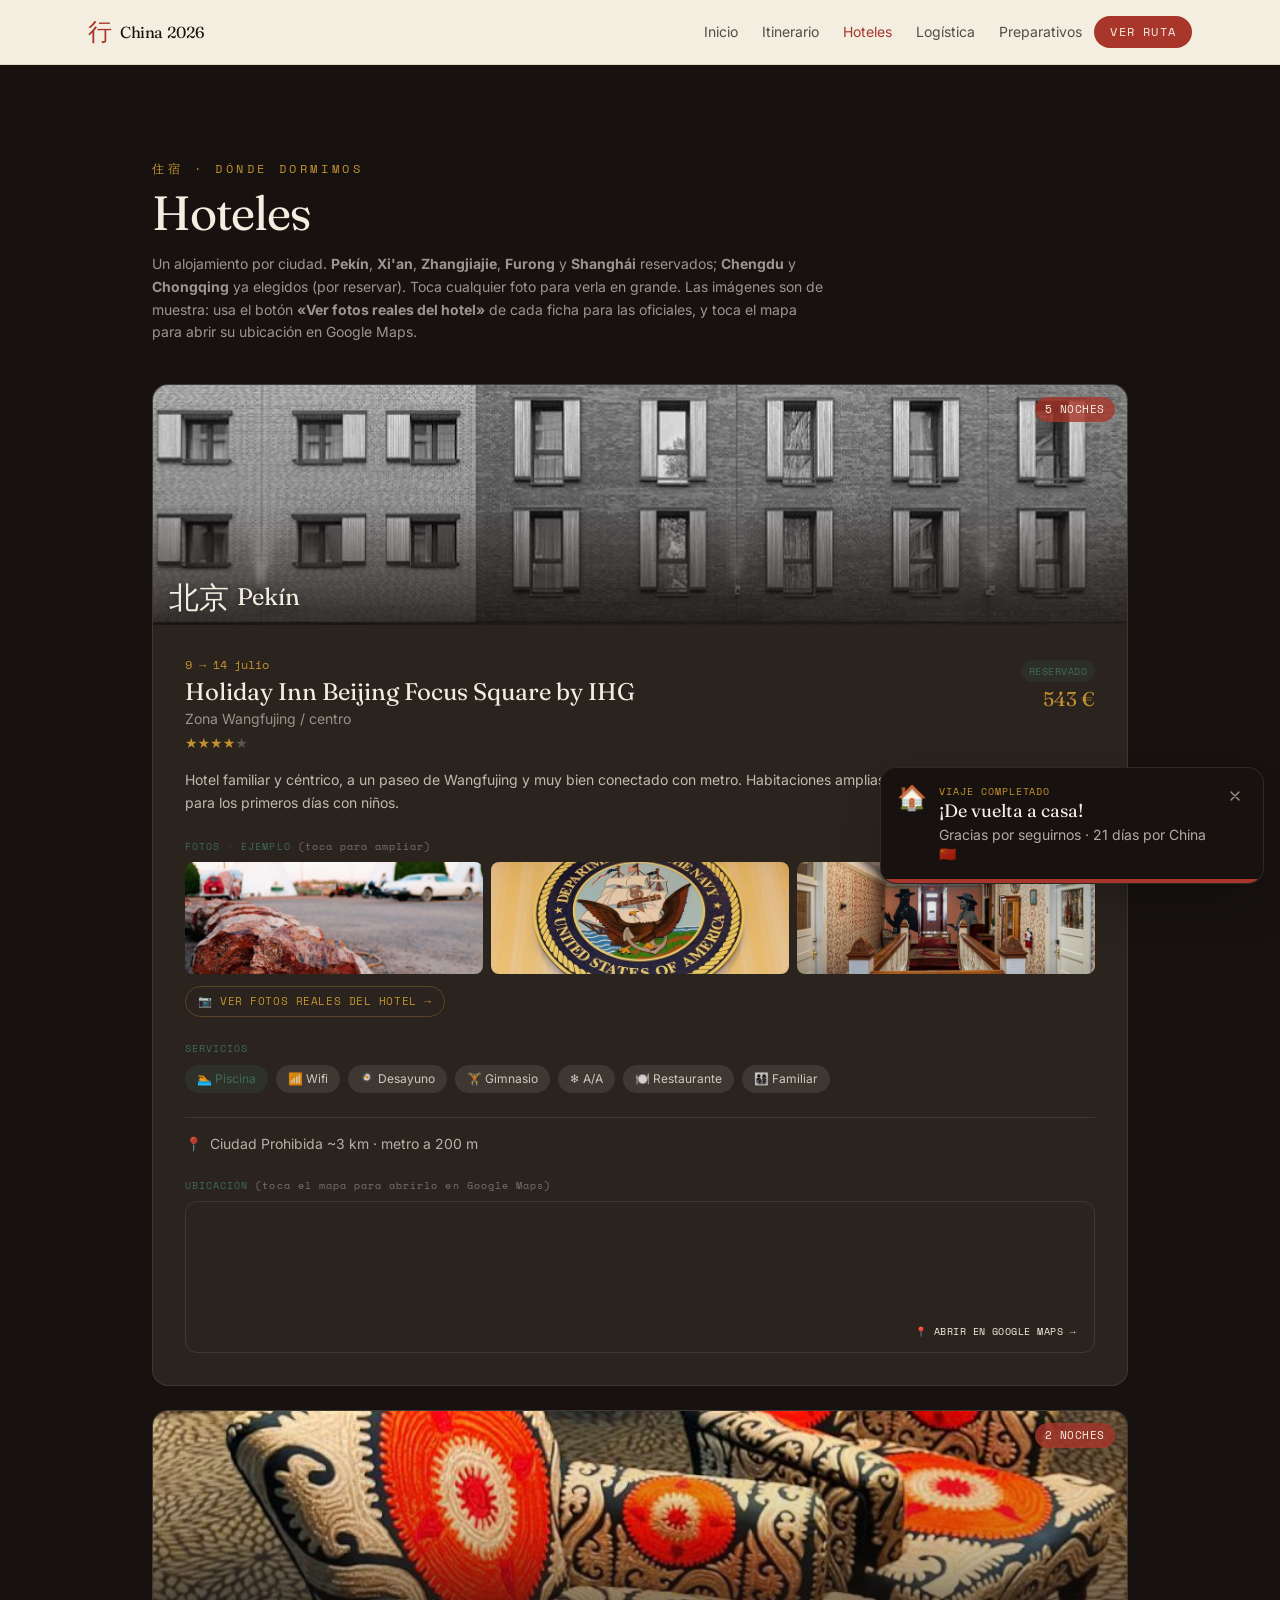
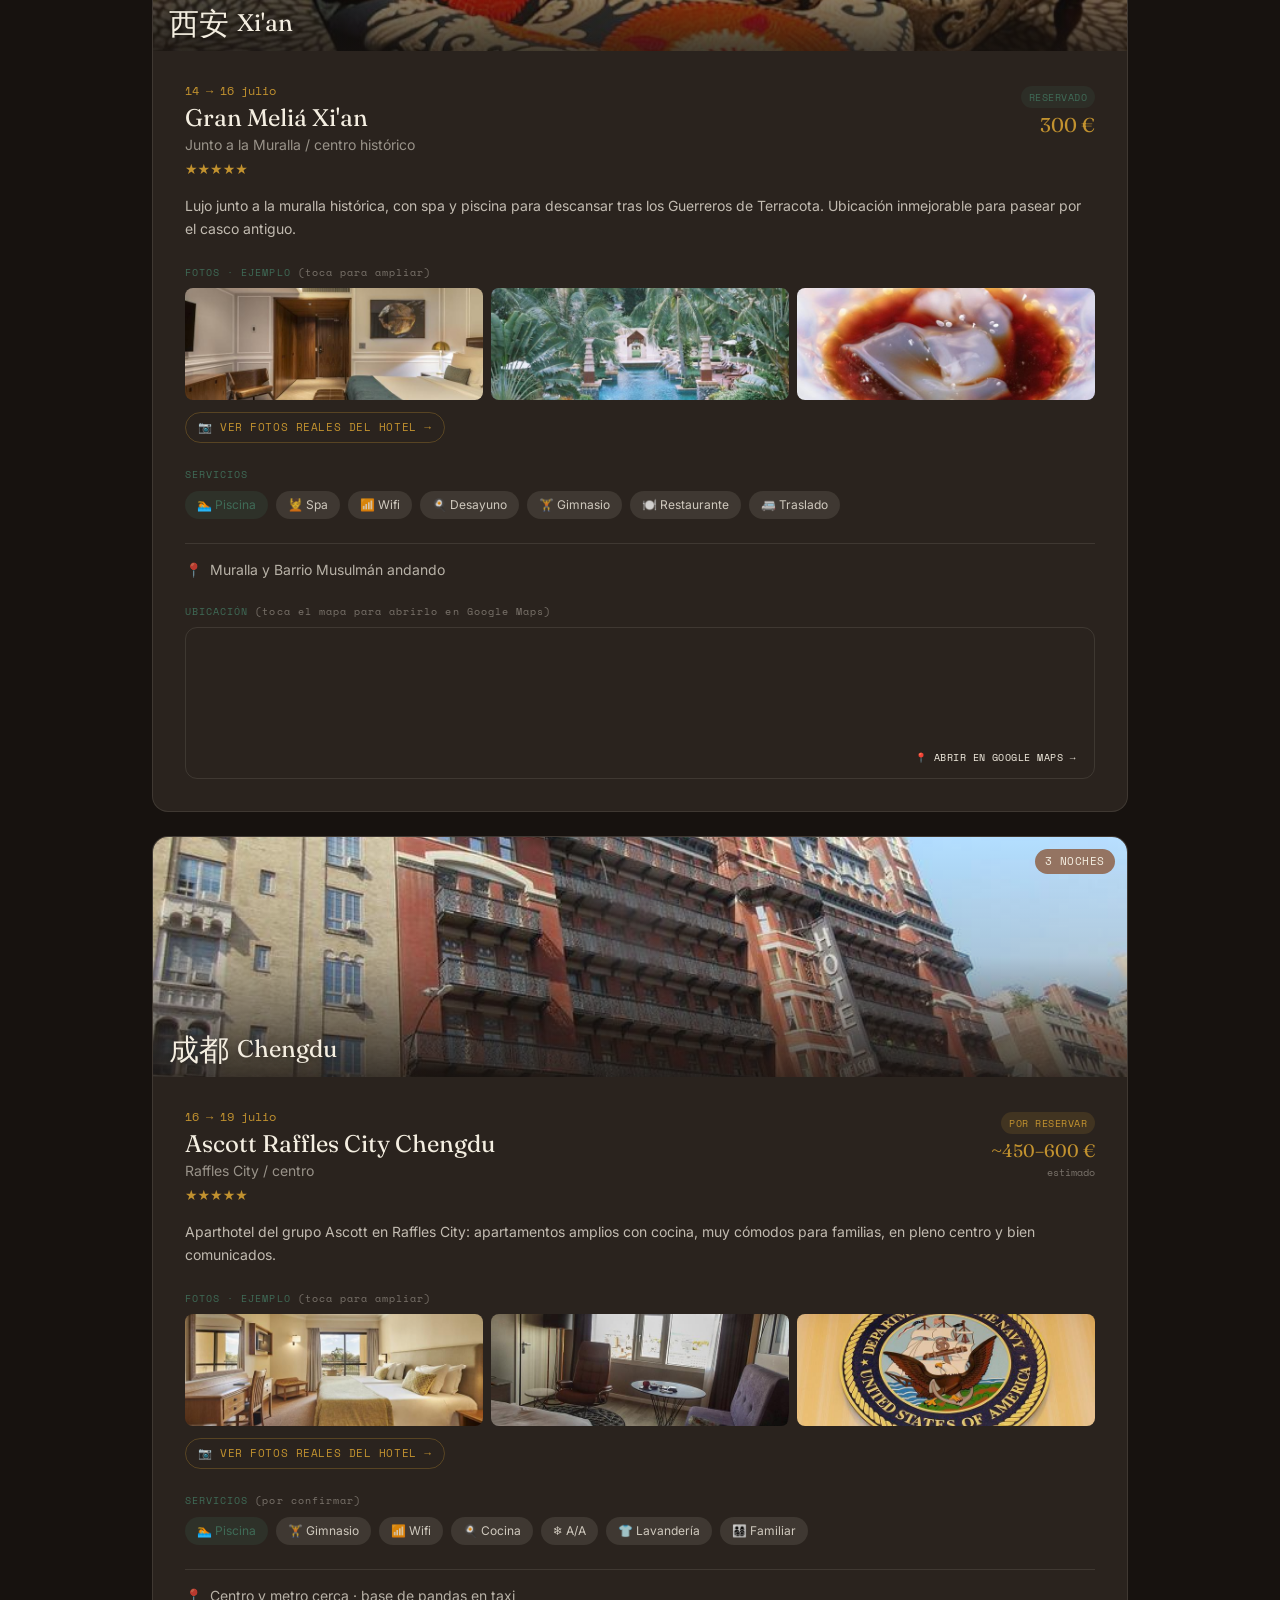
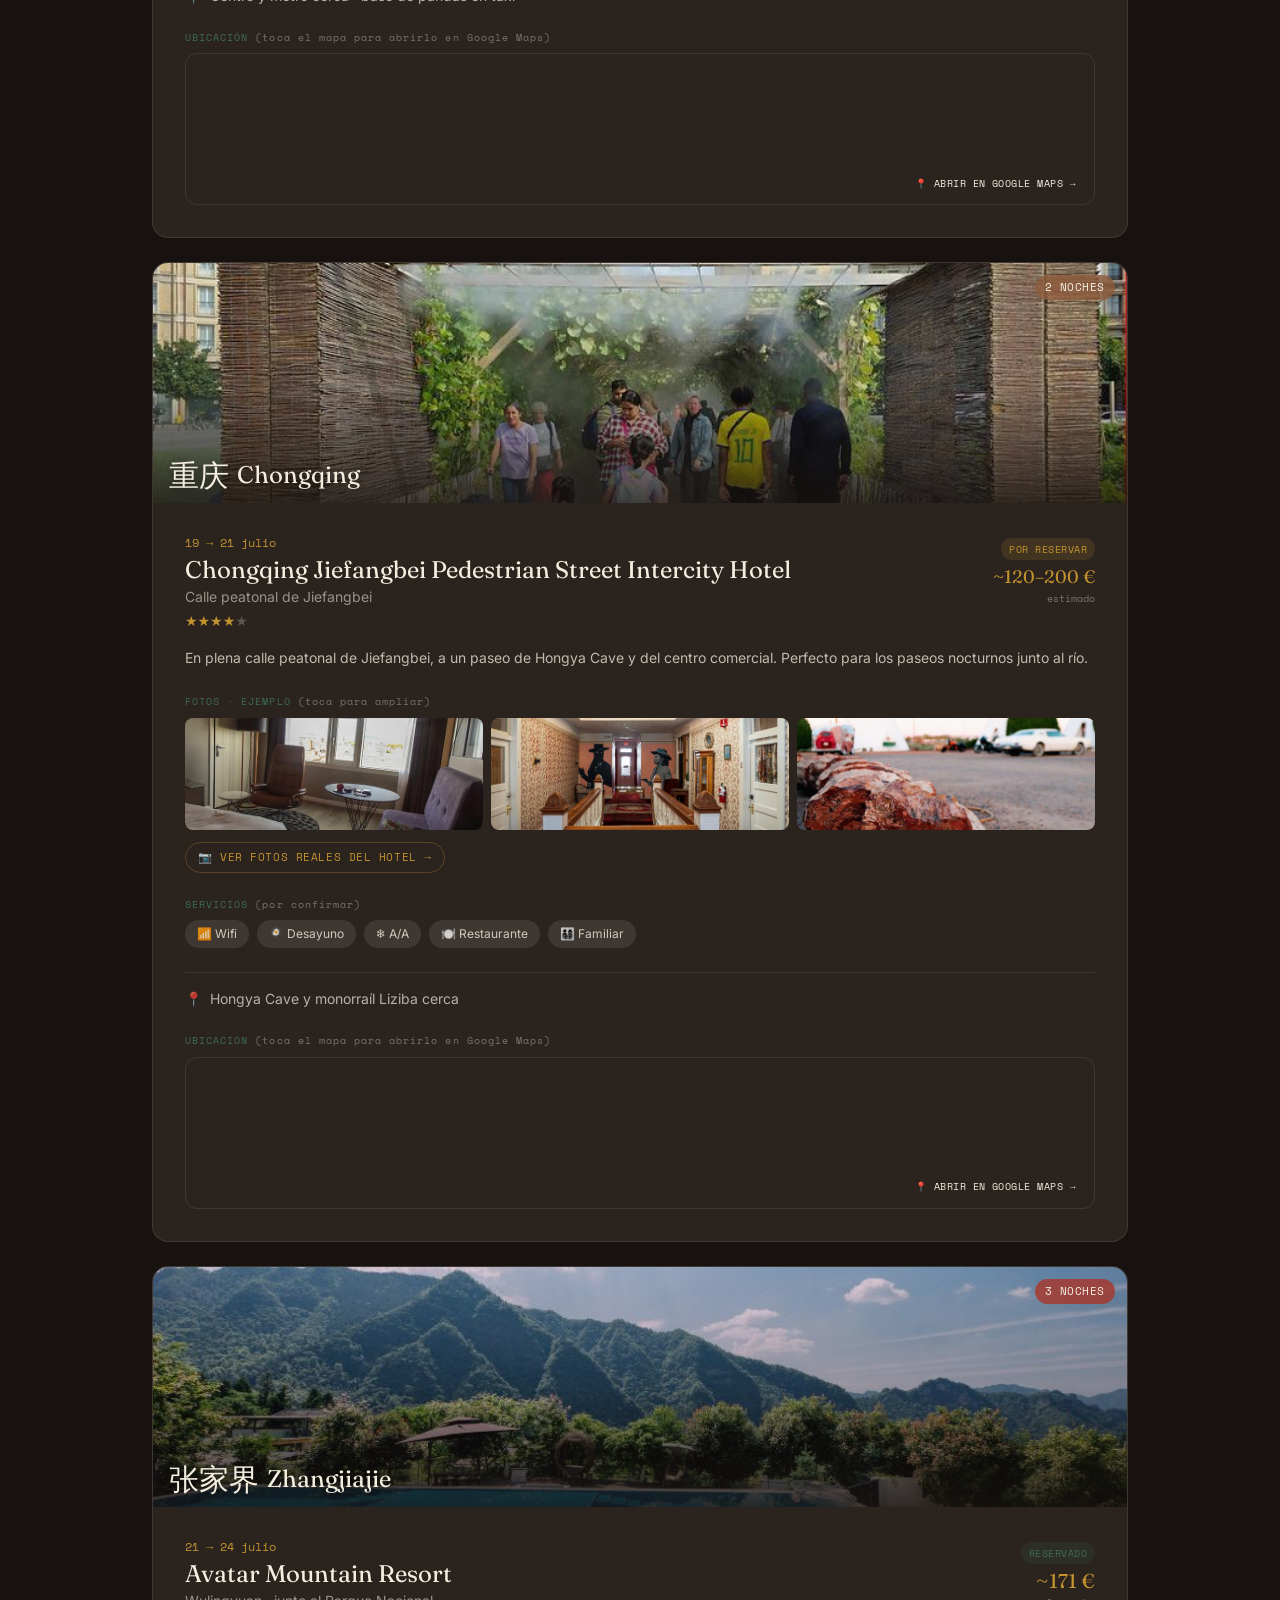
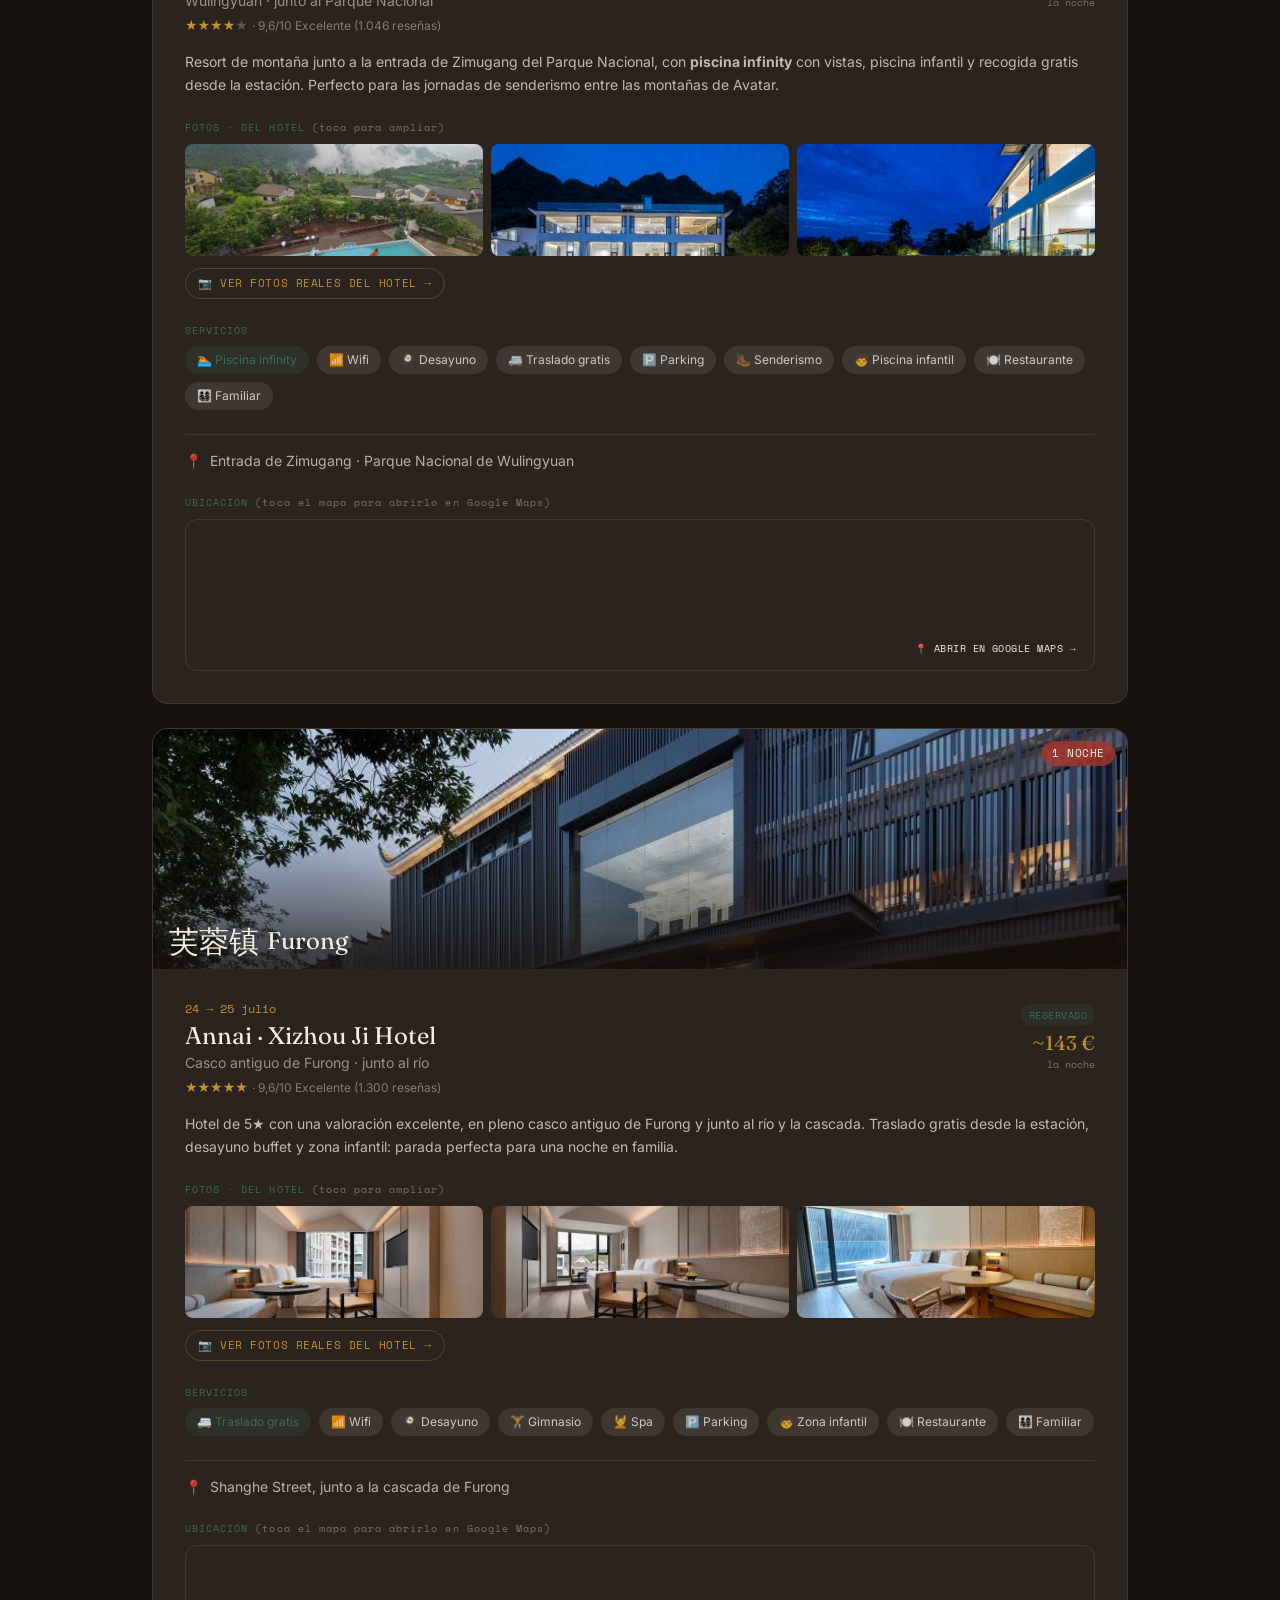
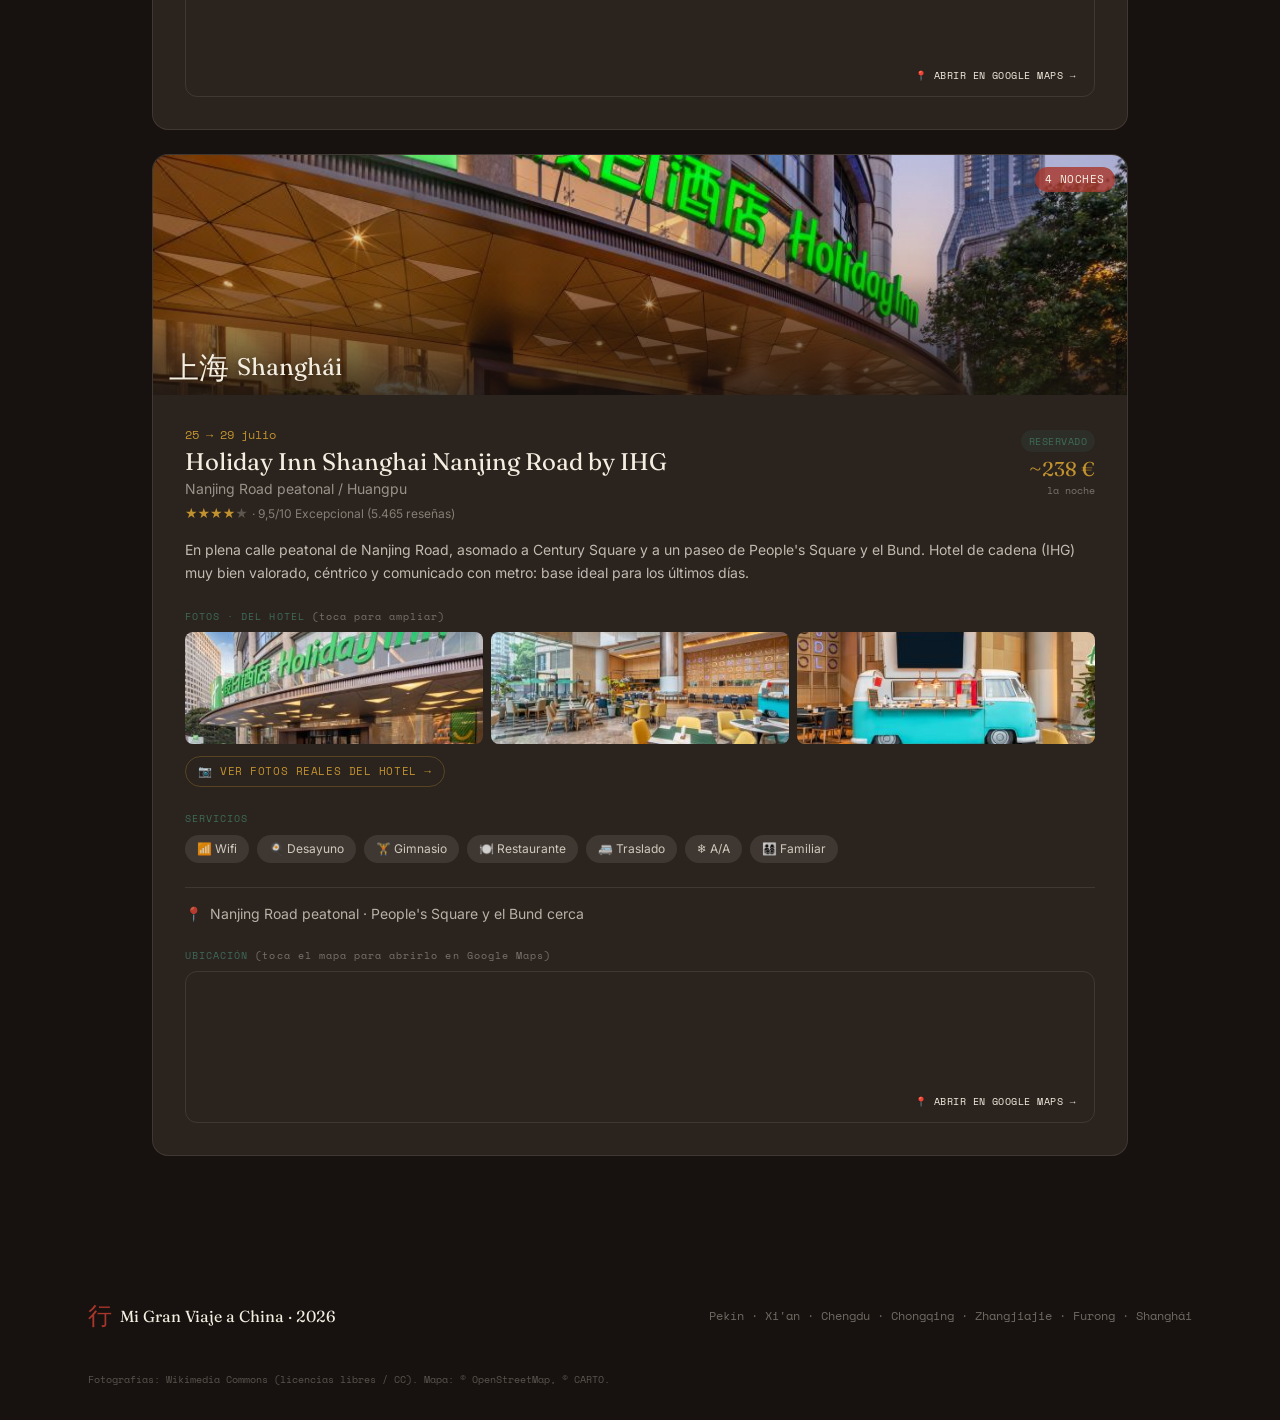
==== hoteles.html @ 8f74bc7c "Zhangjiajie: ficha completa del Avatar Mountain Resort con fotos reales, servicios, precio y mapa; y" ====
<!DOCTYPE html>
<html lang="es">
<head>
  <meta charset="UTF-8" />
  <meta name="viewport" content="width=device-width, initial-scale=1.0" />
  <title>Hoteles · China 2026</title>
  <meta name="description" content="Itinerario y logística de nuestro viaje familiar por China en 2026: Pekín, Xi'an, Chengdu, Chongqing, Zhangjiajie, Furong y Shanghái." />

  <!-- Tipografías auto-alojadas (sin Google Fonts; funciona en China/offline) -->
  <link rel="stylesheet" href="assets/fonts.css" />

  <!-- Tailwind compilado (CSS estático, sin Play CDN) -->
  <link rel="stylesheet" href="assets/tailwind.css" />


  <style>
    html { scroll-behavior: smooth; }
    html, body { overflow-x: clip; max-width: 100%; }
    body { -webkit-font-smoothing: antialiased; }
    img, table, iframe { max-width: 100%; }

    /* Foco accesible */
    a:focus-visible, button:focus-visible {
      outline: 2px solid #C2922F;
      outline-offset: 3px;
      border-radius: 2px;
    }

    /* Columna vertebral del itinerario (el "hilo" del recorrido) */
    .spine { position: relative; }
    .spine::before {
      content: "";
      position: absolute;
      left: 27px;
      top: 6px;
      bottom: 6px;
      width: 3px;
      background: linear-gradient(180deg, #A8362B 0%, #A8362B 80%, rgba(168,54,43,0) 100%);
      border-radius: 3px;
    }
    @media (min-width: 768px) {
      .spine::before { left: 35px; }
    }

    /* Sello de tinta (印章) para marcar cada día */
    .seal {
      box-shadow: inset 0 0 0 2px rgba(244,238,225,0.35);
      letter-spacing: 0.02em;
    }

    /* Micro-interacción en tarjetas */
    .lift { transition: transform .25s ease, box-shadow .25s ease; }
    .lift:hover { transform: translateY(-4px); box-shadow: 0 18px 40px -22px rgba(23,18,15,0.55); }

    /* Línea "rellenable" para campos del itinerario */
    .fill-line {
      border-bottom: 1px dashed rgba(140,90,60,0.45);
      min-height: 1.4rem;
    }

    /* Borde dentado de billete */
    .ticket { position: relative; }
    .ticket::after {
      content: "";
      position: absolute;
      left: 0; right: 0; bottom: -1px;
      height: 8px;
      background-image: radial-gradient(circle at 6px -2px, transparent 6px, #F4EEE1 6px);
      background-size: 16px 8px;
      background-repeat: repeat-x;
    }

    /* Mapa Leaflet */
    .leaflet-container { background: #EAE2D2; font-family: 'Inter', system-ui, sans-serif; }
    .leaflet-div-icon { background: transparent; border: none; }
    .seal-marker {
      width: 30px; height: 30px;
      background: #A8362B; color: #F4EEE1;
      border-radius: 6px;
      display: flex; align-items: center; justify-content: center;
      font-family: 'Fraunces', serif; font-weight: 700; font-size: 13px;
      box-shadow: 0 2px 6px rgba(23,18,15,.35), inset 0 0 0 2px rgba(244,238,225,.4);
    }
    .seal-marker.final { background: #17120F; color: #C2922F; }
    .leaflet-popup-content { font-family: 'Inter', system-ui, sans-serif; margin: 12px 14px; }

.fchip{border:1px solid rgba(244,238,225,.22);color:rgba(244,238,225,.72);cursor:pointer;}
    .fchip:hover{border-color:rgba(244,238,225,.55);color:#F4EEE1;}
    .fchip.is-active{background:#A8362B;border-color:#A8362B;color:#F4EEE1;}
    .ptab{border:1px solid rgba(244,238,225,.22);color:rgba(244,238,225,.72);cursor:pointer;}
    .ptab:hover{border-color:rgba(244,238,225,.55);color:#F4EEE1;}
    .ptab.is-active{background:#A8362B;border-color:#A8362B;color:#F4EEE1;}
    .ptab-light{border:1px solid rgba(140,90,60,.30);color:rgba(23,18,15,.6);cursor:pointer;}
    .ptab-light:hover{border-color:rgba(168,54,43,.6);color:#A8362B;}
    .ptab-light.is-active{background:#A8362B;border-color:#A8362B;color:#F4EEE1;}

    .chk:checked + label{text-decoration:line-through;color:rgba(23,18,15,.38);}
    #chkBar{transition:width .3s ease;}

        @media (prefers-reduced-motion: reduce) {
      html { scroll-behavior: auto; }
      .lift { transition: none; }
    }
  </style>
</head>

<body class="bg-paper font-body text-ink antialiased">

  <!-- ════════════ NAV ════════════ -->
  <header class="sticky top-0 z-50 bg-paper/85 backdrop-blur-md border-b border-clay/15">
    <nav class="max-w-6xl mx-auto px-6 h-16 flex items-center justify-between">
      <a href="index.html" class="flex items-center gap-2 group">
        <span class="font-cn text-2xl text-cinnabar leading-none">行</span>
        <span class="font-display font-600 tracking-tight text-ink">China 2026</span>
      </a>
      <div class="flex items-center gap-3">
        <ul class="hidden sm:flex items-center gap-6 text-sm font-500">
          <li><a href="index.html" class="text-inksoft/80 hover:text-cinnabar transition-colors">Inicio</a></li>
          <li><a href="itinerario.html" class="text-inksoft/80 hover:text-cinnabar transition-colors">Itinerario</a></li>
          <li><a href="hoteles.html" aria-current="page" class="text-cinnabar transition-colors">Hoteles</a></li>
          <li><a href="logistica.html" class="text-inksoft/80 hover:text-cinnabar transition-colors">Logística</a></li>
          <li><a href="preparativos.html" class="text-inksoft/80 hover:text-cinnabar transition-colors">Preparativos</a></li>
        </ul>
        <a href="index.html#ruta" class="hidden sm:inline-flex text-xs font-mono uppercase tracking-widest text-paper bg-cinnabar hover:bg-cinnabarDark transition-colors px-4 py-2 rounded-full">Ver ruta</a>
        <button id="navToggle" type="button" aria-label="Abrir menú" aria-expanded="false" aria-controls="mobileMenu" class="sm:hidden inline-flex items-center justify-center w-10 h-10 -mr-2 rounded-lg text-ink hover:bg-clay/10 transition-colors">
          <svg id="navIconOpen" xmlns="http://www.w3.org/2000/svg" class="w-6 h-6" fill="none" viewBox="0 0 24 24" stroke="currentColor" stroke-width="1.8" aria-hidden="true"><path stroke-linecap="round" stroke-linejoin="round" d="M3.75 6.75h16.5M3.75 12h16.5M3.75 17.25h16.5" /></svg>
          <svg id="navIconClose" xmlns="http://www.w3.org/2000/svg" class="w-6 h-6 hidden" fill="none" viewBox="0 0 24 24" stroke="currentColor" stroke-width="1.8" aria-hidden="true"><path stroke-linecap="round" stroke-linejoin="round" d="M6 18 18 6M6 6l12 12" /></svg>
        </button>
      </div>
    </nav>
    <div id="mobileMenu" class="sm:hidden hidden border-t border-clay/15 bg-paper/95 backdrop-blur-md">
      <ul class="max-w-6xl mx-auto px-6 py-3 text-sm font-500">
        <li><a href="index.html" class="js-navlink block py-2.5 text-inksoft/80 hover:text-cinnabar transition-colors">Inicio</a></li>
        <li><a href="itinerario.html" class="js-navlink block py-2.5 text-inksoft/80 hover:text-cinnabar transition-colors">Itinerario</a></li>
        <li><a href="hoteles.html" aria-current="page" class="js-navlink block py-2.5 text-cinnabar transition-colors">Hoteles</a></li>
        <li><a href="logistica.html" class="js-navlink block py-2.5 text-inksoft/80 hover:text-cinnabar transition-colors">Logística</a></li>
        <li><a href="preparativos.html" class="js-navlink block py-2.5 text-inksoft/80 hover:text-cinnabar transition-colors">Preparativos</a></li>
        <li class="pt-2 pb-1"><a href="index.html#ruta" class="js-navlink block text-center text-xs font-mono uppercase tracking-widest text-paper bg-cinnabar hover:bg-cinnabarDark transition-colors px-4 py-3 rounded-full">Ver ruta</a></li>
      </ul>
    </div>
  </header>

  <!-- ════════════ HOTELES ════════════ -->
  <section class="bg-ink text-paper">
    <div class="max-w-5xl mx-auto px-6 py-16 md:py-24">
      <div class="mb-10">
        <p class="font-mono text-xs uppercase tracking-[0.3em] text-gold mb-3">住宿 · Dónde dormimos</p>
        <h1 class="font-display text-4xl md:text-5xl font-600 tracking-tight">Hoteles</h1>
        <p class="text-paper/60 mt-4 max-w-2xl text-sm leading-relaxed">Un alojamiento por ciudad. <strong>Pekín</strong>, <strong>Xi'an</strong>, <strong>Zhangjiajie</strong>, <strong>Furong</strong> y <strong>Shanghái</strong> reservados; <strong>Chengdu</strong> y <strong>Chongqing</strong> ya elegidos (por reservar). Toca cualquier foto para verla en grande. Las imágenes son de muestra: usa el botón <strong>«Ver fotos reales del hotel»</strong> de cada ficha para las oficiales, y toca el mapa para abrir su ubicación en Google Maps.</p>
      </div>
      <div class="space-y-6">
      <article class="bg-inksoft rounded-2xl border border-paper/10 overflow-hidden">
        <div class="relative">
          <img src="assets/hotels/ext1.jpg" alt="Foto de ejemplo del hotel" loading="lazy" class="hotel-photo cursor-zoom-in w-full h-48 md:h-60 object-cover" data-gallery="0" />
          <div class="absolute inset-0 bg-gradient-to-t from-ink/80 via-ink/15 to-transparent pointer-events-none"></div>
          <span class="absolute top-3 right-3 font-mono text-[0.7rem] uppercase tracking-wider bg-cinnabar/80 text-paper px-2.5 py-1 rounded-full pointer-events-none">5 noches</span>
          <div class="absolute bottom-3 left-4 flex items-end gap-2 pointer-events-none">
            <span class="font-cn text-paper text-3xl leading-none" style="text-shadow:0 2px 10px rgba(0,0,0,.5)">北京</span>
            <span class="font-display text-2xl font-700 text-paper" style="text-shadow:0 2px 10px rgba(0,0,0,.5)">Pekín</span>
          </div>
        </div>
        <div class="p-6 md:p-8">
          <div class="flex items-start justify-between gap-4 flex-wrap">
            <div class="min-w-0">
              <p class="font-mono text-xs text-gold mb-1">9 → 14 julio</p>
              <h2 class="font-display text-2xl font-600 leading-tight">Holiday Inn Beijing Focus Square by IHG</h2>
              <p class="text-paper/55 text-sm mt-0.5">Zona Wangfujing / centro</p>
              <p class="text-sm mt-1"><span class="text-gold">★★★★</span><span class="text-paper/25">★</span></p>
            </div>
            <div class="text-right shrink-0">
              <span class="font-mono text-[0.6rem] uppercase tracking-wider bg-jade/15 text-jade px-2 py-1 rounded-full">Reservado</span>
              <p class="font-display text-xl font-600 text-gold mt-1">543 €</p>
            </div>
          </div>

          <p class="text-paper/75 text-sm leading-relaxed mt-4">Hotel familiar y céntrico, a un paseo de Wangfujing y muy bien conectado con metro. Habitaciones amplias y desayuno bufé: buena base para los primeros días con niños.</p>

          <p class="font-mono text-[0.65rem] uppercase tracking-widest text-jade mt-6 mb-2">Fotos · ejemplo <span class="text-paper/40 normal-case">(toca para ampliar)</span></p>
          <div class="grid grid-cols-3 gap-2">
            <img src="assets/hotels/room1.jpg" alt="Foto de ejemplo del hotel" loading="lazy" class="hotel-photo cursor-zoom-in w-full h-24 sm:h-28 object-cover rounded-lg" data-gallery="0" />
            <img src="assets/hotels/pool1.jpg" alt="Foto de ejemplo del hotel" loading="lazy" class="hotel-photo cursor-zoom-in w-full h-24 sm:h-28 object-cover rounded-lg" data-gallery="0" />
            <img src="assets/hotels/lobby1.jpg" alt="Foto de ejemplo del hotel" loading="lazy" class="hotel-photo cursor-zoom-in w-full h-24 sm:h-28 object-cover rounded-lg" data-gallery="0" />
          </div>
          <a href="https://www.ihg.com/holidayinn/hotels/us/en/beijing/pegfd/hoteldetail/gallery" target="_blank" rel="noopener" class="mt-3 inline-flex items-center gap-1.5 font-mono text-[0.7rem] uppercase tracking-wider text-gold hover:text-paper border border-gold/30 hover:border-gold hover:bg-gold/15 transition-colors px-3 py-1.5 rounded-full">📷 Ver fotos reales del hotel →</a>

          <p class="font-mono text-[0.65rem] uppercase tracking-widest text-jade mt-6 mb-2">Servicios</p>
          <div class="flex flex-wrap gap-2">
            <span class="inline-flex items-center gap-1.5 bg-jade/20 text-jade text-xs rounded-full px-3 py-1.5">🏊 Piscina</span>
            <span class="inline-flex items-center gap-1.5 bg-paper/10 text-paper/80 text-xs rounded-full px-3 py-1.5">📶 Wifi</span>
            <span class="inline-flex items-center gap-1.5 bg-paper/10 text-paper/80 text-xs rounded-full px-3 py-1.5">🍳 Desayuno</span>
            <span class="inline-flex items-center gap-1.5 bg-paper/10 text-paper/80 text-xs rounded-full px-3 py-1.5">🏋️ Gimnasio</span>
            <span class="inline-flex items-center gap-1.5 bg-paper/10 text-paper/80 text-xs rounded-full px-3 py-1.5">❄️ A/A</span>
            <span class="inline-flex items-center gap-1.5 bg-paper/10 text-paper/80 text-xs rounded-full px-3 py-1.5">🍽️ Restaurante</span>
            <span class="inline-flex items-center gap-1.5 bg-paper/10 text-paper/80 text-xs rounded-full px-3 py-1.5">👨‍👩‍👧‍👦 Familiar</span>
          </div>

          <div class="mt-6 pt-4 border-t border-paper/10 flex items-center gap-2 text-sm text-paper/70">
            <span aria-hidden="true">📍</span><span>Ciudad Prohibida ~3 km · metro a 200 m</span>
          </div>

          <p class="font-mono text-[0.65rem] uppercase tracking-widest text-jade mt-6 mb-2">Ubicación <span class="text-paper/40 normal-case">(toca el mapa para abrirlo en Google Maps)</span></p>
          <a href="https://www.google.com/maps/search/?api=1&amp;query=Holiday+Inn+Beijing+Focus+Square" target="_blank" rel="noopener" class="group relative block rounded-xl overflow-hidden border border-paper/10 h-44">
            <iframe src="https://maps.google.com/maps?q=Holiday+Inn+Beijing+Focus+Square&amp;z=15&amp;output=embed" class="w-full h-full pointer-events-none" style="border:0" loading="lazy" title="Mapa: Holiday Inn Beijing Focus Square"></iframe>
            <span class="absolute bottom-2 right-2 inline-flex items-center gap-1.5 font-mono text-[0.6rem] uppercase tracking-wider bg-ink/85 text-paper px-2.5 py-1.5 rounded-full group-hover:bg-cinnabar transition-colors pointer-events-none">📍 Abrir en Google Maps →</span>
          </a>
        </div>
      </article>
      <article class="bg-inksoft rounded-2xl border border-paper/10 overflow-hidden">
        <div class="relative">
          <img src="assets/hotels/ext4.jpg" alt="Foto de ejemplo del hotel" loading="lazy" class="hotel-photo cursor-zoom-in w-full h-48 md:h-60 object-cover" data-gallery="1" />
          <div class="absolute inset-0 bg-gradient-to-t from-ink/80 via-ink/15 to-transparent pointer-events-none"></div>
          <span class="absolute top-3 right-3 font-mono text-[0.7rem] uppercase tracking-wider bg-cinnabar/80 text-paper px-2.5 py-1 rounded-full pointer-events-none">2 noches</span>
          <div class="absolute bottom-3 left-4 flex items-end gap-2 pointer-events-none">
            <span class="font-cn text-paper text-3xl leading-none" style="text-shadow:0 2px 10px rgba(0,0,0,.5)">西安</span>
            <span class="font-display text-2xl font-700 text-paper" style="text-shadow:0 2px 10px rgba(0,0,0,.5)">Xi'an</span>
          </div>
        </div>
        <div class="p-6 md:p-8">
          <div class="flex items-start justify-between gap-4 flex-wrap">
            <div class="min-w-0">
              <p class="font-mono text-xs text-gold mb-1">14 → 16 julio</p>
              <h2 class="font-display text-2xl font-600 leading-tight">Gran Meliá Xi'an</h2>
              <p class="text-paper/55 text-sm mt-0.5">Junto a la Muralla / centro histórico</p>
              <p class="text-sm mt-1"><span class="text-gold">★★★★★</span><span class="text-paper/25"></span></p>
            </div>
            <div class="text-right shrink-0">
              <span class="font-mono text-[0.6rem] uppercase tracking-wider bg-jade/15 text-jade px-2 py-1 rounded-full">Reservado</span>
              <p class="font-display text-xl font-600 text-gold mt-1">300 €</p>
            </div>
          </div>

          <p class="text-paper/75 text-sm leading-relaxed mt-4">Lujo junto a la muralla histórica, con spa y piscina para descansar tras los Guerreros de Terracota. Ubicación inmejorable para pasear por el casco antiguo.</p>

          <p class="font-mono text-[0.65rem] uppercase tracking-widest text-jade mt-6 mb-2">Fotos · ejemplo <span class="text-paper/40 normal-case">(toca para ampliar)</span></p>
          <div class="grid grid-cols-3 gap-2">
            <img src="assets/hotels/room4.jpg" alt="Foto de ejemplo del hotel" loading="lazy" class="hotel-photo cursor-zoom-in w-full h-24 sm:h-28 object-cover rounded-lg" data-gallery="1" />
            <img src="assets/hotels/pool2.jpg" alt="Foto de ejemplo del hotel" loading="lazy" class="hotel-photo cursor-zoom-in w-full h-24 sm:h-28 object-cover rounded-lg" data-gallery="1" />
            <img src="assets/hotels/lobby2.jpg" alt="Foto de ejemplo del hotel" loading="lazy" class="hotel-photo cursor-zoom-in w-full h-24 sm:h-28 object-cover rounded-lg" data-gallery="1" />
          </div>
          <a href="https://www.melia.com/en/hotels/china/xian/gran-melia-xian" target="_blank" rel="noopener" class="mt-3 inline-flex items-center gap-1.5 font-mono text-[0.7rem] uppercase tracking-wider text-gold hover:text-paper border border-gold/30 hover:border-gold hover:bg-gold/15 transition-colors px-3 py-1.5 rounded-full">📷 Ver fotos reales del hotel →</a>

          <p class="font-mono text-[0.65rem] uppercase tracking-widest text-jade mt-6 mb-2">Servicios</p>
          <div class="flex flex-wrap gap-2">
            <span class="inline-flex items-center gap-1.5 bg-jade/20 text-jade text-xs rounded-full px-3 py-1.5">🏊 Piscina</span>
            <span class="inline-flex items-center gap-1.5 bg-paper/10 text-paper/80 text-xs rounded-full px-3 py-1.5">💆 Spa</span>
            <span class="inline-flex items-center gap-1.5 bg-paper/10 text-paper/80 text-xs rounded-full px-3 py-1.5">📶 Wifi</span>
            <span class="inline-flex items-center gap-1.5 bg-paper/10 text-paper/80 text-xs rounded-full px-3 py-1.5">🍳 Desayuno</span>
            <span class="inline-flex items-center gap-1.5 bg-paper/10 text-paper/80 text-xs rounded-full px-3 py-1.5">🏋️ Gimnasio</span>
            <span class="inline-flex items-center gap-1.5 bg-paper/10 text-paper/80 text-xs rounded-full px-3 py-1.5">🍽️ Restaurante</span>
            <span class="inline-flex items-center gap-1.5 bg-paper/10 text-paper/80 text-xs rounded-full px-3 py-1.5">🚐 Traslado</span>
          </div>

          <div class="mt-6 pt-4 border-t border-paper/10 flex items-center gap-2 text-sm text-paper/70">
            <span aria-hidden="true">📍</span><span>Muralla y Barrio Musulmán andando</span>
          </div>

          <p class="font-mono text-[0.65rem] uppercase tracking-widest text-jade mt-6 mb-2">Ubicación <span class="text-paper/40 normal-case">(toca el mapa para abrirlo en Google Maps)</span></p>
          <a href="https://www.google.com/maps/search/?api=1&amp;query=Gran+Melia+Xian" target="_blank" rel="noopener" class="group relative block rounded-xl overflow-hidden border border-paper/10 h-44">
            <iframe src="https://maps.google.com/maps?q=Gran+Melia+Xian&amp;z=15&amp;output=embed" class="w-full h-full pointer-events-none" style="border:0" loading="lazy" title="Mapa: Gran Meliá Xi'an"></iframe>
            <span class="absolute bottom-2 right-2 inline-flex items-center gap-1.5 font-mono text-[0.6rem] uppercase tracking-wider bg-ink/85 text-paper px-2.5 py-1.5 rounded-full group-hover:bg-cinnabar transition-colors pointer-events-none">📍 Abrir en Google Maps →</span>
          </a>
        </div>
      </article>
      <article class="bg-inksoft rounded-2xl border border-paper/10 overflow-hidden">
        <div class="relative">
          <img src="assets/hotels/ext2.jpg" alt="Foto de ejemplo del hotel" loading="lazy" class="hotel-photo cursor-zoom-in w-full h-48 md:h-60 object-cover" data-gallery="2" />
          <div class="absolute inset-0 bg-gradient-to-t from-ink/80 via-ink/15 to-transparent pointer-events-none"></div>
          <span class="absolute top-3 right-3 font-mono text-[0.7rem] uppercase tracking-wider bg-clay/80 text-paper px-2.5 py-1 rounded-full pointer-events-none">3 noches</span>
          <div class="absolute bottom-3 left-4 flex items-end gap-2 pointer-events-none">
            <span class="font-cn text-paper text-3xl leading-none" style="text-shadow:0 2px 10px rgba(0,0,0,.5)">成都</span>
            <span class="font-display text-2xl font-700 text-paper" style="text-shadow:0 2px 10px rgba(0,0,0,.5)">Chengdu</span>
          </div>
        </div>
        <div class="p-6 md:p-8">
          <div class="flex items-start justify-between gap-4 flex-wrap">
            <div class="min-w-0">
              <p class="font-mono text-xs text-gold mb-1">16 → 19 julio</p>
              <h2 class="font-display text-2xl font-600 leading-tight">Ascott Raffles City Chengdu</h2>
              <p class="text-paper/55 text-sm mt-0.5">Raffles City / centro</p>
              <p class="text-sm mt-1"><span class="text-gold">★★★★★</span><span class="text-paper/25"></span></p>
            </div>
            <div class="text-right shrink-0">
              <span class="font-mono text-[0.6rem] uppercase tracking-wider bg-gold/15 text-gold px-2 py-1 rounded-full">Por reservar</span>
              <p class="font-display text-lg font-600 text-gold mt-1">~450–600 €</p><p class="font-mono text-[0.6rem] text-paper/40">estimado</p>
            </div>
          </div>

          <p class="text-paper/75 text-sm leading-relaxed mt-4">Aparthotel del grupo Ascott en Raffles City: apartamentos amplios con cocina, muy cómodos para familias, en pleno centro y bien comunicados.</p>

          <p class="font-mono text-[0.65rem] uppercase tracking-widest text-jade mt-6 mb-2">Fotos · ejemplo <span class="text-paper/40 normal-case">(toca para ampliar)</span></p>
          <div class="grid grid-cols-3 gap-2">
            <img src="assets/hotels/room2.jpg" alt="Foto de ejemplo del hotel" loading="lazy" class="hotel-photo cursor-zoom-in w-full h-24 sm:h-28 object-cover rounded-lg" data-gallery="2" />
            <img src="assets/hotels/room3.jpg" alt="Foto de ejemplo del hotel" loading="lazy" class="hotel-photo cursor-zoom-in w-full h-24 sm:h-28 object-cover rounded-lg" data-gallery="2" />
            <img src="assets/hotels/pool1.jpg" alt="Foto de ejemplo del hotel" loading="lazy" class="hotel-photo cursor-zoom-in w-full h-24 sm:h-28 object-cover rounded-lg" data-gallery="2" />
          </div>
          <a href="https://www.google.com/search?tbm=isch&amp;q=Ascott+Raffles+City+Chengdu+hotel" target="_blank" rel="noopener" class="mt-3 inline-flex items-center gap-1.5 font-mono text-[0.7rem] uppercase tracking-wider text-gold hover:text-paper border border-gold/30 hover:border-gold hover:bg-gold/15 transition-colors px-3 py-1.5 rounded-full">📷 Ver fotos reales del hotel →</a>

          <p class="font-mono text-[0.65rem] uppercase tracking-widest text-jade mt-6 mb-2">Servicios <span class="text-paper/40 normal-case">(por confirmar)</span></p>
          <div class="flex flex-wrap gap-2">
            <span class="inline-flex items-center gap-1.5 bg-jade/20 text-jade text-xs rounded-full px-3 py-1.5">🏊 Piscina</span>
            <span class="inline-flex items-center gap-1.5 bg-paper/10 text-paper/80 text-xs rounded-full px-3 py-1.5">🏋️ Gimnasio</span>
            <span class="inline-flex items-center gap-1.5 bg-paper/10 text-paper/80 text-xs rounded-full px-3 py-1.5">📶 Wifi</span>
            <span class="inline-flex items-center gap-1.5 bg-paper/10 text-paper/80 text-xs rounded-full px-3 py-1.5">🍳 Cocina</span>
            <span class="inline-flex items-center gap-1.5 bg-paper/10 text-paper/80 text-xs rounded-full px-3 py-1.5">❄️ A/A</span>
            <span class="inline-flex items-center gap-1.5 bg-paper/10 text-paper/80 text-xs rounded-full px-3 py-1.5">👕 Lavandería</span>
            <span class="inline-flex items-center gap-1.5 bg-paper/10 text-paper/80 text-xs rounded-full px-3 py-1.5">👨‍👩‍👧‍👦 Familiar</span>
          </div>

          <div class="mt-6 pt-4 border-t border-paper/10 flex items-center gap-2 text-sm text-paper/70">
            <span aria-hidden="true">📍</span><span>Centro y metro cerca · base de pandas en taxi</span>
          </div>

          <p class="font-mono text-[0.65rem] uppercase tracking-widest text-jade mt-6 mb-2">Ubicación <span class="text-paper/40 normal-case">(toca el mapa para abrirlo en Google Maps)</span></p>
          <a href="https://www.google.com/maps/search/?api=1&amp;query=Ascott+Raffles+City+Chengdu" target="_blank" rel="noopener" class="group relative block rounded-xl overflow-hidden border border-paper/10 h-44">
            <iframe src="https://maps.google.com/maps?q=Ascott+Raffles+City+Chengdu&amp;z=15&amp;output=embed" class="w-full h-full pointer-events-none" style="border:0" loading="lazy" title="Mapa: Ascott Raffles City Chengdu"></iframe>
            <span class="absolute bottom-2 right-2 inline-flex items-center gap-1.5 font-mono text-[0.6rem] uppercase tracking-wider bg-ink/85 text-paper px-2.5 py-1.5 rounded-full group-hover:bg-cinnabar transition-colors pointer-events-none">📍 Abrir en Google Maps →</span>
          </a>
        </div>
      </article>
      <article class="bg-inksoft rounded-2xl border border-paper/10 overflow-hidden">
        <div class="relative">
          <img src="assets/hotels/ext3.jpg" alt="Foto de ejemplo del hotel" loading="lazy" class="hotel-photo cursor-zoom-in w-full h-48 md:h-60 object-cover" data-gallery="3" />
          <div class="absolute inset-0 bg-gradient-to-t from-ink/80 via-ink/15 to-transparent pointer-events-none"></div>
          <span class="absolute top-3 right-3 font-mono text-[0.7rem] uppercase tracking-wider bg-clay/80 text-paper px-2.5 py-1 rounded-full pointer-events-none">2 noches</span>
          <div class="absolute bottom-3 left-4 flex items-end gap-2 pointer-events-none">
            <span class="font-cn text-paper text-3xl leading-none" style="text-shadow:0 2px 10px rgba(0,0,0,.5)">重庆</span>
            <span class="font-display text-2xl font-700 text-paper" style="text-shadow:0 2px 10px rgba(0,0,0,.5)">Chongqing</span>
          </div>
        </div>
        <div class="p-6 md:p-8">
          <div class="flex items-start justify-between gap-4 flex-wrap">
            <div class="min-w-0">
              <p class="font-mono text-xs text-gold mb-1">19 → 21 julio</p>
              <h2 class="font-display text-2xl font-600 leading-tight">Chongqing Jiefangbei Pedestrian Street Intercity Hotel</h2>
              <p class="text-paper/55 text-sm mt-0.5">Calle peatonal de Jiefangbei</p>
              <p class="text-sm mt-1"><span class="text-gold">★★★★</span><span class="text-paper/25">★</span></p>
            </div>
            <div class="text-right shrink-0">
              <span class="font-mono text-[0.6rem] uppercase tracking-wider bg-gold/15 text-gold px-2 py-1 rounded-full">Por reservar</span>
              <p class="font-display text-lg font-600 text-gold mt-1">~120–200 €</p><p class="font-mono text-[0.6rem] text-paper/40">estimado</p>
            </div>
          </div>

          <p class="text-paper/75 text-sm leading-relaxed mt-4">En plena calle peatonal de Jiefangbei, a un paseo de Hongya Cave y del centro comercial. Perfecto para los paseos nocturnos junto al río.</p>

          <p class="font-mono text-[0.65rem] uppercase tracking-widest text-jade mt-6 mb-2">Fotos · ejemplo <span class="text-paper/40 normal-case">(toca para ampliar)</span></p>
          <div class="grid grid-cols-3 gap-2">
            <img src="assets/hotels/room3.jpg" alt="Foto de ejemplo del hotel" loading="lazy" class="hotel-photo cursor-zoom-in w-full h-24 sm:h-28 object-cover rounded-lg" data-gallery="3" />
            <img src="assets/hotels/lobby1.jpg" alt="Foto de ejemplo del hotel" loading="lazy" class="hotel-photo cursor-zoom-in w-full h-24 sm:h-28 object-cover rounded-lg" data-gallery="3" />
            <img src="assets/hotels/room1.jpg" alt="Foto de ejemplo del hotel" loading="lazy" class="hotel-photo cursor-zoom-in w-full h-24 sm:h-28 object-cover rounded-lg" data-gallery="3" />
          </div>
          <a href="https://www.google.com/search?tbm=isch&amp;q=Chongqing+Jiefangbei+Intercity+Hotel" target="_blank" rel="noopener" class="mt-3 inline-flex items-center gap-1.5 font-mono text-[0.7rem] uppercase tracking-wider text-gold hover:text-paper border border-gold/30 hover:border-gold hover:bg-gold/15 transition-colors px-3 py-1.5 rounded-full">📷 Ver fotos reales del hotel →</a>

          <p class="font-mono text-[0.65rem] uppercase tracking-widest text-jade mt-6 mb-2">Servicios <span class="text-paper/40 normal-case">(por confirmar)</span></p>
          <div class="flex flex-wrap gap-2">
            <span class="inline-flex items-center gap-1.5 bg-paper/10 text-paper/80 text-xs rounded-full px-3 py-1.5">📶 Wifi</span>
            <span class="inline-flex items-center gap-1.5 bg-paper/10 text-paper/80 text-xs rounded-full px-3 py-1.5">🍳 Desayuno</span>
            <span class="inline-flex items-center gap-1.5 bg-paper/10 text-paper/80 text-xs rounded-full px-3 py-1.5">❄️ A/A</span>
            <span class="inline-flex items-center gap-1.5 bg-paper/10 text-paper/80 text-xs rounded-full px-3 py-1.5">🍽️ Restaurante</span>
            <span class="inline-flex items-center gap-1.5 bg-paper/10 text-paper/80 text-xs rounded-full px-3 py-1.5">👨‍👩‍👧‍👦 Familiar</span>
          </div>

          <div class="mt-6 pt-4 border-t border-paper/10 flex items-center gap-2 text-sm text-paper/70">
            <span aria-hidden="true">📍</span><span>Hongya Cave y monorraíl Liziba cerca</span>
          </div>

          <p class="font-mono text-[0.65rem] uppercase tracking-widest text-jade mt-6 mb-2">Ubicación <span class="text-paper/40 normal-case">(toca el mapa para abrirlo en Google Maps)</span></p>
          <a href="https://www.google.com/maps/search/?api=1&amp;query=Chongqing+Jiefangbei+Intercity+Hotel" target="_blank" rel="noopener" class="group relative block rounded-xl overflow-hidden border border-paper/10 h-44">
            <iframe src="https://maps.google.com/maps?q=Chongqing+Jiefangbei+Intercity+Hotel&amp;z=15&amp;output=embed" class="w-full h-full pointer-events-none" style="border:0" loading="lazy" title="Mapa: Chongqing Jiefangbei Intercity Hotel"></iframe>
            <span class="absolute bottom-2 right-2 inline-flex items-center gap-1.5 font-mono text-[0.6rem] uppercase tracking-wider bg-ink/85 text-paper px-2.5 py-1.5 rounded-full group-hover:bg-cinnabar transition-colors pointer-events-none">📍 Abrir en Google Maps →</span>
          </a>
        </div>
      </article>
      <article class="bg-inksoft rounded-2xl border border-paper/10 overflow-hidden">
        <div class="relative">
          <img src="assets/hotels/zhangjiajie-ext.jpg" alt="Avatar Mountain Resort, Zhangjiajie" loading="lazy" class="hotel-photo cursor-zoom-in w-full h-48 md:h-60 object-cover" data-gallery="6" />
          <div class="absolute inset-0 bg-gradient-to-t from-ink/80 via-ink/15 to-transparent pointer-events-none"></div>
          <span class="absolute top-3 right-3 font-mono text-[0.7rem] uppercase tracking-wider bg-cinnabar/80 text-paper px-2.5 py-1 rounded-full pointer-events-none">3 noches</span>
          <div class="absolute bottom-3 left-4 flex items-end gap-2 pointer-events-none">
            <span class="font-cn text-paper text-3xl leading-none" style="text-shadow:0 2px 10px rgba(0,0,0,.5)">张家界</span>
            <span class="font-display text-2xl font-700 text-paper" style="text-shadow:0 2px 10px rgba(0,0,0,.5)">Zhangjiajie</span>
          </div>
        </div>
        <div class="p-6 md:p-8">
          <div class="flex items-start justify-between gap-4 flex-wrap">
            <div class="min-w-0">
              <p class="font-mono text-xs text-gold mb-1">21 → 24 julio</p>
              <h2 class="font-display text-2xl font-600 leading-tight">Avatar Mountain Resort</h2>
              <p class="text-paper/55 text-sm mt-0.5">Wulingyuan · junto al Parque Nacional</p>
              <p class="text-sm mt-1"><span class="text-gold">★★★★</span><span class="text-paper/25">★</span> <span class="text-paper/45 text-xs">· 9,6/10 Excelente (1.046 reseñas)</span></p>
            </div>
            <div class="text-right shrink-0">
              <span class="font-mono text-[0.6rem] uppercase tracking-wider bg-jade/15 text-jade px-2 py-1 rounded-full">Reservado</span>
              <p class="font-display text-xl font-600 text-gold mt-1">~171 €</p><p class="font-mono text-[0.6rem] text-paper/40">la noche</p>
            </div>
          </div>

          <p class="text-paper/75 text-sm leading-relaxed mt-4">Resort de montaña junto a la entrada de Zimugang del Parque Nacional, con <strong>piscina infinity</strong> con vistas, piscina infantil y recogida gratis desde la estación. Perfecto para las jornadas de senderismo entre las montañas de Avatar.</p>

          <p class="font-mono text-[0.65rem] uppercase tracking-widest text-jade mt-6 mb-2">Fotos · del hotel <span class="text-paper/40 normal-case">(toca para ampliar)</span></p>
          <div class="grid grid-cols-3 gap-2">
            <img src="assets/hotels/zhangjiajie1.jpg" alt="Avatar Mountain Resort, Zhangjiajie" loading="lazy" class="hotel-photo cursor-zoom-in w-full h-24 sm:h-28 object-cover rounded-lg" data-gallery="6" />
            <img src="assets/hotels/zhangjiajie2.jpg" alt="Avatar Mountain Resort, Zhangjiajie" loading="lazy" class="hotel-photo cursor-zoom-in w-full h-24 sm:h-28 object-cover rounded-lg" data-gallery="6" />
            <img src="assets/hotels/zhangjiajie3.jpg" alt="Avatar Mountain Resort, Zhangjiajie" loading="lazy" class="hotel-photo cursor-zoom-in w-full h-24 sm:h-28 object-cover rounded-lg" data-gallery="6" />
          </div>
          <a href="https://es.trip.com/hotels/zhangjiajie-hotel-detail-49736330/avatar-mountain-resortmountain-view-swimming-pool-free-station-pick-up-western-cuisine/" target="_blank" rel="noopener" class="mt-3 inline-flex items-center gap-1.5 font-mono text-[0.7rem] uppercase tracking-wider text-gold hover:text-paper border border-gold/30 hover:border-gold hover:bg-gold/15 transition-colors px-3 py-1.5 rounded-full">📷 Ver fotos reales del hotel →</a>

          <p class="font-mono text-[0.65rem] uppercase tracking-widest text-jade mt-6 mb-2">Servicios</p>
          <div class="flex flex-wrap gap-2">
            <span class="inline-flex items-center gap-1.5 bg-jade/20 text-jade text-xs rounded-full px-3 py-1.5">🏊 Piscina infinity</span>
            <span class="inline-flex items-center gap-1.5 bg-paper/10 text-paper/80 text-xs rounded-full px-3 py-1.5">📶 Wifi</span>
            <span class="inline-flex items-center gap-1.5 bg-paper/10 text-paper/80 text-xs rounded-full px-3 py-1.5">🍳 Desayuno</span>
            <span class="inline-flex items-center gap-1.5 bg-paper/10 text-paper/80 text-xs rounded-full px-3 py-1.5">🚐 Traslado gratis</span>
            <span class="inline-flex items-center gap-1.5 bg-paper/10 text-paper/80 text-xs rounded-full px-3 py-1.5">🅿️ Parking</span>
            <span class="inline-flex items-center gap-1.5 bg-paper/10 text-paper/80 text-xs rounded-full px-3 py-1.5">🥾 Senderismo</span>
            <span class="inline-flex items-center gap-1.5 bg-paper/10 text-paper/80 text-xs rounded-full px-3 py-1.5">🧒 Piscina infantil</span>
            <span class="inline-flex items-center gap-1.5 bg-paper/10 text-paper/80 text-xs rounded-full px-3 py-1.5">🍽️ Restaurante</span>
            <span class="inline-flex items-center gap-1.5 bg-paper/10 text-paper/80 text-xs rounded-full px-3 py-1.5">👨‍👩‍👧‍👦 Familiar</span>
          </div>

          <div class="mt-6 pt-4 border-t border-paper/10 flex items-center gap-2 text-sm text-paper/70">
            <span aria-hidden="true">📍</span><span>Entrada de Zimugang · Parque Nacional de Wulingyuan</span>
          </div>

          <p class="font-mono text-[0.65rem] uppercase tracking-widest text-jade mt-6 mb-2">Ubicación <span class="text-paper/40 normal-case">(toca el mapa para abrirlo en Google Maps)</span></p>
          <a href="https://www.google.com/maps/search/?api=1&amp;query=Avatar+Mountain+Resort+Zhangjiajie+Wulingyuan" target="_blank" rel="noopener" class="group relative block rounded-xl overflow-hidden border border-paper/10 h-44">
            <iframe src="https://maps.google.com/maps?q=Avatar+Mountain+Resort+Wulingyuan+Zhangjiajie&amp;z=14&amp;output=embed" class="w-full h-full pointer-events-none" style="border:0" loading="lazy" title="Mapa: Avatar Mountain Resort, Zhangjiajie"></iframe>
            <span class="absolute bottom-2 right-2 inline-flex items-center gap-1.5 font-mono text-[0.6rem] uppercase tracking-wider bg-ink/85 text-paper px-2.5 py-1.5 rounded-full group-hover:bg-cinnabar transition-colors pointer-events-none">📍 Abrir en Google Maps →</span>
          </a>
        </div>
      </article>
      <article class="bg-inksoft rounded-2xl border border-paper/10 overflow-hidden">
        <div class="relative">
          <img src="assets/hotels/furong-ext.jpg" alt="Annai · Xizhou Ji Hotel, Furong" loading="lazy" class="hotel-photo cursor-zoom-in w-full h-48 md:h-60 object-cover" data-gallery="4" />
          <div class="absolute inset-0 bg-gradient-to-t from-ink/80 via-ink/15 to-transparent pointer-events-none"></div>
          <span class="absolute top-3 right-3 font-mono text-[0.7rem] uppercase tracking-wider bg-cinnabar/80 text-paper px-2.5 py-1 rounded-full pointer-events-none">1 noche</span>
          <div class="absolute bottom-3 left-4 flex items-end gap-2 pointer-events-none">
            <span class="font-cn text-paper text-3xl leading-none" style="text-shadow:0 2px 10px rgba(0,0,0,.5)">芙蓉镇</span>
            <span class="font-display text-2xl font-700 text-paper" style="text-shadow:0 2px 10px rgba(0,0,0,.5)">Furong</span>
          </div>
        </div>
        <div class="p-6 md:p-8">
          <div class="flex items-start justify-between gap-4 flex-wrap">
            <div class="min-w-0">
              <p class="font-mono text-xs text-gold mb-1">24 → 25 julio</p>
              <h2 class="font-display text-2xl font-600 leading-tight">Annai · Xizhou Ji Hotel</h2>
              <p class="text-paper/55 text-sm mt-0.5">Casco antiguo de Furong · junto al río</p>
              <p class="text-sm mt-1"><span class="text-gold">★★★★★</span> <span class="text-paper/45 text-xs">· 9,6/10 Excelente (1.300 reseñas)</span></p>
            </div>
            <div class="text-right shrink-0">
              <span class="font-mono text-[0.6rem] uppercase tracking-wider bg-jade/15 text-jade px-2 py-1 rounded-full">Reservado</span>
              <p class="font-display text-xl font-600 text-gold mt-1">~143 €</p><p class="font-mono text-[0.6rem] text-paper/40">la noche</p>
            </div>
          </div>

          <p class="text-paper/75 text-sm leading-relaxed mt-4">Hotel de 5★ con una valoración excelente, en pleno casco antiguo de Furong y junto al río y la cascada. Traslado gratis desde la estación, desayuno buffet y zona infantil: parada perfecta para una noche en familia.</p>

          <p class="font-mono text-[0.65rem] uppercase tracking-widest text-jade mt-6 mb-2">Fotos · del hotel <span class="text-paper/40 normal-case">(toca para ampliar)</span></p>
          <div class="grid grid-cols-3 gap-2">
            <img src="assets/hotels/furong1.jpg" alt="Annai · Xizhou Ji Hotel, Furong" loading="lazy" class="hotel-photo cursor-zoom-in w-full h-24 sm:h-28 object-cover rounded-lg" data-gallery="4" />
            <img src="assets/hotels/furong2.jpg" alt="Annai · Xizhou Ji Hotel, Furong" loading="lazy" class="hotel-photo cursor-zoom-in w-full h-24 sm:h-28 object-cover rounded-lg" data-gallery="4" />
            <img src="assets/hotels/furong3.jpg" alt="Annai · Xizhou Ji Hotel, Furong" loading="lazy" class="hotel-photo cursor-zoom-in w-full h-24 sm:h-28 object-cover rounded-lg" data-gallery="4" />
          </div>
          <a href="https://es.trip.com/hotels/yongshun-hotel-detail-112268196/annai-xizhou-ji-hotel/" target="_blank" rel="noopener" class="mt-3 inline-flex items-center gap-1.5 font-mono text-[0.7rem] uppercase tracking-wider text-gold hover:text-paper border border-gold/30 hover:border-gold hover:bg-gold/15 transition-colors px-3 py-1.5 rounded-full">📷 Ver fotos reales del hotel →</a>

          <p class="font-mono text-[0.65rem] uppercase tracking-widest text-jade mt-6 mb-2">Servicios</p>
          <div class="flex flex-wrap gap-2">
            <span class="inline-flex items-center gap-1.5 bg-jade/20 text-jade text-xs rounded-full px-3 py-1.5">🚐 Traslado gratis</span>
            <span class="inline-flex items-center gap-1.5 bg-paper/10 text-paper/80 text-xs rounded-full px-3 py-1.5">📶 Wifi</span>
            <span class="inline-flex items-center gap-1.5 bg-paper/10 text-paper/80 text-xs rounded-full px-3 py-1.5">🍳 Desayuno</span>
            <span class="inline-flex items-center gap-1.5 bg-paper/10 text-paper/80 text-xs rounded-full px-3 py-1.5">🏋️ Gimnasio</span>
            <span class="inline-flex items-center gap-1.5 bg-paper/10 text-paper/80 text-xs rounded-full px-3 py-1.5">💆 Spa</span>
            <span class="inline-flex items-center gap-1.5 bg-paper/10 text-paper/80 text-xs rounded-full px-3 py-1.5">🅿️ Parking</span>
            <span class="inline-flex items-center gap-1.5 bg-paper/10 text-paper/80 text-xs rounded-full px-3 py-1.5">🧒 Zona infantil</span>
            <span class="inline-flex items-center gap-1.5 bg-paper/10 text-paper/80 text-xs rounded-full px-3 py-1.5">🍽️ Restaurante</span>
            <span class="inline-flex items-center gap-1.5 bg-paper/10 text-paper/80 text-xs rounded-full px-3 py-1.5">👨‍👩‍👧‍👦 Familiar</span>
          </div>

          <div class="mt-6 pt-4 border-t border-paper/10 flex items-center gap-2 text-sm text-paper/70">
            <span aria-hidden="true">📍</span><span>Shanghe Street, junto a la cascada de Furong</span>
          </div>

          <p class="font-mono text-[0.65rem] uppercase tracking-widest text-jade mt-6 mb-2">Ubicación <span class="text-paper/40 normal-case">(toca el mapa para abrirlo en Google Maps)</span></p>
          <a href="https://www.google.com/maps/search/?api=1&amp;query=Annai+Xizhou+Ji+Hotel+Furong+Yongshun" target="_blank" rel="noopener" class="group relative block rounded-xl overflow-hidden border border-paper/10 h-44">
            <iframe src="https://maps.google.com/maps?q=Furong+Ancient+Town+Yongshun+Hunan&amp;z=15&amp;output=embed" class="w-full h-full pointer-events-none" style="border:0" loading="lazy" title="Mapa: Annai · Xizhou Ji Hotel, Furong"></iframe>
            <span class="absolute bottom-2 right-2 inline-flex items-center gap-1.5 font-mono text-[0.6rem] uppercase tracking-wider bg-ink/85 text-paper px-2.5 py-1.5 rounded-full group-hover:bg-cinnabar transition-colors pointer-events-none">📍 Abrir en Google Maps →</span>
          </a>
        </div>
      </article>
      <article class="bg-inksoft rounded-2xl border border-paper/10 overflow-hidden">
        <div class="relative">
          <img src="assets/hotels/shanghai-ext.jpg" alt="Holiday Inn Shanghai Nanjing Road" loading="lazy" class="hotel-photo cursor-zoom-in w-full h-48 md:h-60 object-cover" data-gallery="5" />
          <div class="absolute inset-0 bg-gradient-to-t from-ink/80 via-ink/15 to-transparent pointer-events-none"></div>
          <span class="absolute top-3 right-3 font-mono text-[0.7rem] uppercase tracking-wider bg-cinnabar/80 text-paper px-2.5 py-1 rounded-full pointer-events-none">4 noches</span>
          <div class="absolute bottom-3 left-4 flex items-end gap-2 pointer-events-none">
            <span class="font-cn text-paper text-3xl leading-none" style="text-shadow:0 2px 10px rgba(0,0,0,.5)">上海</span>
            <span class="font-display text-2xl font-700 text-paper" style="text-shadow:0 2px 10px rgba(0,0,0,.5)">Shanghái</span>
          </div>
        </div>
        <div class="p-6 md:p-8">
          <div class="flex items-start justify-between gap-4 flex-wrap">
            <div class="min-w-0">
              <p class="font-mono text-xs text-gold mb-1">25 → 29 julio</p>
              <h2 class="font-display text-2xl font-600 leading-tight">Holiday Inn Shanghai Nanjing Road by IHG</h2>
              <p class="text-paper/55 text-sm mt-0.5">Nanjing Road peatonal / Huangpu</p>
              <p class="text-sm mt-1"><span class="text-gold">★★★★</span><span class="text-paper/25">★</span> <span class="text-paper/45 text-xs">· 9,5/10 Excepcional (5.465 reseñas)</span></p>
            </div>
            <div class="text-right shrink-0">
              <span class="font-mono text-[0.6rem] uppercase tracking-wider bg-jade/15 text-jade px-2 py-1 rounded-full">Reservado</span>
              <p class="font-display text-xl font-600 text-gold mt-1">~238 €</p><p class="font-mono text-[0.6rem] text-paper/40">la noche</p>
            </div>
          </div>

          <p class="text-paper/75 text-sm leading-relaxed mt-4">En plena calle peatonal de Nanjing Road, asomado a Century Square y a un paseo de People's Square y el Bund. Hotel de cadena (IHG) muy bien valorado, céntrico y comunicado con metro: base ideal para los últimos días.</p>

          <p class="font-mono text-[0.65rem] uppercase tracking-widest text-jade mt-6 mb-2">Fotos · del hotel <span class="text-paper/40 normal-case">(toca para ampliar)</span></p>
          <div class="grid grid-cols-3 gap-2">
            <img src="assets/hotels/shanghai1.jpg" alt="Holiday Inn Shanghai Nanjing Road" loading="lazy" class="hotel-photo cursor-zoom-in w-full h-24 sm:h-28 object-cover rounded-lg" data-gallery="5" />
            <img src="assets/hotels/shanghai2.jpg" alt="Holiday Inn Shanghai Nanjing Road" loading="lazy" class="hotel-photo cursor-zoom-in w-full h-24 sm:h-28 object-cover rounded-lg" data-gallery="5" />
            <img src="assets/hotels/shanghai3.jpg" alt="Holiday Inn Shanghai Nanjing Road" loading="lazy" class="hotel-photo cursor-zoom-in w-full h-24 sm:h-28 object-cover rounded-lg" data-gallery="5" />
          </div>
          <a href="https://www.ihg.com/holidayinn/hotels/es/es/shanghai/shanr/hoteldetail/gallery" target="_blank" rel="noopener" class="mt-3 inline-flex items-center gap-1.5 font-mono text-[0.7rem] uppercase tracking-wider text-gold hover:text-paper border border-gold/30 hover:border-gold hover:bg-gold/15 transition-colors px-3 py-1.5 rounded-full">📷 Ver fotos reales del hotel →</a>

          <p class="font-mono text-[0.65rem] uppercase tracking-widest text-jade mt-6 mb-2">Servicios</p>
          <div class="flex flex-wrap gap-2">
            <span class="inline-flex items-center gap-1.5 bg-paper/10 text-paper/80 text-xs rounded-full px-3 py-1.5">📶 Wifi</span>
            <span class="inline-flex items-center gap-1.5 bg-paper/10 text-paper/80 text-xs rounded-full px-3 py-1.5">🍳 Desayuno</span>
            <span class="inline-flex items-center gap-1.5 bg-paper/10 text-paper/80 text-xs rounded-full px-3 py-1.5">🏋️ Gimnasio</span>
            <span class="inline-flex items-center gap-1.5 bg-paper/10 text-paper/80 text-xs rounded-full px-3 py-1.5">🍽️ Restaurante</span>
            <span class="inline-flex items-center gap-1.5 bg-paper/10 text-paper/80 text-xs rounded-full px-3 py-1.5">🚐 Traslado</span>
            <span class="inline-flex items-center gap-1.5 bg-paper/10 text-paper/80 text-xs rounded-full px-3 py-1.5">❄️ A/A</span>
            <span class="inline-flex items-center gap-1.5 bg-paper/10 text-paper/80 text-xs rounded-full px-3 py-1.5">👨‍👩‍👧‍👦 Familiar</span>
          </div>

          <div class="mt-6 pt-4 border-t border-paper/10 flex items-center gap-2 text-sm text-paper/70">
            <span aria-hidden="true">📍</span><span>Nanjing Road peatonal · People's Square y el Bund cerca</span>
          </div>

          <p class="font-mono text-[0.65rem] uppercase tracking-widest text-jade mt-6 mb-2">Ubicación <span class="text-paper/40 normal-case">(toca el mapa para abrirlo en Google Maps)</span></p>
          <a href="https://www.google.com/maps/search/?api=1&amp;query=Holiday+Inn+Shanghai+Nanjing+Road" target="_blank" rel="noopener" class="group relative block rounded-xl overflow-hidden border border-paper/10 h-44">
            <iframe src="https://maps.google.com/maps?q=Holiday+Inn+Shanghai+Nanjing+Road&amp;z=15&amp;output=embed" class="w-full h-full pointer-events-none" style="border:0" loading="lazy" title="Mapa: Holiday Inn Shanghai Nanjing Road"></iframe>
            <span class="absolute bottom-2 right-2 inline-flex items-center gap-1.5 font-mono text-[0.6rem] uppercase tracking-wider bg-ink/85 text-paper px-2.5 py-1.5 rounded-full group-hover:bg-cinnabar transition-colors pointer-events-none">📍 Abrir en Google Maps →</span>
          </a>
        </div>
      </article>
      </div>
    </div>
  </section>

  <footer class="bg-ink text-paper/70">
    <div class="max-w-6xl mx-auto px-6 py-12 flex flex-col sm:flex-row items-center justify-between gap-4">
      <div class="flex items-center gap-2">
        <span class="font-cn text-cinnabar text-2xl">行</span>
        <span class="font-display font-600 text-paper">Mi Gran Viaje a China · 2026</span>
      </div>
      <p class="font-mono text-xs text-paper/40">Pekín · Xi'an · Chengdu · Chongqing · Zhangjiajie · Furong · Shanghái</p>
    </div>
    <p class="max-w-6xl mx-auto px-6 pb-8 -mt-2 font-mono text-[0.65rem] text-paper/30">Fotografías: Wikimedia Commons (licencias libres / CC). Mapa: © OpenStreetMap, © CARTO.</p>
  </footer>

  <!-- ===== Indicador "¿dónde estamos?" (según la fecha) ===== -->
  <div id="hoyCard" class="fixed z-[60] inset-x-3 bottom-3 sm:inset-x-auto sm:right-4 sm:bottom-4 sm:max-w-sm" role="status" aria-live="polite" hidden>
    <div class="bg-ink text-paper rounded-2xl shadow-2xl border border-paper/10 overflow-hidden">
      <div class="flex items-start gap-3 p-4">
        <div id="hoyEmoji" class="text-2xl leading-none mt-0.5">📍</div>
        <div class="min-w-0 flex-1">
          <p id="hoyKicker" class="font-mono text-[0.6rem] uppercase tracking-widest text-gold mb-0.5">Dónde estamos</p>
          <p id="hoyTitle" class="font-display text-lg font-600 leading-tight"></p>
          <p id="hoySub" class="text-paper/70 text-sm leading-snug mt-0.5"></p>
          <button id="hoyGoto" type="button" class="mt-2 inline-flex items-center gap-1 font-mono text-[0.7rem] uppercase tracking-wider text-cinnabar hover:text-gold transition-colors">Ver el día <span aria-hidden="true">→</span></button>
        </div>
        <button id="hoyClose" type="button" aria-label="Cerrar" class="shrink-0 -mt-1 -mr-1 w-8 h-8 inline-flex items-center justify-center rounded-lg text-paper/60 hover:text-paper hover:bg-paper/10 transition-colors">
          <svg xmlns="http://www.w3.org/2000/svg" class="w-4 h-4" fill="none" viewBox="0 0 24 24" stroke="currentColor" stroke-width="2" aria-hidden="true"><path stroke-linecap="round" stroke-linejoin="round" d="M6 18 18 6M6 6l12 12" /></svg>
        </button>
      </div>
      <div class="h-1 bg-cinnabar/25"><div id="hoyBarFill" class="h-full bg-cinnabar transition-[width] duration-500" style="width:0%"></div></div>
    </div>
  </div>
  <button id="hoyFab" type="button" aria-label="¿Dónde estamos?" class="fixed z-[60] right-4 bottom-4 w-12 h-12 rounded-full bg-cinnabar text-paper shadow-xl items-center justify-center text-xl hidden">📍</button>

  <!-- Menú móvil: abrir / cerrar -->
  <script>
    (function () {
      var btn = document.getElementById('navToggle');
      var menu = document.getElementById('mobileMenu');
      if (!btn || !menu) return;
      var iOpen = document.getElementById('navIconOpen');
      var iClose = document.getElementById('navIconClose');
      function setOpen(open) {
        menu.classList.toggle('hidden', !open);
        if (iOpen) iOpen.classList.toggle('hidden', open);
        if (iClose) iClose.classList.toggle('hidden', !open);
        btn.setAttribute('aria-expanded', open ? 'true' : 'false');
        btn.setAttribute('aria-label', open ? 'Cerrar menú' : 'Abrir menú');
      }
      btn.addEventListener('click', function () { setOpen(menu.classList.contains('hidden')); });
      menu.querySelectorAll('.js-navlink').forEach(function (a) {
        a.addEventListener('click', function () { setOpen(false); });
      });
      window.addEventListener('resize', function () {
        if (window.innerWidth >= 640) setOpen(false);
      });
    })();
  </script>

  <!-- "¿Dónde estamos?" según la fecha actual (hora de China) -->
  <script>
    (function () {
      var DAYS = [
        {d:"2026-07-09",l:"Jue 9 jul",c:"Pekín",cn:"北京",t:"Llegada a Pekín"},
        {d:"2026-07-10",l:"Vie 10 jul",c:"Pekín",cn:"北京",t:"Ciudad Prohibida y Jingshan"},
        {d:"2026-07-11",l:"Sáb 11 jul",c:"Pekín",cn:"北京",t:"La Gran Muralla (Mutianyu)"},
        {d:"2026-07-12",l:"Dom 12 jul",c:"Pekín",cn:"北京",t:"Universal Studios Beijing"},
        {d:"2026-07-13",l:"Lun 13 jul",c:"Pekín",cn:"北京",t:"Hutongs y Templo del Cielo"},
        {d:"2026-07-14",l:"Mar 14 jul",c:"Xi'an",cn:"西安",t:"Pekín → Xi'an"},
        {d:"2026-07-15",l:"Mié 15 jul",c:"Xi'an",cn:"西安",t:"Guerreros de Terracota"},
        {d:"2026-07-16",l:"Jue 16 jul",c:"Chengdu",cn:"成都",t:"Xi'an → Chengdu"},
        {d:"2026-07-17",l:"Vie 17 jul",c:"Chengdu",cn:"成都",t:"Los pandas gigantes"},
        {d:"2026-07-18",l:"Sáb 18 jul",c:"Chengdu",cn:"成都",t:"Gran Buda de Leshan u ópera"},
        {d:"2026-07-19",l:"Dom 19 jul",c:"Chongqing",cn:"重庆",t:"Chengdu → Chongqing"},
        {d:"2026-07-20",l:"Lun 20 jul",c:"Chongqing",cn:"重庆",t:"Chongqing curiosa"},
        {d:"2026-07-21",l:"Mar 21 jul",c:"Zhangjiajie",cn:"张家界",t:"Chongqing → Zhangjiajie"},
        {d:"2026-07-22",l:"Mié 22 jul",c:"Zhangjiajie",cn:"张家界",t:"Montañas de Avatar"},
        {d:"2026-07-23",l:"Jue 23 jul",c:"Zhangjiajie",cn:"张家界",t:"Monte Tianmen"},
        {d:"2026-07-24",l:"Vie 24 jul",c:"Furong",cn:"芙蓉镇",t:"Zhangjiajie → Furong"},
        {d:"2026-07-25",l:"Sáb 25 jul",c:"Shanghái",cn:"上海",t:"Furong → Shanghái"},
        {d:"2026-07-26",l:"Dom 26 jul",c:"Shanghái",cn:"上海",t:"Shanghai Disneyland"},
        {d:"2026-07-27",l:"Lun 27 jul",c:"Shanghái",cn:"上海",t:"Casco antiguo y río"},
        {d:"2026-07-28",l:"Mar 28 jul",c:"Shanghái",cn:"上海",t:"Shanghái a tu aire"},
        {d:"2026-07-29",l:"Mié 29 jul",c:"Shanghái",cn:"上海",t:"Regreso a casa"}
      ];
      var DEPART = "2026-07-08";
      function chinaToday() {
        try {
          return new Intl.DateTimeFormat('en-CA', { timeZone: 'Asia/Shanghai', year: 'numeric', month: '2-digit', day: '2-digit' }).format(new Date());
        } catch (e) { return new Date().toISOString().slice(0, 10); }
      }
      function u(s) { var p = s.split('-'); return Date.UTC(+p[0], +p[1] - 1, +p[2]); }
      function diff(a, b) { return Math.round((u(a) - u(b)) / 86400000); }

      var card = document.getElementById('hoyCard');
      var fab = document.getElementById('hoyFab');
      if (!card || !fab) return;
      var emoji = document.getElementById('hoyEmoji');
      var kicker = document.getElementById('hoyKicker');
      var title = document.getElementById('hoyTitle');
      var sub = document.getElementById('hoySub');
      var bar = document.getElementById('hoyBarFill');
      var goto_ = document.getElementById('hoyGoto');

      var today = chinaToday();
      var idx = -1, i;
      for (i = 0; i < DAYS.length; i++) { if (DAYS[i].d === today) { idx = i; break; } }
      var total = DAYS.length;
      var targetLabel = null;

      if (idx >= 0) {
        var day = DAYS[idx];
        emoji.textContent = '📍';
        kicker.textContent = 'Estáis aquí · Día ' + (idx + 1) + ' de ' + total;
        title.textContent = day.c + '  ' + day.cn;
        sub.textContent = day.t;
        bar.style.width = Math.round((idx + 1) / total * 100) + '%';
        targetLabel = day.l;
      } else if (diff(today, DAYS[0].d) < 0) {
        if (diff(today, DEPART) >= 0) {
          emoji.textContent = '✈️';
          kicker.textContent = '¡Hoy empieza el viaje!';
          title.textContent = 'Rumbo a China';
          sub.textContent = 'Vuelo de ida · Barcelona → Pekín';
        } else {
          var falta = diff(DAYS[0].d, today);
          emoji.textContent = '🗓️';
          kicker.textContent = 'Cuenta atrás';
          title.textContent = 'Faltan ' + falta + (falta === 1 ? ' día' : ' días');
          sub.textContent = 'Salida el 8 de julio · llegada a Pekín el 9';
        }
        goto_.style.display = 'none';
      } else {
        emoji.textContent = '🏠';
        kicker.textContent = 'Viaje completado';
        title.textContent = '¡De vuelta a casa!';
        sub.textContent = 'Gracias por seguirnos · 21 días por China 🇨🇳';
        bar.style.width = '100%';
        goto_.style.display = 'none';
      }

      function show() { card.hidden = false; fab.classList.add('hidden'); fab.classList.remove('flex'); }
      function hide() { card.hidden = true; fab.classList.remove('hidden'); fab.classList.add('flex'); }
      try { if (sessionStorage.getItem('hoyClosed') === '1') hide(); else show(); } catch (e) { show(); }

      document.getElementById('hoyClose').addEventListener('click', function () {
        try { sessionStorage.setItem('hoyClosed', '1'); } catch (e) {}
        hide();
      });
      fab.addEventListener('click', function () {
        try { sessionStorage.removeItem('hoyClosed'); } catch (e) {}
        show();
      });
      function scrollToDay(el) {
        el.scrollIntoView({ behavior: 'smooth', block: 'center' });
        var art = el.querySelector('article') || el;
        art.style.outline = '2px solid #A8362B';
        art.style.outlineOffset = '3px';
        setTimeout(function () { art.style.outline = ''; art.style.outlineOffset = ''; }, 2600);
      }
      goto_.addEventListener('click', function () {
        if (idx < 0) return;
        var el = document.getElementById('dia-' + (idx + 1));
        if (el) scrollToDay(el);
        else window.location.href = 'itinerario.html#dia-' + (idx + 1);
      });
      if (/^#dia-\d+$/.test(location.hash)) {
        var t0 = document.getElementById(location.hash.slice(1));
        if (t0) setTimeout(function () { scrollToDay(t0); }, 300);
      }
    })();
  </script>

  <!-- ===== Carrusel de fotos (lightbox) ===== -->
  <div id="lightbox" class="fixed inset-0 z-[80] bg-ink/95 hidden items-center justify-center" role="dialog" aria-modal="true" aria-label="Galería de fotos">
    <button id="lbClose" type="button" aria-label="Cerrar" class="absolute top-4 right-4 w-11 h-11 inline-flex items-center justify-center rounded-full bg-paper/10 hover:bg-paper/20 text-paper text-2xl leading-none transition-colors">&times;</button>
    <button id="lbPrev" type="button" aria-label="Anterior" class="absolute left-2 sm:left-4 w-11 h-11 inline-flex items-center justify-center rounded-full bg-paper/10 hover:bg-paper/20 text-paper text-3xl leading-none transition-colors">&lsaquo;</button>
    <img id="lbImg" src="" alt="Foto del hotel" class="max-h-[80vh] max-w-[92vw] rounded-lg object-contain shadow-2xl" />
    <button id="lbNext" type="button" aria-label="Siguiente" class="absolute right-2 sm:right-4 w-11 h-11 inline-flex items-center justify-center rounded-full bg-paper/10 hover:bg-paper/20 text-paper text-3xl leading-none transition-colors">&rsaquo;</button>
    <div id="lbCount" class="absolute bottom-5 left-1/2 -translate-x-1/2 font-mono text-xs text-paper/70 bg-ink/60 px-3 py-1 rounded-full"></div>
  </div>
  <script>
    (function () {
      var lb = document.getElementById('lightbox');
      if (!lb) return;
      var img = document.getElementById('lbImg'), count = document.getElementById('lbCount');
      var group = [], cur = 0;
      function render() { img.src = group[cur]; count.textContent = (cur + 1) + ' / ' + group.length; }
      function open(g, i) { group = g; cur = i; render(); lb.classList.remove('hidden'); lb.classList.add('flex'); document.documentElement.style.overflow = 'hidden'; }
      function close() { lb.classList.add('hidden'); lb.classList.remove('flex'); document.documentElement.style.overflow = ''; }
      function nav(d) { cur = (cur + d + group.length) % group.length; render(); }
      document.querySelectorAll('.hotel-photo').forEach(function (el) {
        el.addEventListener('click', function () {
          var g = el.getAttribute('data-gallery');
          var imgs = Array.prototype.map.call(document.querySelectorAll('.hotel-photo[data-gallery="' + g + '"]'), function (x) { return x.getAttribute('src'); });
          var i = imgs.indexOf(el.getAttribute('src'));
          open(imgs, i < 0 ? 0 : i);
        });
      });
      document.getElementById('lbPrev').addEventListener('click', function (e) { e.stopPropagation(); nav(-1); });
      document.getElementById('lbNext').addEventListener('click', function (e) { e.stopPropagation(); nav(1); });
      document.getElementById('lbClose').addEventListener('click', close);
      lb.addEventListener('click', function (e) { if (e.target === lb) close(); });
      document.addEventListener('keydown', function (e) {
        if (lb.classList.contains('hidden')) return;
        if (e.key === 'Escape') close(); else if (e.key === 'ArrowLeft') nav(-1); else if (e.key === 'ArrowRight') nav(1);
      });
      var x0 = null;
      lb.addEventListener('touchstart', function (e) { x0 = e.touches[0].clientX; }, { passive: true });
      lb.addEventListener('touchend', function (e) { if (x0 === null) return; var dx = e.changedTouches[0].clientX - x0; if (Math.abs(dx) > 40) nav(dx < 0 ? 1 : -1); x0 = null; });
    })();
  </script>
  <!-- /lightbox -->

</body>
</html>
---- assets/fonts.css ----
/* Fuentes auto-alojadas (Inter, Fraunces, Space Mono) — generado para funcionar sin Google Fonts (China/offline) */
@font-face {
  font-family: 'Fraunces';
  font-style: normal;
  font-weight: 400;
  font-display: swap;
  src: url(fonts/fraunces-latin-ext-796716.woff2) format('woff2');
  unicode-range: U+0100-02BA, U+02BD-02C5, U+02C7-02CC, U+02CE-02D7, U+02DD-02FF, U+0304, U+0308, U+0329, U+1D00-1DBF, U+1E00-1E9F, U+1EF2-1EFF, U+2020, U+20A0-20AB, U+20AD-20C0, U+2113, U+2C60-2C7F, U+A720-A7FF;
}
@font-face {
  font-family: 'Fraunces';
  font-style: normal;
  font-weight: 400;
  font-display: swap;
  src: url(fonts/fraunces-latin-39ce20.woff2) format('woff2');
  unicode-range: U+0000-00FF, U+0131, U+0152-0153, U+02BB-02BC, U+02C6, U+02DA, U+02DC, U+0304, U+0308, U+0329, U+2000-206F, U+20AC, U+2122, U+2191, U+2193, U+2212, U+2215, U+FEFF, U+FFFD;
}
@font-face {
  font-family: 'Fraunces';
  font-style: normal;
  font-weight: 500;
  font-display: swap;
  src: url(fonts/fraunces-latin-ext-796716.woff2) format('woff2');
  unicode-range: U+0100-02BA, U+02BD-02C5, U+02C7-02CC, U+02CE-02D7, U+02DD-02FF, U+0304, U+0308, U+0329, U+1D00-1DBF, U+1E00-1E9F, U+1EF2-1EFF, U+2020, U+20A0-20AB, U+20AD-20C0, U+2113, U+2C60-2C7F, U+A720-A7FF;
}
@font-face {
  font-family: 'Fraunces';
  font-style: normal;
  font-weight: 500;
  font-display: swap;
  src: url(fonts/fraunces-latin-39ce20.woff2) format('woff2');
  unicode-range: U+0000-00FF, U+0131, U+0152-0153, U+02BB-02BC, U+02C6, U+02DA, U+02DC, U+0304, U+0308, U+0329, U+2000-206F, U+20AC, U+2122, U+2191, U+2193, U+2212, U+2215, U+FEFF, U+FFFD;
}
@font-face {
  font-family: 'Fraunces';
  font-style: normal;
  font-weight: 600;
  font-display: swap;
  src: url(fonts/fraunces-latin-ext-796716.woff2) format('woff2');
  unicode-range: U+0100-02BA, U+02BD-02C5, U+02C7-02CC, U+02CE-02D7, U+02DD-02FF, U+0304, U+0308, U+0329, U+1D00-1DBF, U+1E00-1E9F, U+1EF2-1EFF, U+2020, U+20A0-20AB, U+20AD-20C0, U+2113, U+2C60-2C7F, U+A720-A7FF;
}
@font-face {
  font-family: 'Fraunces';
  font-style: normal;
  font-weight: 600;
  font-display: swap;
  src: url(fonts/fraunces-latin-39ce20.woff2) format('woff2');
  unicode-range: U+0000-00FF, U+0131, U+0152-0153, U+02BB-02BC, U+02C6, U+02DA, U+02DC, U+0304, U+0308, U+0329, U+2000-206F, U+20AC, U+2122, U+2191, U+2193, U+2212, U+2215, U+FEFF, U+FFFD;
}
@font-face {
  font-family: 'Fraunces';
  font-style: normal;
  font-weight: 700;
  font-display: swap;
  src: url(fonts/fraunces-latin-ext-796716.woff2) format('woff2');
  unicode-range: U+0100-02BA, U+02BD-02C5, U+02C7-02CC, U+02CE-02D7, U+02DD-02FF, U+0304, U+0308, U+0329, U+1D00-1DBF, U+1E00-1E9F, U+1EF2-1EFF, U+2020, U+20A0-20AB, U+20AD-20C0, U+2113, U+2C60-2C7F, U+A720-A7FF;
}
@font-face {
  font-family: 'Fraunces';
  font-style: normal;
  font-weight: 700;
  font-display: swap;
  src: url(fonts/fraunces-latin-39ce20.woff2) format('woff2');
  unicode-range: U+0000-00FF, U+0131, U+0152-0153, U+02BB-02BC, U+02C6, U+02DA, U+02DC, U+0304, U+0308, U+0329, U+2000-206F, U+20AC, U+2122, U+2191, U+2193, U+2212, U+2215, U+FEFF, U+FFFD;
}
@font-face {
  font-family: 'Inter';
  font-style: normal;
  font-weight: 400;
  font-display: swap;
  src: url(fonts/inter-latin-ext-395290.woff2) format('woff2');
  unicode-range: U+0100-02BA, U+02BD-02C5, U+02C7-02CC, U+02CE-02D7, U+02DD-02FF, U+0304, U+0308, U+0329, U+1D00-1DBF, U+1E00-1E9F, U+1EF2-1EFF, U+2020, U+20A0-20AB, U+20AD-20C0, U+2113, U+2C60-2C7F, U+A720-A7FF;
}
@font-face {
  font-family: 'Inter';
  font-style: normal;
  font-weight: 400;
  font-display: swap;
  src: url(fonts/inter-latin-567244.woff2) format('woff2');
  unicode-range: U+0000-00FF, U+0131, U+0152-0153, U+02BB-02BC, U+02C6, U+02DA, U+02DC, U+0304, U+0308, U+0329, U+2000-206F, U+20AC, U+2122, U+2191, U+2193, U+2212, U+2215, U+FEFF, U+FFFD;
}
@font-face {
  font-family: 'Inter';
  font-style: normal;
  font-weight: 500;
  font-display: swap;
  src: url(fonts/inter-latin-ext-395290.woff2) format('woff2');
  unicode-range: U+0100-02BA, U+02BD-02C5, U+02C7-02CC, U+02CE-02D7, U+02DD-02FF, U+0304, U+0308, U+0329, U+1D00-1DBF, U+1E00-1E9F, U+1EF2-1EFF, U+2020, U+20A0-20AB, U+20AD-20C0, U+2113, U+2C60-2C7F, U+A720-A7FF;
}
@font-face {
  font-family: 'Inter';
  font-style: normal;
  font-weight: 500;
  font-display: swap;
  src: url(fonts/inter-latin-567244.woff2) format('woff2');
  unicode-range: U+0000-00FF, U+0131, U+0152-0153, U+02BB-02BC, U+02C6, U+02DA, U+02DC, U+0304, U+0308, U+0329, U+2000-206F, U+20AC, U+2122, U+2191, U+2193, U+2212, U+2215, U+FEFF, U+FFFD;
}
@font-face {
  font-family: 'Inter';
  font-style: normal;
  font-weight: 600;
  font-display: swap;
  src: url(fonts/inter-latin-ext-395290.woff2) format('woff2');
  unicode-range: U+0100-02BA, U+02BD-02C5, U+02C7-02CC, U+02CE-02D7, U+02DD-02FF, U+0304, U+0308, U+0329, U+1D00-1DBF, U+1E00-1E9F, U+1EF2-1EFF, U+2020, U+20A0-20AB, U+20AD-20C0, U+2113, U+2C60-2C7F, U+A720-A7FF;
}
@font-face {
  font-family: 'Inter';
  font-style: normal;
  font-weight: 600;
  font-display: swap;
  src: url(fonts/inter-latin-567244.woff2) format('woff2');
  unicode-range: U+0000-00FF, U+0131, U+0152-0153, U+02BB-02BC, U+02C6, U+02DA, U+02DC, U+0304, U+0308, U+0329, U+2000-206F, U+20AC, U+2122, U+2191, U+2193, U+2212, U+2215, U+FEFF, U+FFFD;
}
@font-face {
  font-family: 'Inter';
  font-style: normal;
  font-weight: 700;
  font-display: swap;
  src: url(fonts/inter-latin-ext-395290.woff2) format('woff2');
  unicode-range: U+0100-02BA, U+02BD-02C5, U+02C7-02CC, U+02CE-02D7, U+02DD-02FF, U+0304, U+0308, U+0329, U+1D00-1DBF, U+1E00-1E9F, U+1EF2-1EFF, U+2020, U+20A0-20AB, U+20AD-20C0, U+2113, U+2C60-2C7F, U+A720-A7FF;
}
@font-face {
  font-family: 'Inter';
  font-style: normal;
  font-weight: 700;
  font-display: swap;
  src: url(fonts/inter-latin-567244.woff2) format('woff2');
  unicode-range: U+0000-00FF, U+0131, U+0152-0153, U+02BB-02BC, U+02C6, U+02DA, U+02DC, U+0304, U+0308, U+0329, U+2000-206F, U+20AC, U+2122, U+2191, U+2193, U+2212, U+2215, U+FEFF, U+FFFD;
}
@font-face {
  font-family: 'Space Mono';
  font-style: normal;
  font-weight: 400;
  font-display: swap;
  src: url(fonts/spacemono-latin-ext-3c18ea.woff2) format('woff2');
  unicode-range: U+0100-02BA, U+02BD-02C5, U+02C7-02CC, U+02CE-02D7, U+02DD-02FF, U+0304, U+0308, U+0329, U+1D00-1DBF, U+1E00-1E9F, U+1EF2-1EFF, U+2020, U+20A0-20AB, U+20AD-20C0, U+2113, U+2C60-2C7F, U+A720-A7FF;
}
@font-face {
  font-family: 'Space Mono';
  font-style: normal;
  font-weight: 400;
  font-display: swap;
  src: url(fonts/spacemono-latin-e04b1d.woff2) format('woff2');
  unicode-range: U+0000-00FF, U+0131, U+0152-0153, U+02BB-02BC, U+02C6, U+02DA, U+02DC, U+0304, U+0308, U+0329, U+2000-206F, U+20AC, U+2122, U+2191, U+2193, U+2212, U+2215, U+FEFF, U+FFFD;
}
@font-face {
  font-family: 'Space Mono';
  font-style: normal;
  font-weight: 700;
  font-display: swap;
  src: url(fonts/spacemono-latin-ext-1badec.woff2) format('woff2');
  unicode-range: U+0100-02BA, U+02BD-02C5, U+02C7-02CC, U+02CE-02D7, U+02DD-02FF, U+0304, U+0308, U+0329, U+1D00-1DBF, U+1E00-1E9F, U+1EF2-1EFF, U+2020, U+20A0-20AB, U+20AD-20C0, U+2113, U+2C60-2C7F, U+A720-A7FF;
}
@font-face {
  font-family: 'Space Mono';
  font-style: normal;
  font-weight: 700;
  font-display: swap;
  src: url(fonts/spacemono-latin-0319ea.woff2) format('woff2');
  unicode-range: U+0000-00FF, U+0131, U+0152-0153, U+02BB-02BC, U+02C6, U+02DA, U+02DC, U+0304, U+0308, U+0329, U+2000-206F, U+20AC, U+2122, U+2191, U+2193, U+2212, U+2215, U+FEFF, U+FFFD;
}
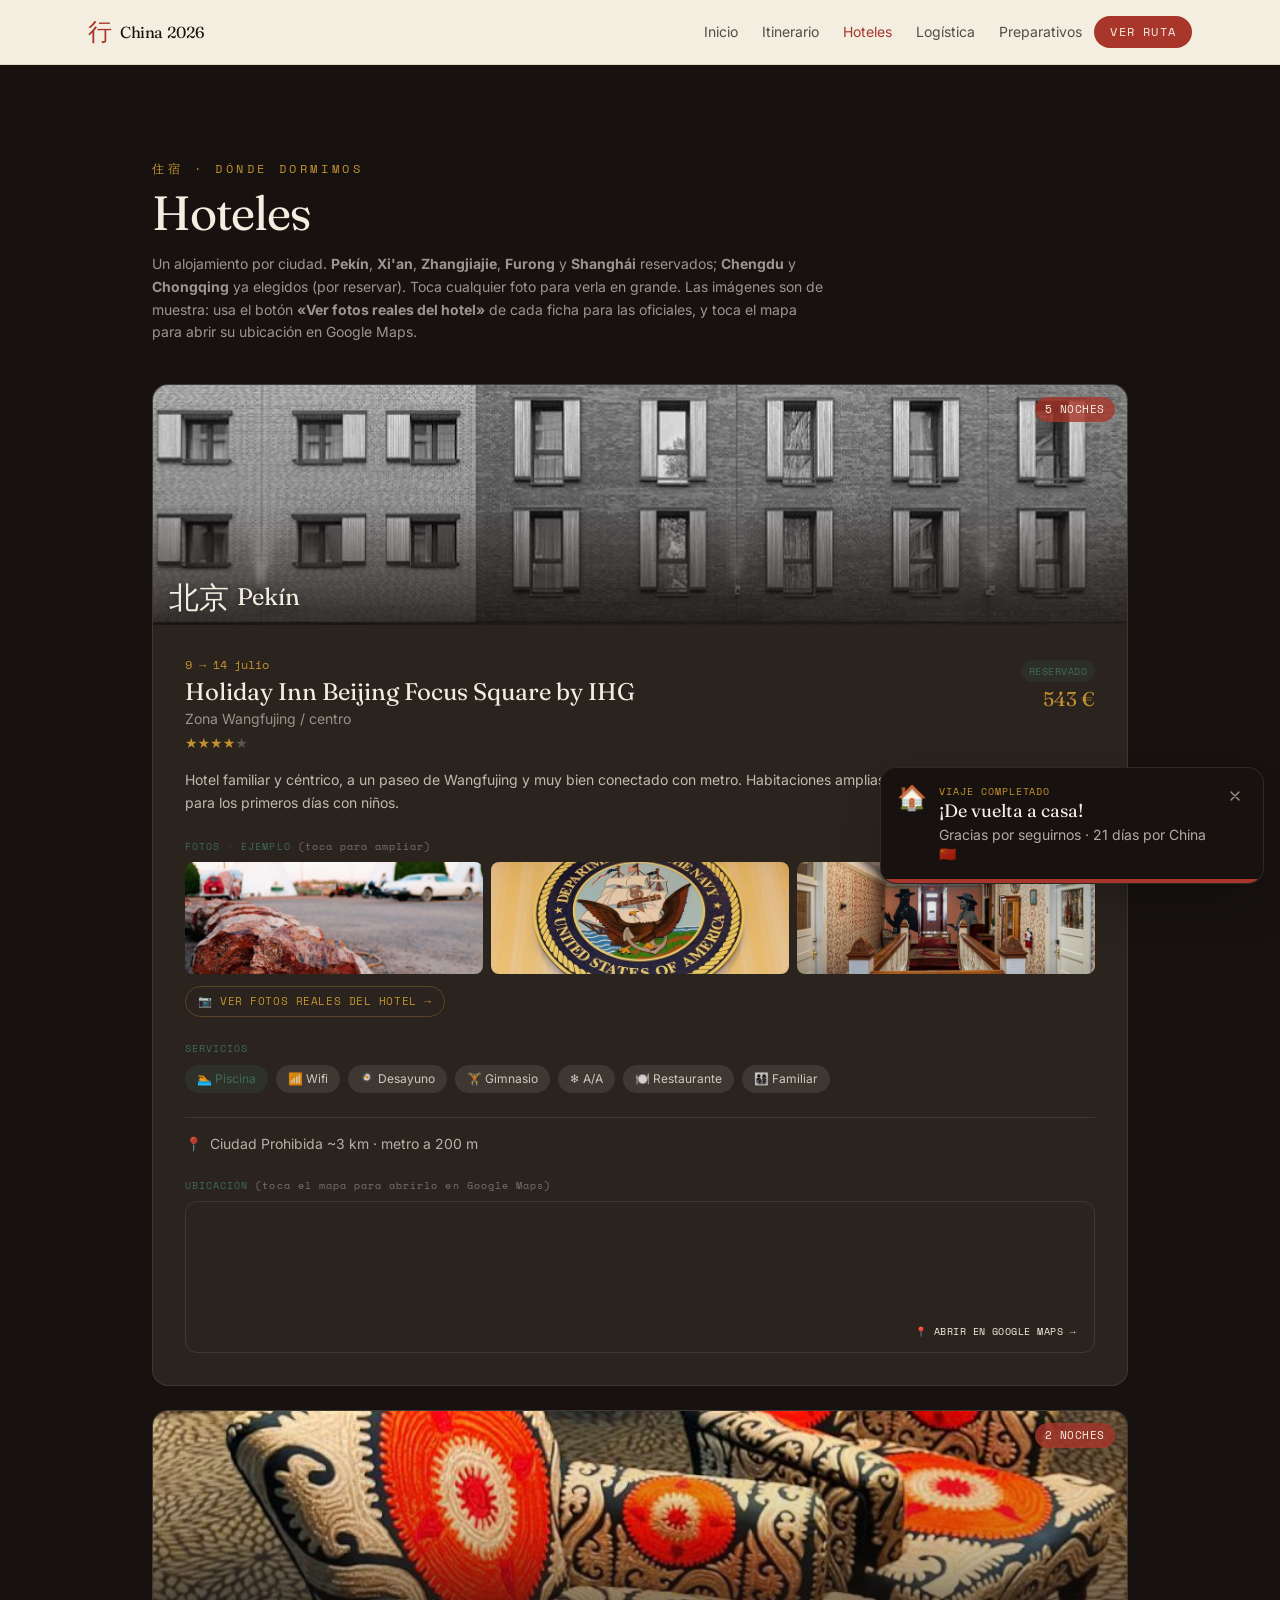
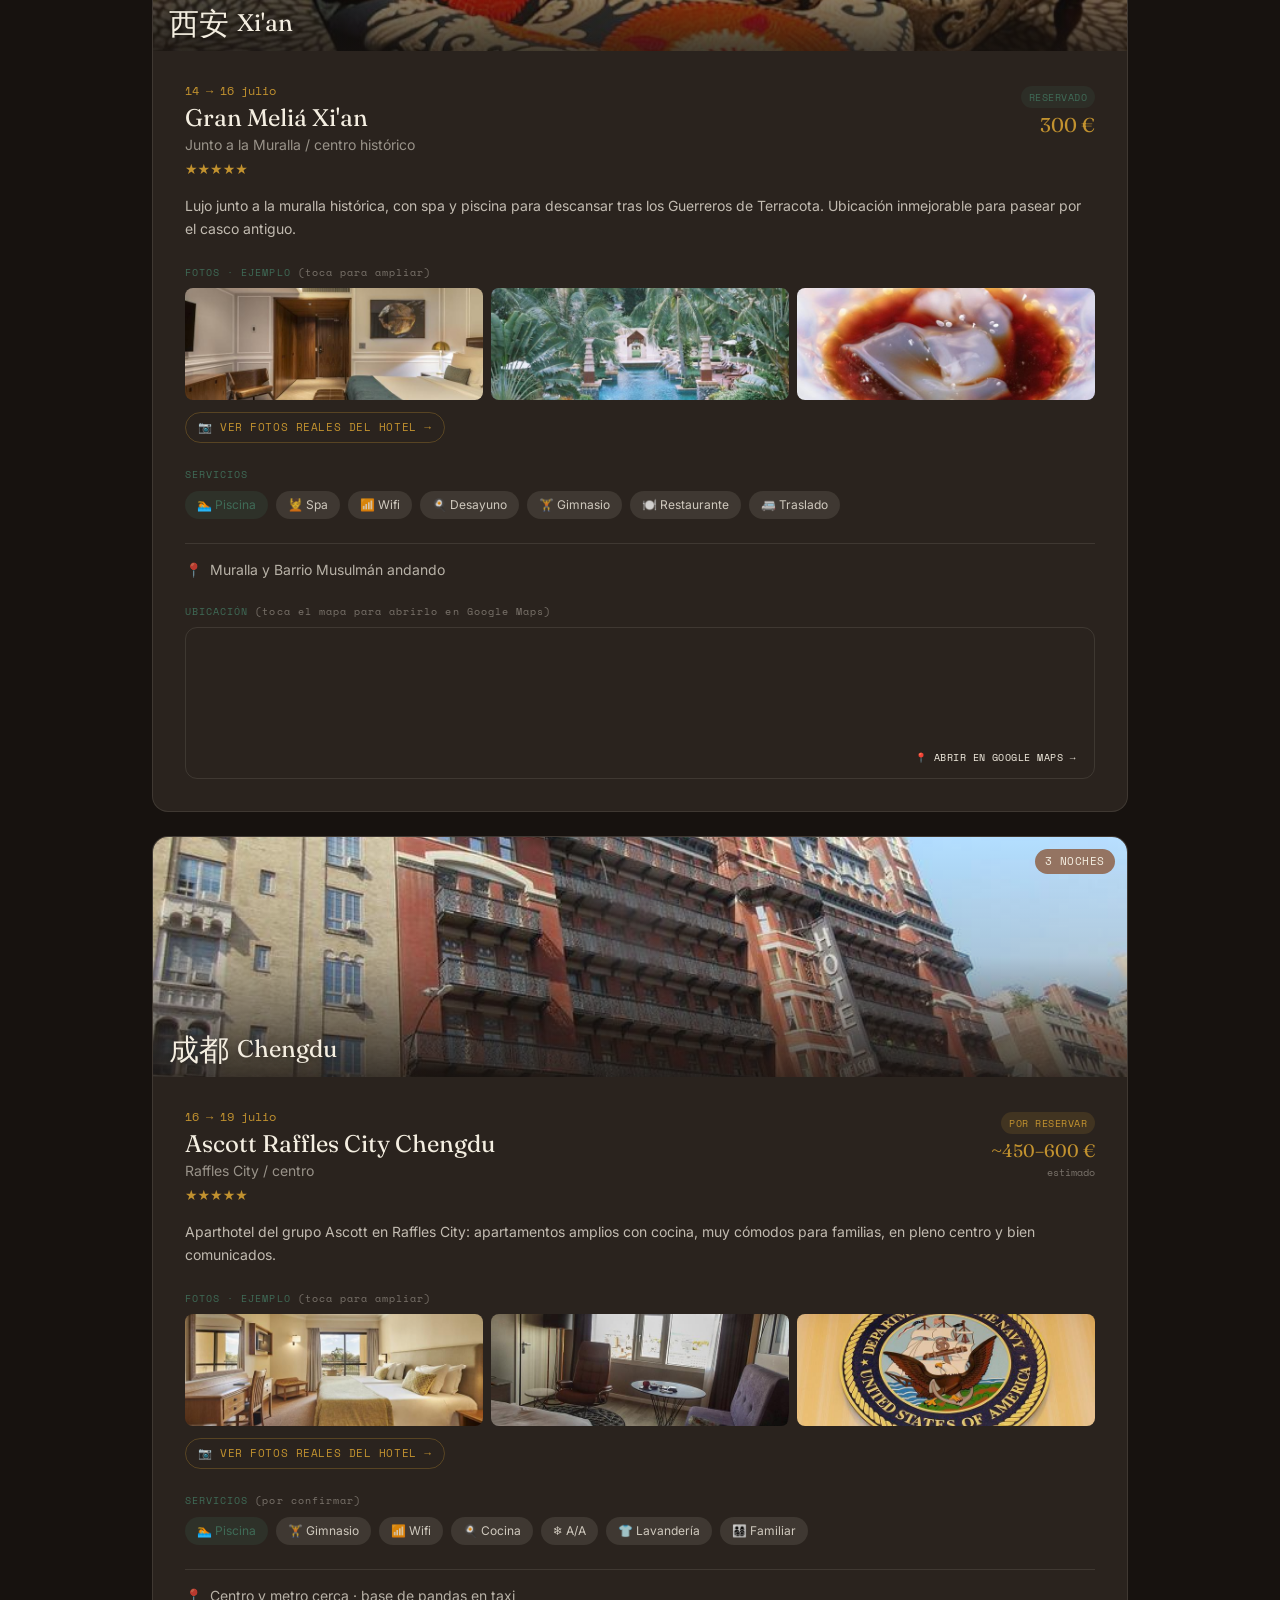
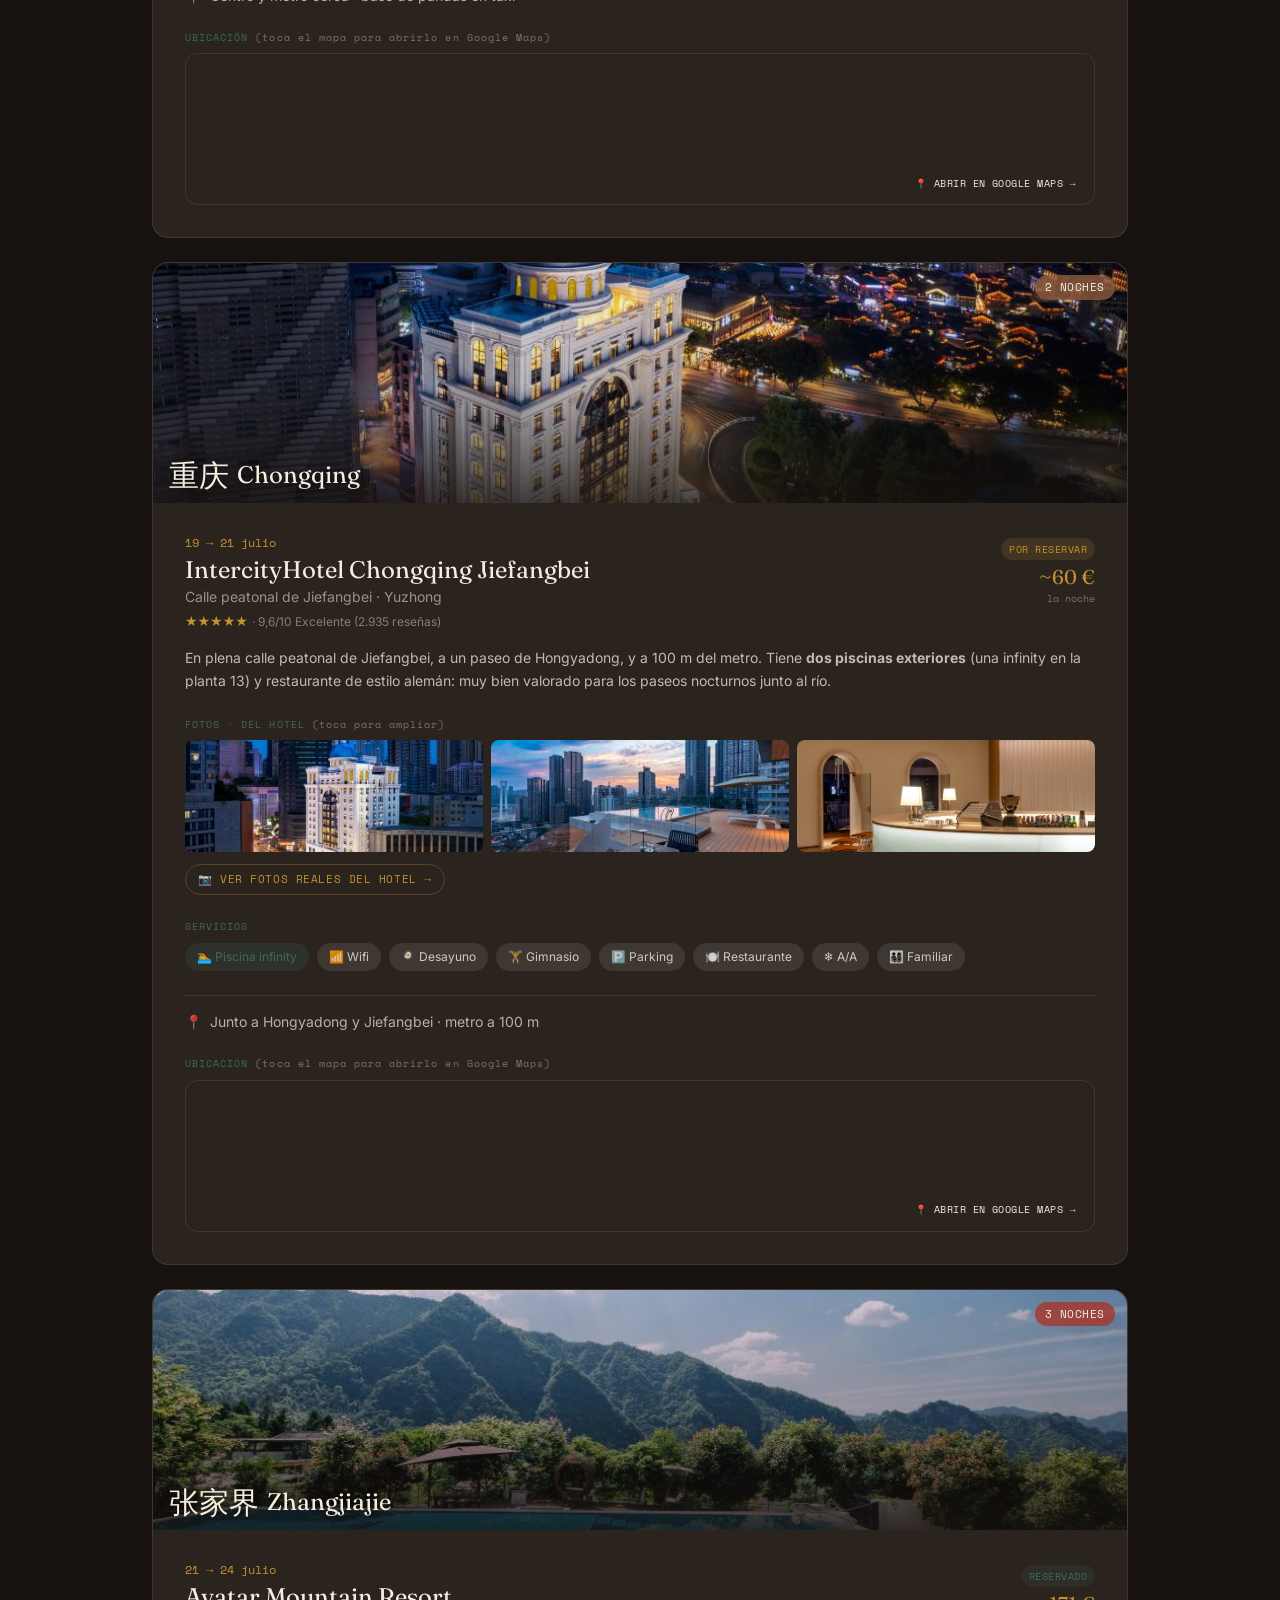
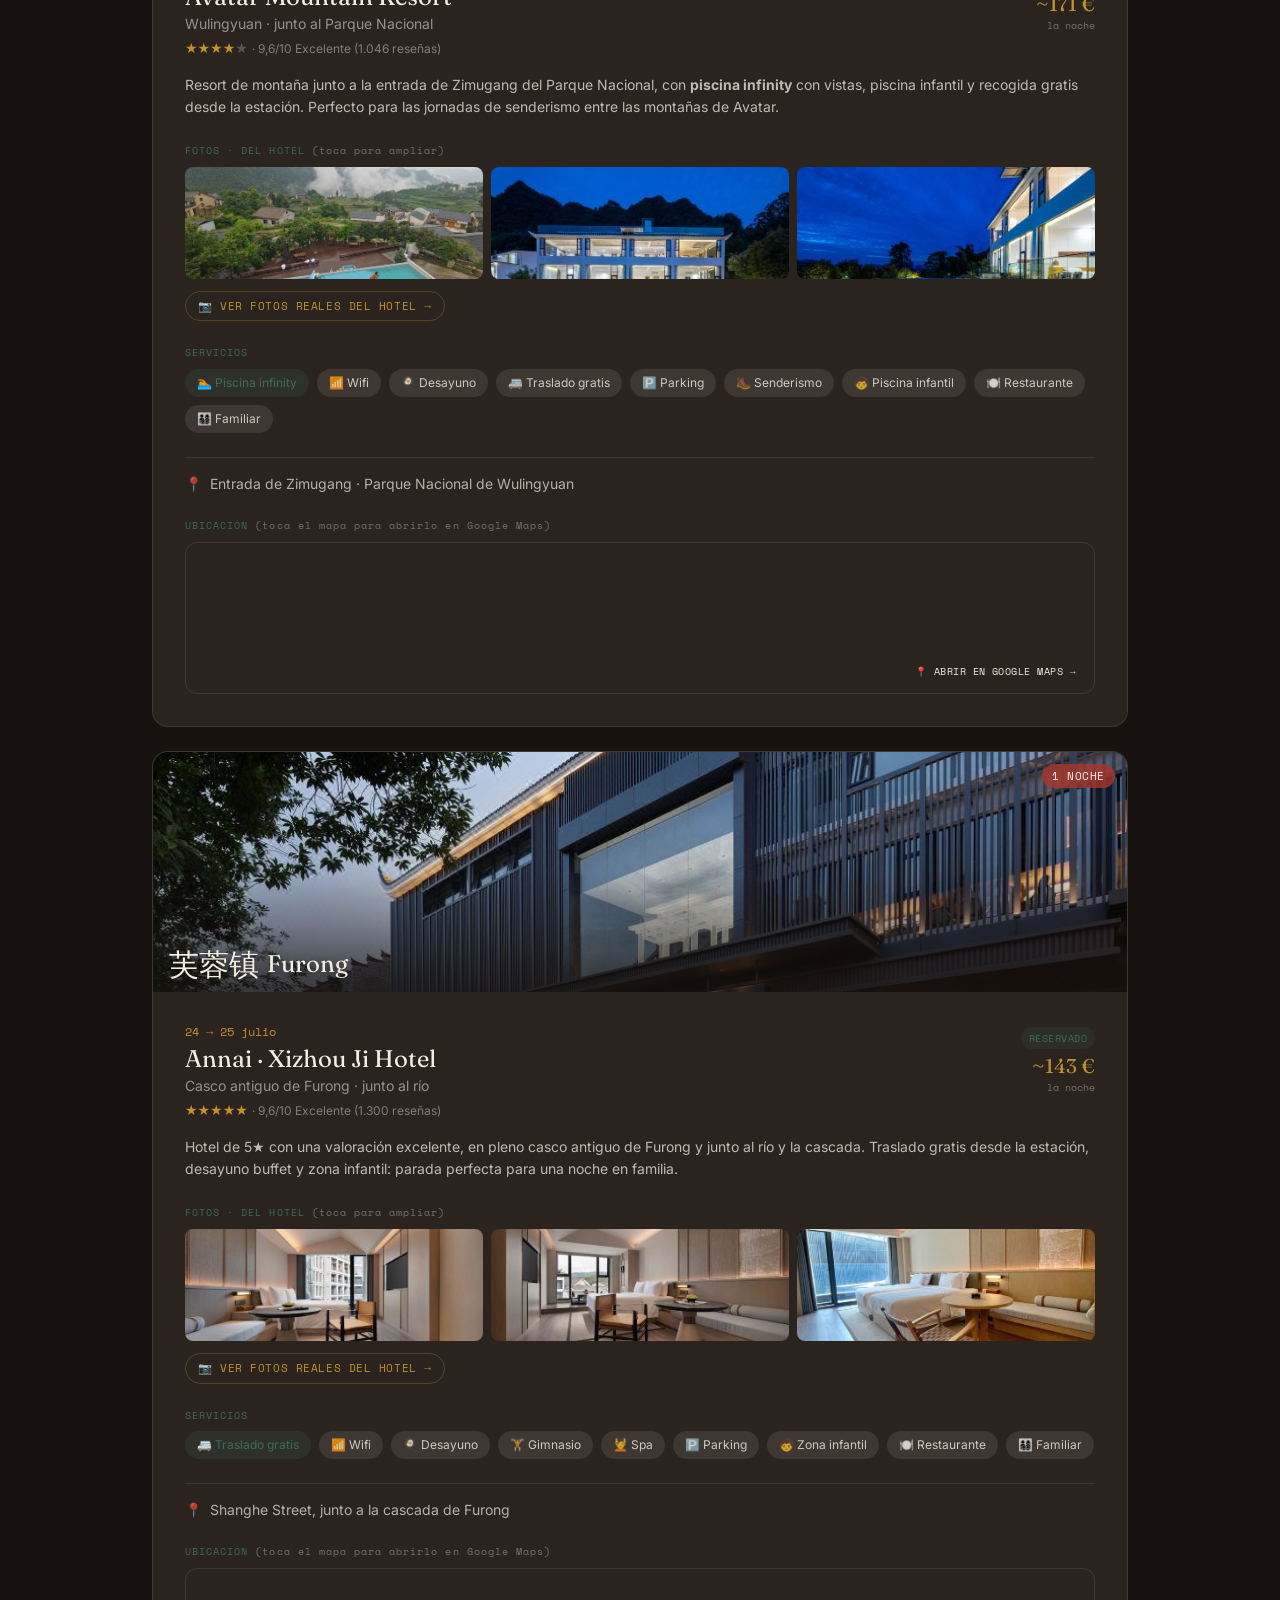
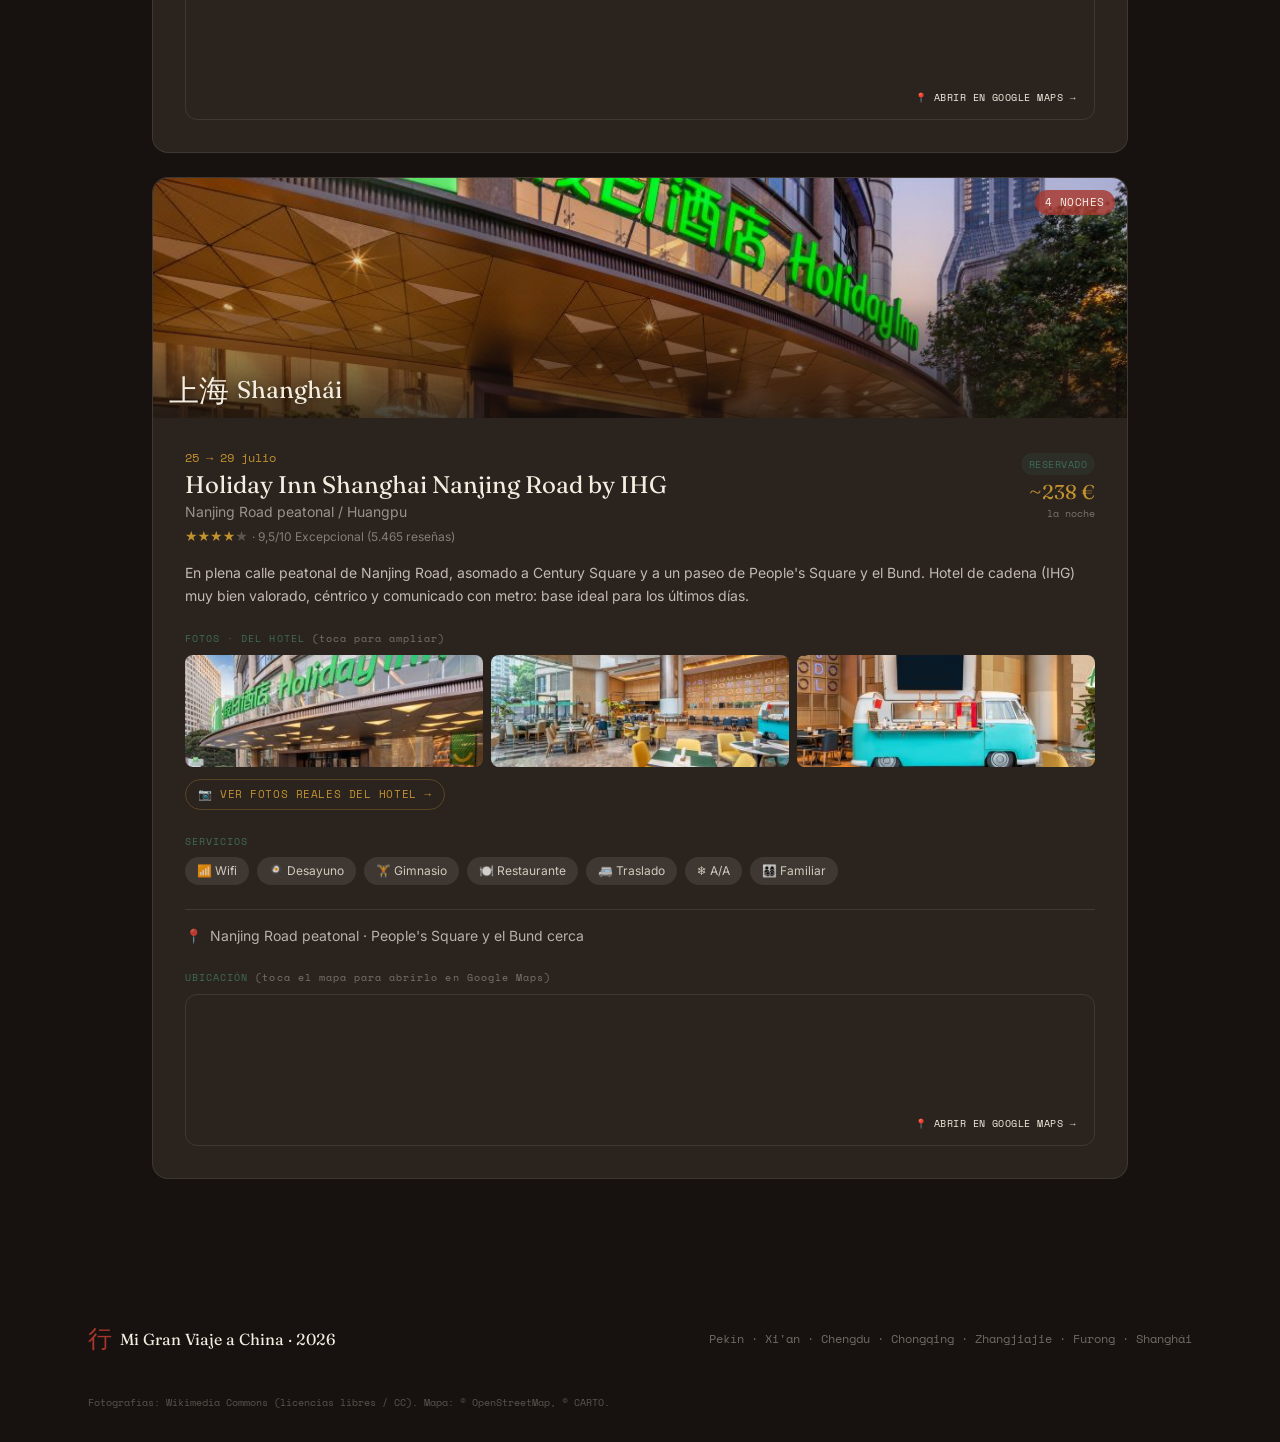
==== commit 800bf808: "Chongqing: ficha del IntercityHotel Chongqing Jiefangbei con fotos reales, servicios y mapa Co-Autho" ====
--- a/hoteles.html
+++ b/hoteles.html
@@ -319,7 +319,7 @@
       </article>
       <article class="bg-inksoft rounded-2xl border border-paper/10 overflow-hidden">
         <div class="relative">
-          <img src="assets/hotels/ext3.jpg" alt="Foto de ejemplo del hotel" loading="lazy" class="hotel-photo cursor-zoom-in w-full h-48 md:h-60 object-cover" data-gallery="3" />
+          <img src="assets/hotels/chongqing-ext.jpg" alt="IntercityHotel Chongqing Jiefangbei" loading="lazy" class="hotel-photo cursor-zoom-in w-full h-48 md:h-60 object-cover" data-gallery="3" />
           <div class="absolute inset-0 bg-gradient-to-t from-ink/80 via-ink/15 to-transparent pointer-events-none"></div>
           <span class="absolute top-3 right-3 font-mono text-[0.7rem] uppercase tracking-wider bg-clay/80 text-paper px-2.5 py-1 rounded-full pointer-events-none">2 noches</span>
           <div class="absolute bottom-3 left-4 flex items-end gap-2 pointer-events-none">
@@ -331,42 +331,45 @@
           <div class="flex items-start justify-between gap-4 flex-wrap">
             <div class="min-w-0">
               <p class="font-mono text-xs text-gold mb-1">19 → 21 julio</p>
-              <h2 class="font-display text-2xl font-600 leading-tight">Chongqing Jiefangbei Pedestrian Street Intercity Hotel</h2>
-              <p class="text-paper/55 text-sm mt-0.5">Calle peatonal de Jiefangbei</p>
-              <p class="text-sm mt-1"><span class="text-gold">★★★★</span><span class="text-paper/25">★</span></p>
+              <h2 class="font-display text-2xl font-600 leading-tight">IntercityHotel Chongqing Jiefangbei</h2>
+              <p class="text-paper/55 text-sm mt-0.5">Calle peatonal de Jiefangbei · Yuzhong</p>
+              <p class="text-sm mt-1"><span class="text-gold">★★★★★</span> <span class="text-paper/45 text-xs">· 9,6/10 Excelente (2.935 reseñas)</span></p>
             </div>
             <div class="text-right shrink-0">
               <span class="font-mono text-[0.6rem] uppercase tracking-wider bg-gold/15 text-gold px-2 py-1 rounded-full">Por reservar</span>
-              <p class="font-display text-lg font-600 text-gold mt-1">~120–200 €</p><p class="font-mono text-[0.6rem] text-paper/40">estimado</p>
-            </div>
-          </div>
-
-          <p class="text-paper/75 text-sm leading-relaxed mt-4">En plena calle peatonal de Jiefangbei, a un paseo de Hongya Cave y del centro comercial. Perfecto para los paseos nocturnos junto al río.</p>
-
-          <p class="font-mono text-[0.65rem] uppercase tracking-widest text-jade mt-6 mb-2">Fotos · ejemplo <span class="text-paper/40 normal-case">(toca para ampliar)</span></p>
+              <p class="font-display text-xl font-600 text-gold mt-1">~60 €</p><p class="font-mono text-[0.6rem] text-paper/40">la noche</p>
+            </div>
+          </div>
+
+          <p class="text-paper/75 text-sm leading-relaxed mt-4">En plena calle peatonal de Jiefangbei, a un paseo de Hongyadong, y a 100 m del metro. Tiene <strong>dos piscinas exteriores</strong> (una infinity en la planta 13) y restaurante de estilo alemán: muy bien valorado para los paseos nocturnos junto al río.</p>
+
+          <p class="font-mono text-[0.65rem] uppercase tracking-widest text-jade mt-6 mb-2">Fotos · del hotel <span class="text-paper/40 normal-case">(toca para ampliar)</span></p>
           <div class="grid grid-cols-3 gap-2">
-            <img src="assets/hotels/room3.jpg" alt="Foto de ejemplo del hotel" loading="lazy" class="hotel-photo cursor-zoom-in w-full h-24 sm:h-28 object-cover rounded-lg" data-gallery="3" />
-            <img src="assets/hotels/lobby1.jpg" alt="Foto de ejemplo del hotel" loading="lazy" class="hotel-photo cursor-zoom-in w-full h-24 sm:h-28 object-cover rounded-lg" data-gallery="3" />
-            <img src="assets/hotels/room1.jpg" alt="Foto de ejemplo del hotel" loading="lazy" class="hotel-photo cursor-zoom-in w-full h-24 sm:h-28 object-cover rounded-lg" data-gallery="3" />
-          </div>
-          <a href="https://www.google.com/search?tbm=isch&amp;q=Chongqing+Jiefangbei+Intercity+Hotel" target="_blank" rel="noopener" class="mt-3 inline-flex items-center gap-1.5 font-mono text-[0.7rem] uppercase tracking-wider text-gold hover:text-paper border border-gold/30 hover:border-gold hover:bg-gold/15 transition-colors px-3 py-1.5 rounded-full">📷 Ver fotos reales del hotel →</a>
-
-          <p class="font-mono text-[0.65rem] uppercase tracking-widest text-jade mt-6 mb-2">Servicios <span class="text-paper/40 normal-case">(por confirmar)</span></p>
+            <img src="assets/hotels/chongqing1.jpg" alt="IntercityHotel Chongqing Jiefangbei" loading="lazy" class="hotel-photo cursor-zoom-in w-full h-24 sm:h-28 object-cover rounded-lg" data-gallery="3" />
+            <img src="assets/hotels/chongqing2.jpg" alt="IntercityHotel Chongqing Jiefangbei" loading="lazy" class="hotel-photo cursor-zoom-in w-full h-24 sm:h-28 object-cover rounded-lg" data-gallery="3" />
+            <img src="assets/hotels/chongqing3.jpg" alt="IntercityHotel Chongqing Jiefangbei" loading="lazy" class="hotel-photo cursor-zoom-in w-full h-24 sm:h-28 object-cover rounded-lg" data-gallery="3" />
+          </div>
+          <a href="https://www.trip.com/hotels/chongqing-hotel-detail-131829373/intercityhotel-chongqing-hongyadong-jiefangbei/" target="_blank" rel="noopener" class="mt-3 inline-flex items-center gap-1.5 font-mono text-[0.7rem] uppercase tracking-wider text-gold hover:text-paper border border-gold/30 hover:border-gold hover:bg-gold/15 transition-colors px-3 py-1.5 rounded-full">📷 Ver fotos reales del hotel →</a>
+
+          <p class="font-mono text-[0.65rem] uppercase tracking-widest text-jade mt-6 mb-2">Servicios</p>
           <div class="flex flex-wrap gap-2">
+            <span class="inline-flex items-center gap-1.5 bg-jade/20 text-jade text-xs rounded-full px-3 py-1.5">🏊 Piscina infinity</span>
             <span class="inline-flex items-center gap-1.5 bg-paper/10 text-paper/80 text-xs rounded-full px-3 py-1.5">📶 Wifi</span>
             <span class="inline-flex items-center gap-1.5 bg-paper/10 text-paper/80 text-xs rounded-full px-3 py-1.5">🍳 Desayuno</span>
+            <span class="inline-flex items-center gap-1.5 bg-paper/10 text-paper/80 text-xs rounded-full px-3 py-1.5">🏋️ Gimnasio</span>
+            <span class="inline-flex items-center gap-1.5 bg-paper/10 text-paper/80 text-xs rounded-full px-3 py-1.5">🅿️ Parking</span>
+            <span class="inline-flex items-center gap-1.5 bg-paper/10 text-paper/80 text-xs rounded-full px-3 py-1.5">🍽️ Restaurante</span>
             <span class="inline-flex items-center gap-1.5 bg-paper/10 text-paper/80 text-xs rounded-full px-3 py-1.5">❄️ A/A</span>
-            <span class="inline-flex items-center gap-1.5 bg-paper/10 text-paper/80 text-xs rounded-full px-3 py-1.5">🍽️ Restaurante</span>
             <span class="inline-flex items-center gap-1.5 bg-paper/10 text-paper/80 text-xs rounded-full px-3 py-1.5">👨‍👩‍👧‍👦 Familiar</span>
           </div>
 
           <div class="mt-6 pt-4 border-t border-paper/10 flex items-center gap-2 text-sm text-paper/70">
-            <span aria-hidden="true">📍</span><span>Hongya Cave y monorraíl Liziba cerca</span>
+            <span aria-hidden="true">📍</span><span>Junto a Hongyadong y Jiefangbei · metro a 100 m</span>
           </div>
 
           <p class="font-mono text-[0.65rem] uppercase tracking-widest text-jade mt-6 mb-2">Ubicación <span class="text-paper/40 normal-case">(toca el mapa para abrirlo en Google Maps)</span></p>
-          <a href="https://www.google.com/maps/search/?api=1&amp;query=Chongqing+Jiefangbei+Intercity+Hotel" target="_blank" rel="noopener" class="group relative block rounded-xl overflow-hidden border border-paper/10 h-44">
-            <iframe src="https://maps.google.com/maps?q=Chongqing+Jiefangbei+Intercity+Hotel&amp;z=15&amp;output=embed" class="w-full h-full pointer-events-none" style="border:0" loading="lazy" title="Mapa: Chongqing Jiefangbei Intercity Hotel"></iframe>
+          <a href="https://www.google.com/maps/search/?api=1&amp;query=IntercityHotel+Chongqing+Jiefangbei" target="_blank" rel="noopener" class="group relative block rounded-xl overflow-hidden border border-paper/10 h-44">
+            <iframe src="https://maps.google.com/maps?q=IntercityHotel+Chongqing+Jiefangbei&amp;z=15&amp;output=embed" class="w-full h-full pointer-events-none" style="border:0" loading="lazy" title="Mapa: IntercityHotel Chongqing Jiefangbei"></iframe>
             <span class="absolute bottom-2 right-2 inline-flex items-center gap-1.5 font-mono text-[0.6rem] uppercase tracking-wider bg-ink/85 text-paper px-2.5 py-1.5 rounded-full group-hover:bg-cinnabar transition-colors pointer-events-none">📍 Abrir en Google Maps →</span>
           </a>
         </div>
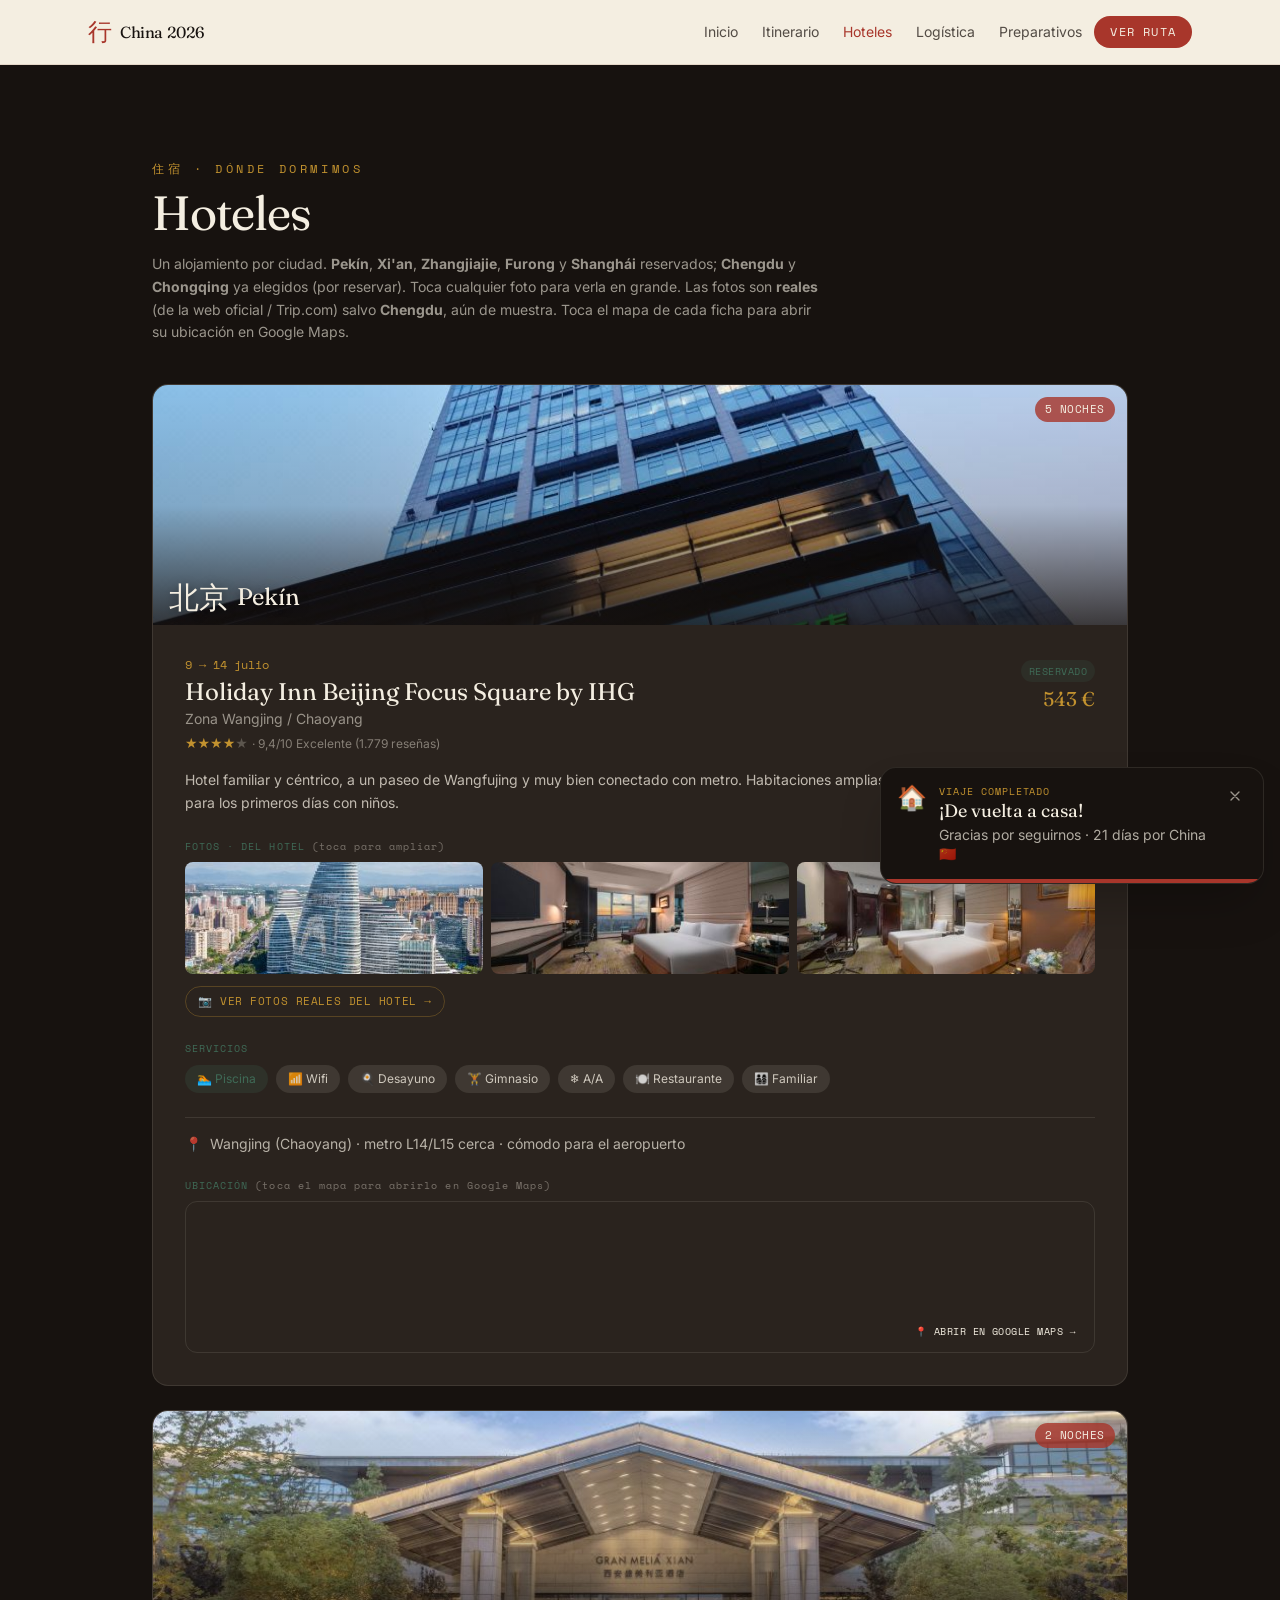
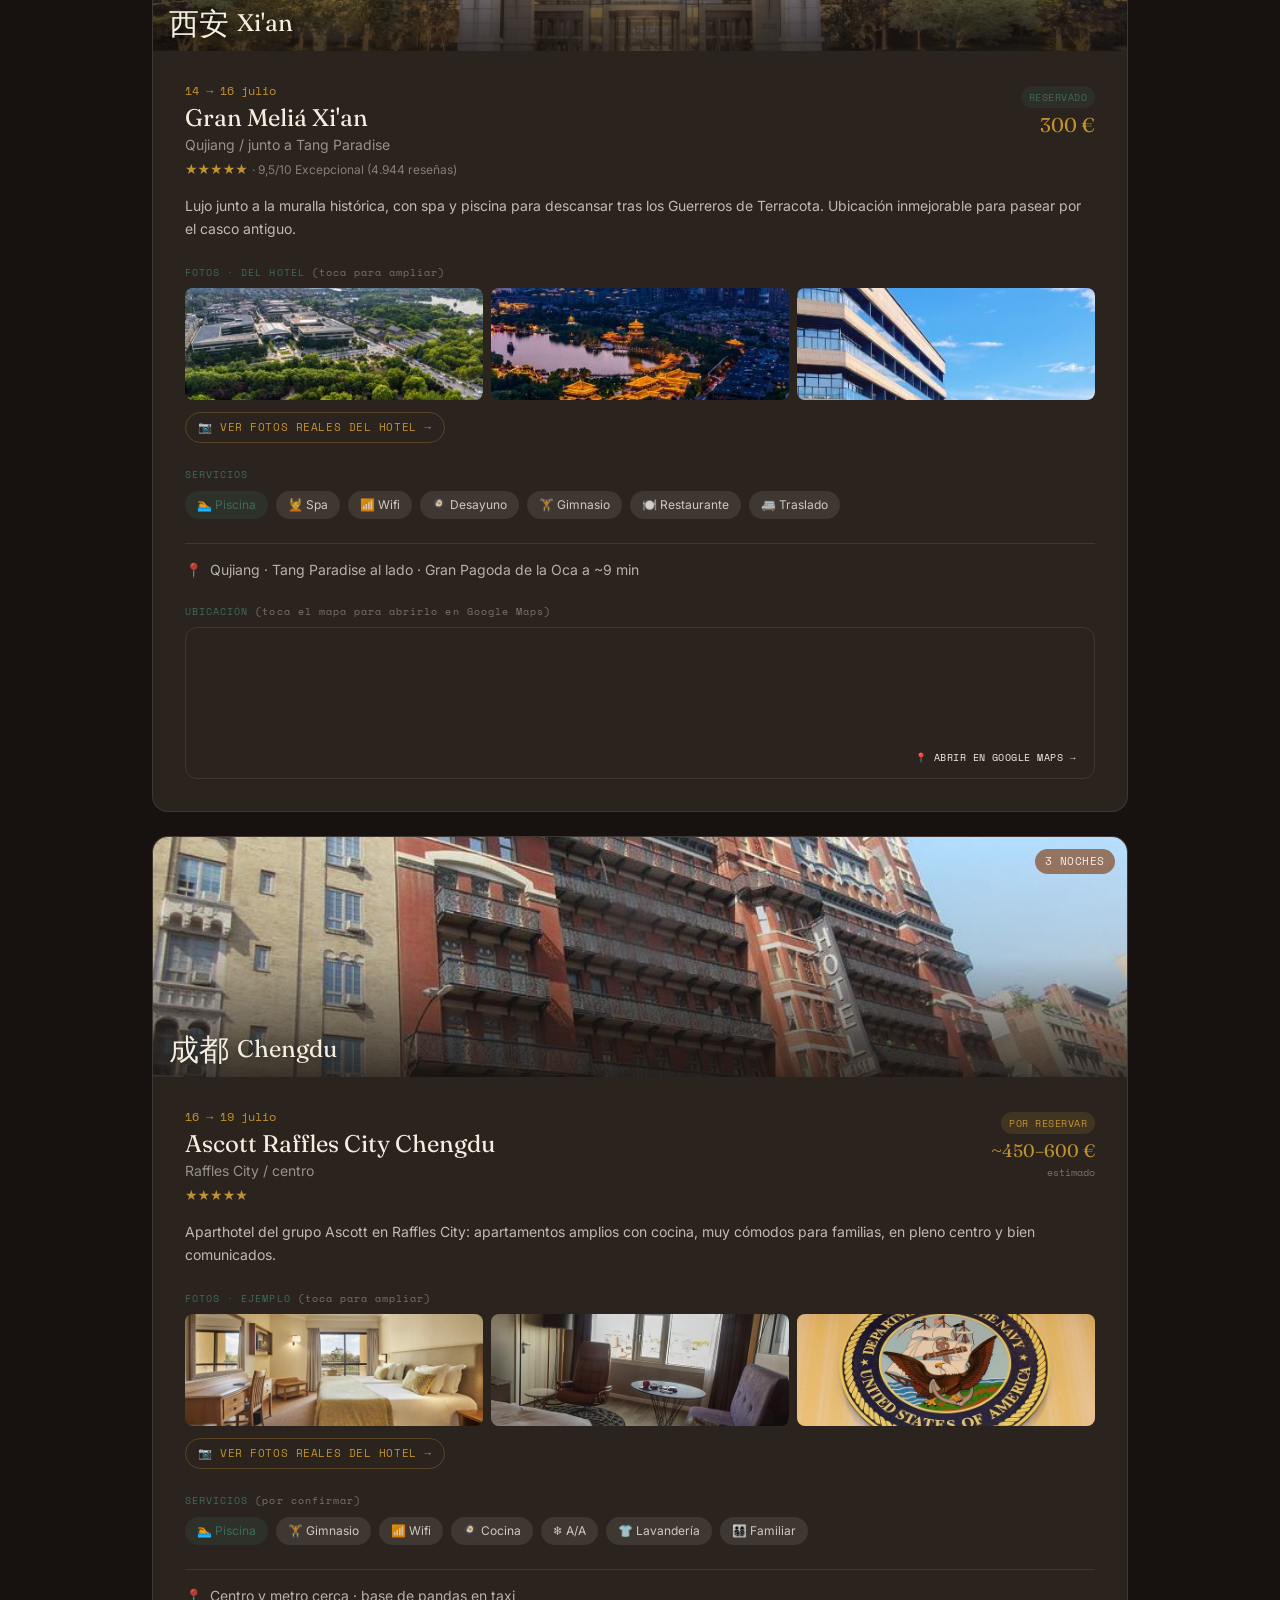
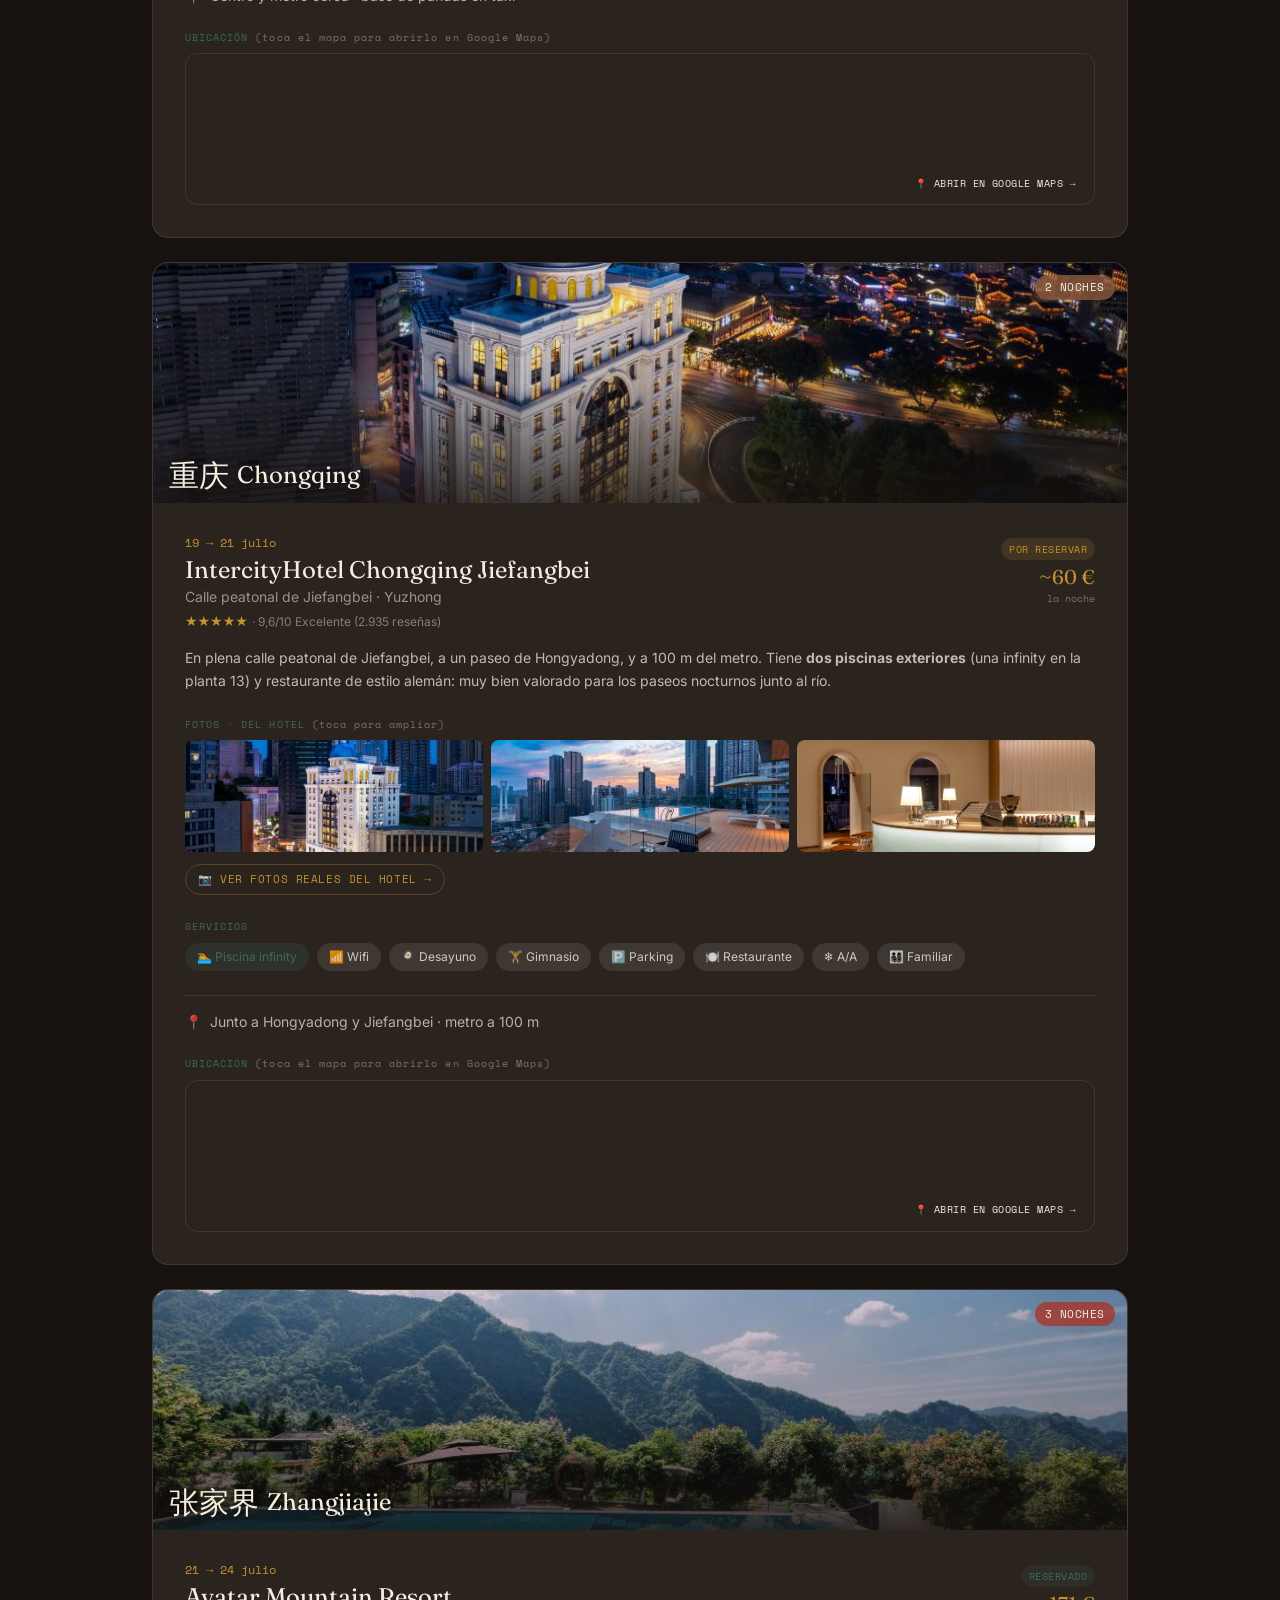
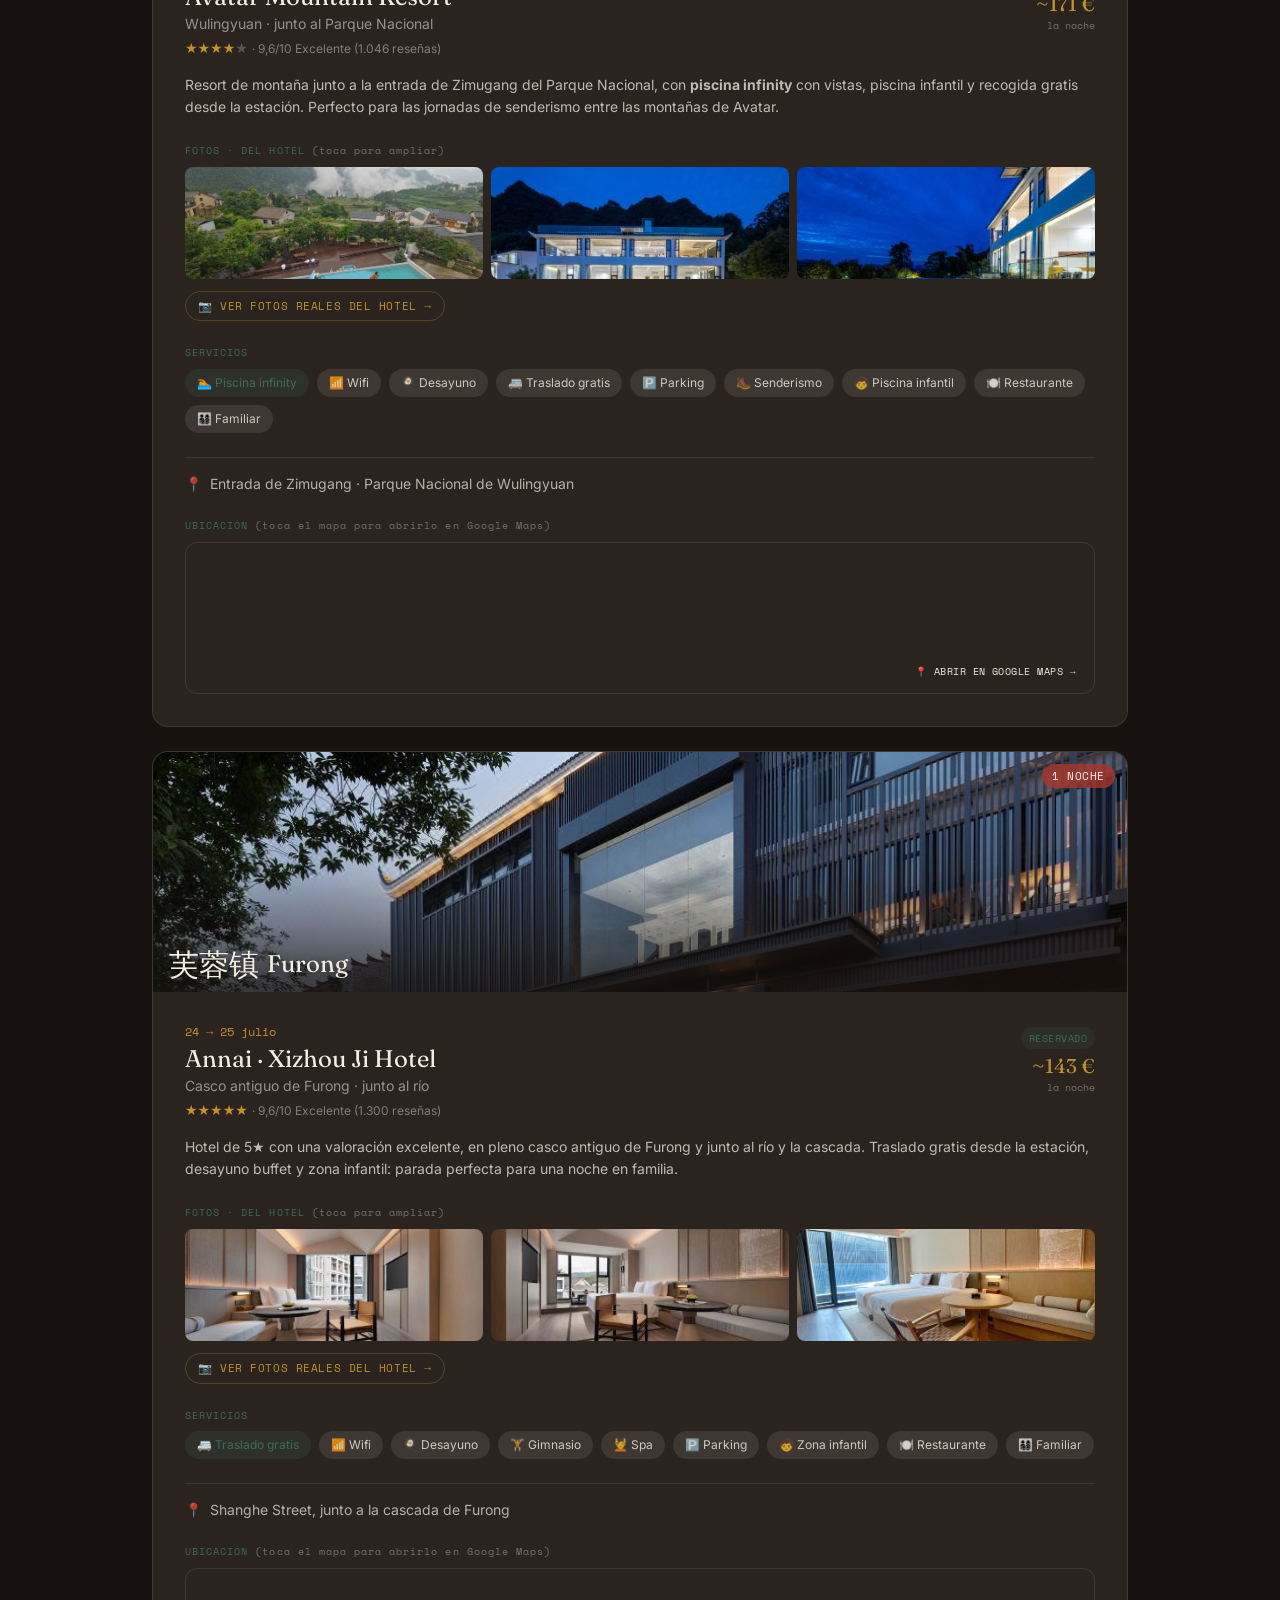
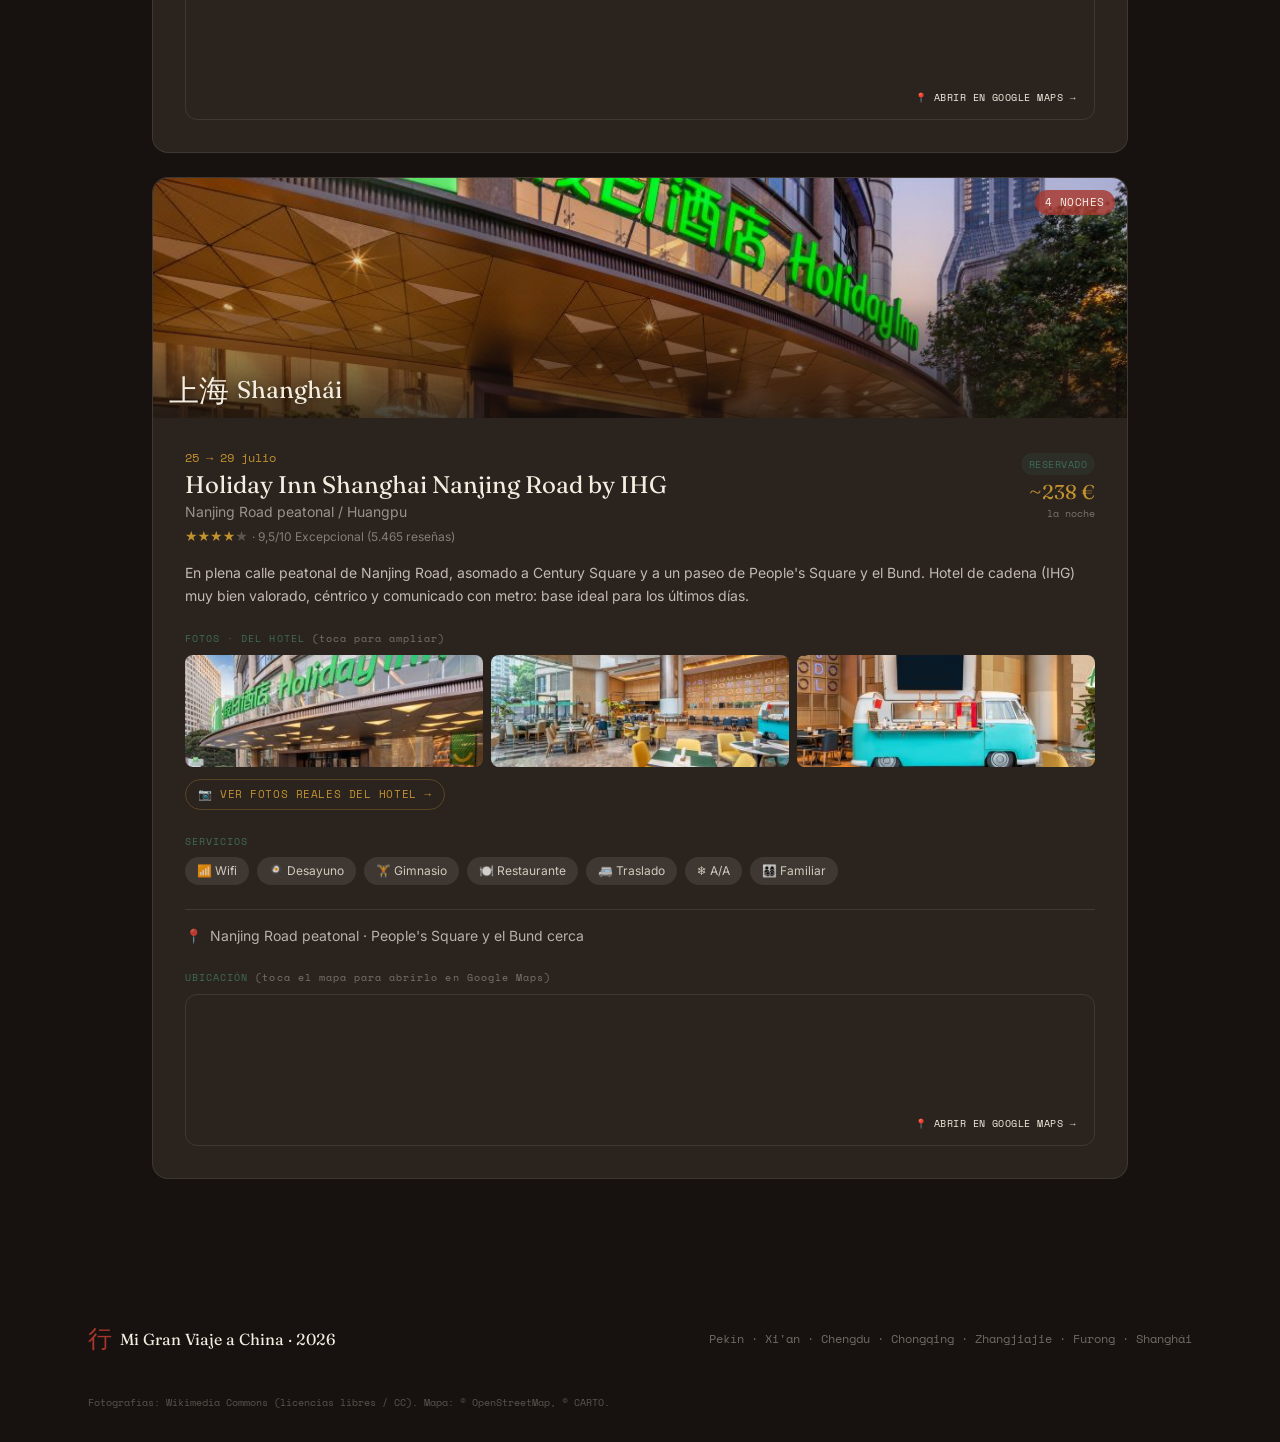
==== commit 6a035e55: "Pekin y Xi'an: fotos reales + valoracion; corregida la ubicacion (Wangjing y Qujiang) en las fichas " ====
--- a/hoteles.html
+++ b/hoteles.html
@@ -146,12 +146,12 @@
       <div class="mb-10">
         <p class="font-mono text-xs uppercase tracking-[0.3em] text-gold mb-3">住宿 · Dónde dormimos</p>
         <h1 class="font-display text-4xl md:text-5xl font-600 tracking-tight">Hoteles</h1>
-        <p class="text-paper/60 mt-4 max-w-2xl text-sm leading-relaxed">Un alojamiento por ciudad. <strong>Pekín</strong>, <strong>Xi'an</strong>, <strong>Zhangjiajie</strong>, <strong>Furong</strong> y <strong>Shanghái</strong> reservados; <strong>Chengdu</strong> y <strong>Chongqing</strong> ya elegidos (por reservar). Toca cualquier foto para verla en grande. Las imágenes son de muestra: usa el botón <strong>«Ver fotos reales del hotel»</strong> de cada ficha para las oficiales, y toca el mapa para abrir su ubicación en Google Maps.</p>
+        <p class="text-paper/60 mt-4 max-w-2xl text-sm leading-relaxed">Un alojamiento por ciudad. <strong>Pekín</strong>, <strong>Xi'an</strong>, <strong>Zhangjiajie</strong>, <strong>Furong</strong> y <strong>Shanghái</strong> reservados; <strong>Chengdu</strong> y <strong>Chongqing</strong> ya elegidos (por reservar). Toca cualquier foto para verla en grande. Las fotos son <strong>reales</strong> (de la web oficial / Trip.com) salvo <strong>Chengdu</strong>, aún de muestra. Toca el mapa de cada ficha para abrir su ubicación en Google Maps.</p>
       </div>
       <div class="space-y-6">
       <article class="bg-inksoft rounded-2xl border border-paper/10 overflow-hidden">
         <div class="relative">
-          <img src="assets/hotels/ext1.jpg" alt="Foto de ejemplo del hotel" loading="lazy" class="hotel-photo cursor-zoom-in w-full h-48 md:h-60 object-cover" data-gallery="0" />
+          <img src="assets/hotels/beijing-ext.jpg" alt="Holiday Inn Beijing Focus Square" loading="lazy" class="hotel-photo cursor-zoom-in w-full h-48 md:h-60 object-cover" data-gallery="0" />
           <div class="absolute inset-0 bg-gradient-to-t from-ink/80 via-ink/15 to-transparent pointer-events-none"></div>
           <span class="absolute top-3 right-3 font-mono text-[0.7rem] uppercase tracking-wider bg-cinnabar/80 text-paper px-2.5 py-1 rounded-full pointer-events-none">5 noches</span>
           <div class="absolute bottom-3 left-4 flex items-end gap-2 pointer-events-none">
@@ -164,8 +164,8 @@
             <div class="min-w-0">
               <p class="font-mono text-xs text-gold mb-1">9 → 14 julio</p>
               <h2 class="font-display text-2xl font-600 leading-tight">Holiday Inn Beijing Focus Square by IHG</h2>
-              <p class="text-paper/55 text-sm mt-0.5">Zona Wangfujing / centro</p>
-              <p class="text-sm mt-1"><span class="text-gold">★★★★</span><span class="text-paper/25">★</span></p>
+              <p class="text-paper/55 text-sm mt-0.5">Zona Wangjing / Chaoyang</p>
+              <p class="text-sm mt-1"><span class="text-gold">★★★★</span><span class="text-paper/25">★</span> <span class="text-paper/45 text-xs">· 9,4/10 Excelente (1.779 reseñas)</span></p>
             </div>
             <div class="text-right shrink-0">
               <span class="font-mono text-[0.6rem] uppercase tracking-wider bg-jade/15 text-jade px-2 py-1 rounded-full">Reservado</span>
@@ -175,11 +175,11 @@
 
           <p class="text-paper/75 text-sm leading-relaxed mt-4">Hotel familiar y céntrico, a un paseo de Wangfujing y muy bien conectado con metro. Habitaciones amplias y desayuno bufé: buena base para los primeros días con niños.</p>
 
-          <p class="font-mono text-[0.65rem] uppercase tracking-widest text-jade mt-6 mb-2">Fotos · ejemplo <span class="text-paper/40 normal-case">(toca para ampliar)</span></p>
+          <p class="font-mono text-[0.65rem] uppercase tracking-widest text-jade mt-6 mb-2">Fotos · del hotel <span class="text-paper/40 normal-case">(toca para ampliar)</span></p>
           <div class="grid grid-cols-3 gap-2">
-            <img src="assets/hotels/room1.jpg" alt="Foto de ejemplo del hotel" loading="lazy" class="hotel-photo cursor-zoom-in w-full h-24 sm:h-28 object-cover rounded-lg" data-gallery="0" />
-            <img src="assets/hotels/pool1.jpg" alt="Foto de ejemplo del hotel" loading="lazy" class="hotel-photo cursor-zoom-in w-full h-24 sm:h-28 object-cover rounded-lg" data-gallery="0" />
-            <img src="assets/hotels/lobby1.jpg" alt="Foto de ejemplo del hotel" loading="lazy" class="hotel-photo cursor-zoom-in w-full h-24 sm:h-28 object-cover rounded-lg" data-gallery="0" />
+            <img src="assets/hotels/beijing1.jpg" alt="Holiday Inn Beijing Focus Square" loading="lazy" class="hotel-photo cursor-zoom-in w-full h-24 sm:h-28 object-cover rounded-lg" data-gallery="0" />
+            <img src="assets/hotels/beijing2.jpg" alt="Holiday Inn Beijing Focus Square" loading="lazy" class="hotel-photo cursor-zoom-in w-full h-24 sm:h-28 object-cover rounded-lg" data-gallery="0" />
+            <img src="assets/hotels/beijing3.jpg" alt="Holiday Inn Beijing Focus Square" loading="lazy" class="hotel-photo cursor-zoom-in w-full h-24 sm:h-28 object-cover rounded-lg" data-gallery="0" />
           </div>
           <a href="https://www.ihg.com/holidayinn/hotels/us/en/beijing/pegfd/hoteldetail/gallery" target="_blank" rel="noopener" class="mt-3 inline-flex items-center gap-1.5 font-mono text-[0.7rem] uppercase tracking-wider text-gold hover:text-paper border border-gold/30 hover:border-gold hover:bg-gold/15 transition-colors px-3 py-1.5 rounded-full">📷 Ver fotos reales del hotel →</a>
 
@@ -195,7 +195,7 @@
           </div>
 
           <div class="mt-6 pt-4 border-t border-paper/10 flex items-center gap-2 text-sm text-paper/70">
-            <span aria-hidden="true">📍</span><span>Ciudad Prohibida ~3 km · metro a 200 m</span>
+            <span aria-hidden="true">📍</span><span>Wangjing (Chaoyang) · metro L14/L15 cerca · cómodo para el aeropuerto</span>
           </div>
 
           <p class="font-mono text-[0.65rem] uppercase tracking-widest text-jade mt-6 mb-2">Ubicación <span class="text-paper/40 normal-case">(toca el mapa para abrirlo en Google Maps)</span></p>
@@ -207,7 +207,7 @@
       </article>
       <article class="bg-inksoft rounded-2xl border border-paper/10 overflow-hidden">
         <div class="relative">
-          <img src="assets/hotels/ext4.jpg" alt="Foto de ejemplo del hotel" loading="lazy" class="hotel-photo cursor-zoom-in w-full h-48 md:h-60 object-cover" data-gallery="1" />
+          <img src="assets/hotels/xian-ext.jpg" alt="Gran Meliá Xi'an" loading="lazy" class="hotel-photo cursor-zoom-in w-full h-48 md:h-60 object-cover" data-gallery="1" />
           <div class="absolute inset-0 bg-gradient-to-t from-ink/80 via-ink/15 to-transparent pointer-events-none"></div>
           <span class="absolute top-3 right-3 font-mono text-[0.7rem] uppercase tracking-wider bg-cinnabar/80 text-paper px-2.5 py-1 rounded-full pointer-events-none">2 noches</span>
           <div class="absolute bottom-3 left-4 flex items-end gap-2 pointer-events-none">
@@ -220,8 +220,8 @@
             <div class="min-w-0">
               <p class="font-mono text-xs text-gold mb-1">14 → 16 julio</p>
               <h2 class="font-display text-2xl font-600 leading-tight">Gran Meliá Xi'an</h2>
-              <p class="text-paper/55 text-sm mt-0.5">Junto a la Muralla / centro histórico</p>
-              <p class="text-sm mt-1"><span class="text-gold">★★★★★</span><span class="text-paper/25"></span></p>
+              <p class="text-paper/55 text-sm mt-0.5">Qujiang / junto a Tang Paradise</p>
+              <p class="text-sm mt-1"><span class="text-gold">★★★★★</span> <span class="text-paper/45 text-xs">· 9,5/10 Excepcional (4.944 reseñas)</span></p>
             </div>
             <div class="text-right shrink-0">
               <span class="font-mono text-[0.6rem] uppercase tracking-wider bg-jade/15 text-jade px-2 py-1 rounded-full">Reservado</span>
@@ -231,11 +231,11 @@
 
           <p class="text-paper/75 text-sm leading-relaxed mt-4">Lujo junto a la muralla histórica, con spa y piscina para descansar tras los Guerreros de Terracota. Ubicación inmejorable para pasear por el casco antiguo.</p>
 
-          <p class="font-mono text-[0.65rem] uppercase tracking-widest text-jade mt-6 mb-2">Fotos · ejemplo <span class="text-paper/40 normal-case">(toca para ampliar)</span></p>
+          <p class="font-mono text-[0.65rem] uppercase tracking-widest text-jade mt-6 mb-2">Fotos · del hotel <span class="text-paper/40 normal-case">(toca para ampliar)</span></p>
           <div class="grid grid-cols-3 gap-2">
-            <img src="assets/hotels/room4.jpg" alt="Foto de ejemplo del hotel" loading="lazy" class="hotel-photo cursor-zoom-in w-full h-24 sm:h-28 object-cover rounded-lg" data-gallery="1" />
-            <img src="assets/hotels/pool2.jpg" alt="Foto de ejemplo del hotel" loading="lazy" class="hotel-photo cursor-zoom-in w-full h-24 sm:h-28 object-cover rounded-lg" data-gallery="1" />
-            <img src="assets/hotels/lobby2.jpg" alt="Foto de ejemplo del hotel" loading="lazy" class="hotel-photo cursor-zoom-in w-full h-24 sm:h-28 object-cover rounded-lg" data-gallery="1" />
+            <img src="assets/hotels/xian1.jpg" alt="Gran Meliá Xi'an" loading="lazy" class="hotel-photo cursor-zoom-in w-full h-24 sm:h-28 object-cover rounded-lg" data-gallery="1" />
+            <img src="assets/hotels/xian2.jpg" alt="Gran Meliá Xi'an" loading="lazy" class="hotel-photo cursor-zoom-in w-full h-24 sm:h-28 object-cover rounded-lg" data-gallery="1" />
+            <img src="assets/hotels/xian3.jpg" alt="Gran Meliá Xi'an" loading="lazy" class="hotel-photo cursor-zoom-in w-full h-24 sm:h-28 object-cover rounded-lg" data-gallery="1" />
           </div>
           <a href="https://www.melia.com/en/hotels/china/xian/gran-melia-xian" target="_blank" rel="noopener" class="mt-3 inline-flex items-center gap-1.5 font-mono text-[0.7rem] uppercase tracking-wider text-gold hover:text-paper border border-gold/30 hover:border-gold hover:bg-gold/15 transition-colors px-3 py-1.5 rounded-full">📷 Ver fotos reales del hotel →</a>
 
@@ -251,7 +251,7 @@
           </div>
 
           <div class="mt-6 pt-4 border-t border-paper/10 flex items-center gap-2 text-sm text-paper/70">
-            <span aria-hidden="true">📍</span><span>Muralla y Barrio Musulmán andando</span>
+            <span aria-hidden="true">📍</span><span>Qujiang · Tang Paradise al lado · Gran Pagoda de la Oca a ~9 min</span>
           </div>
 
           <p class="font-mono text-[0.65rem] uppercase tracking-widest text-jade mt-6 mb-2">Ubicación <span class="text-paper/40 normal-case">(toca el mapa para abrirlo en Google Maps)</span></p>
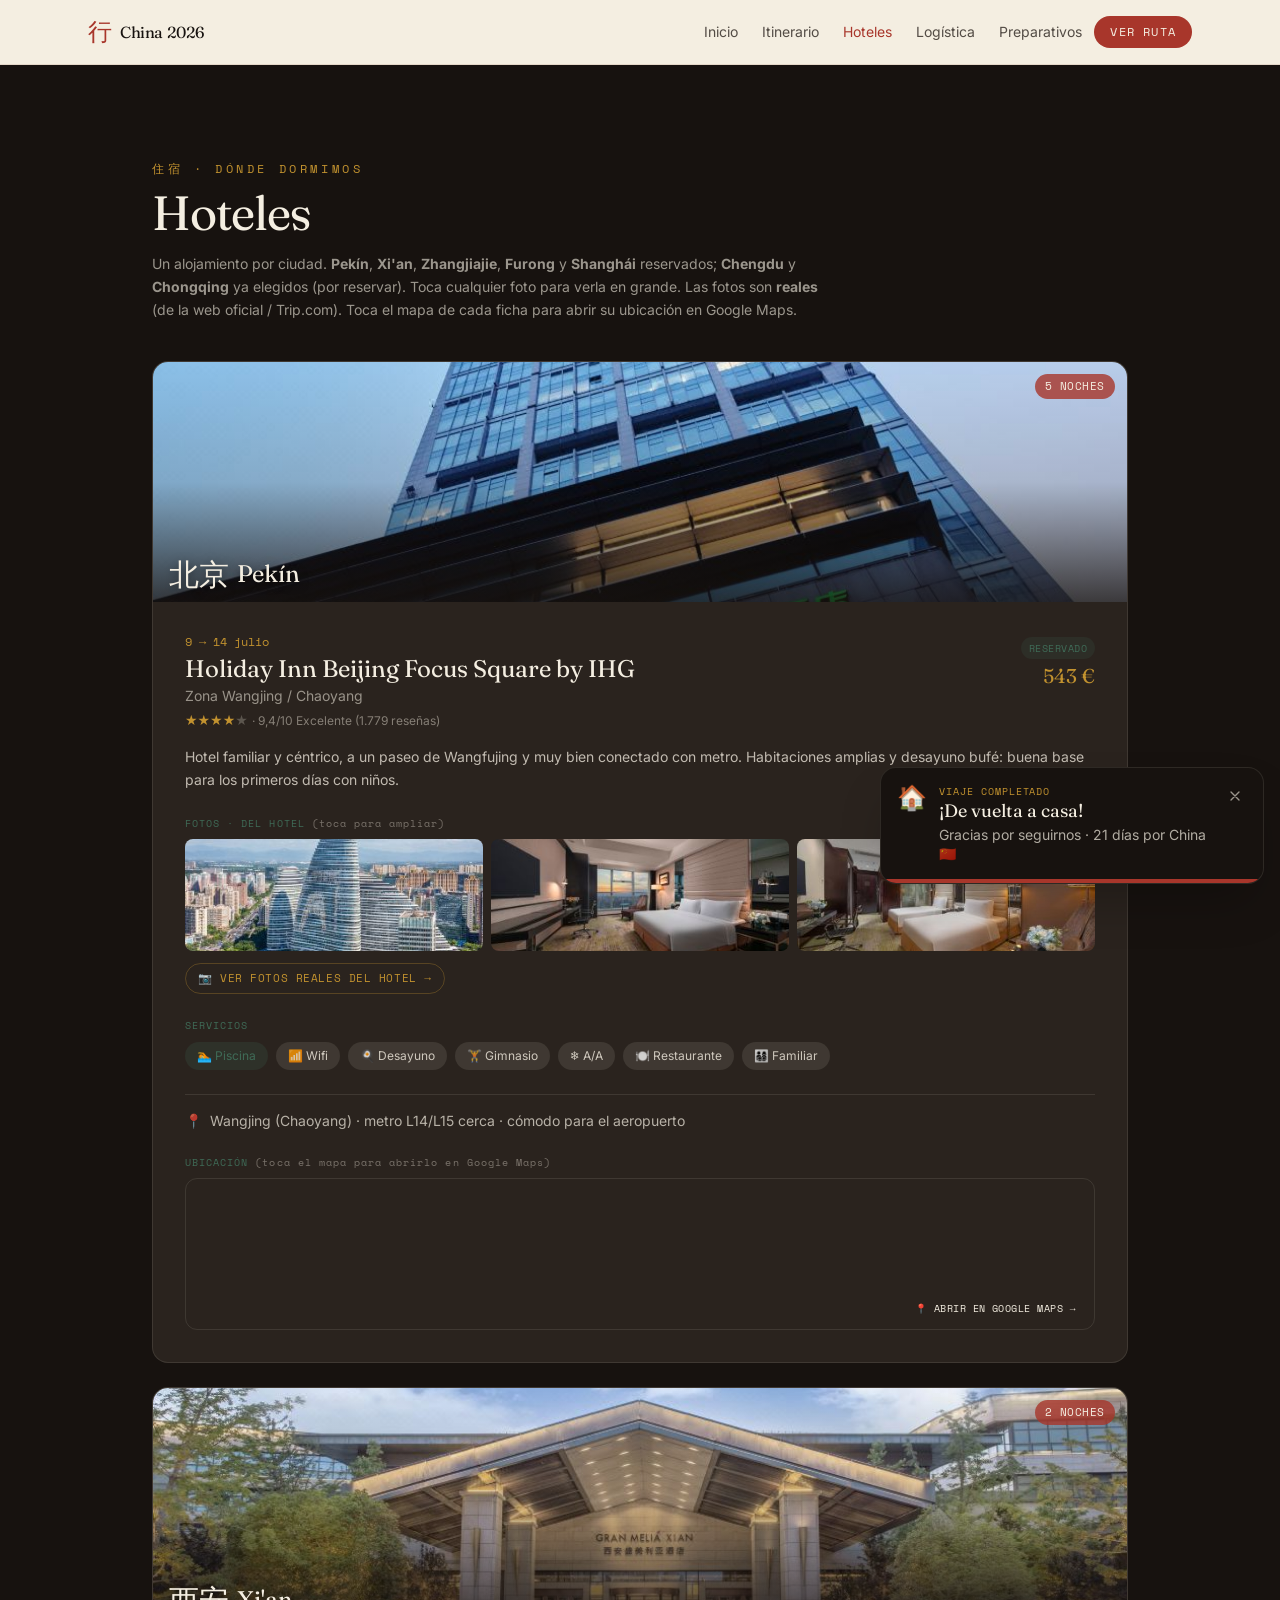
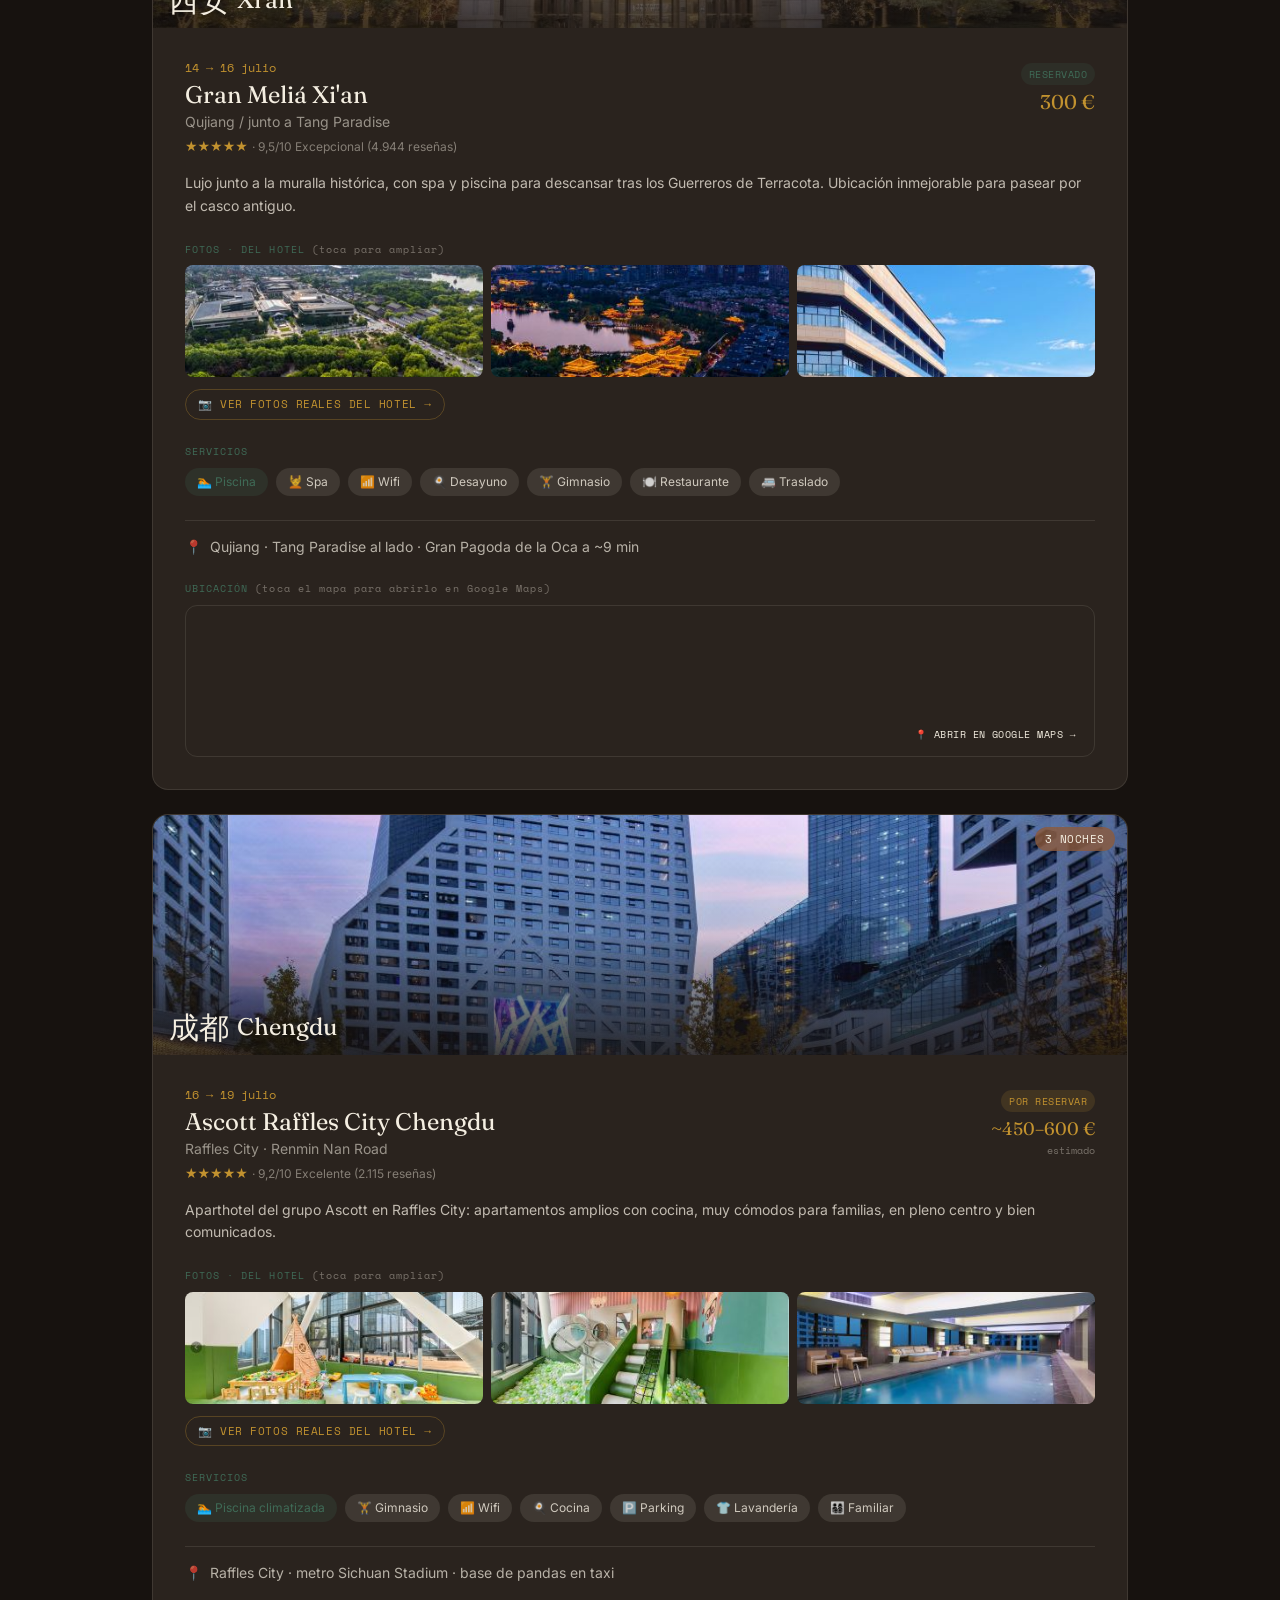
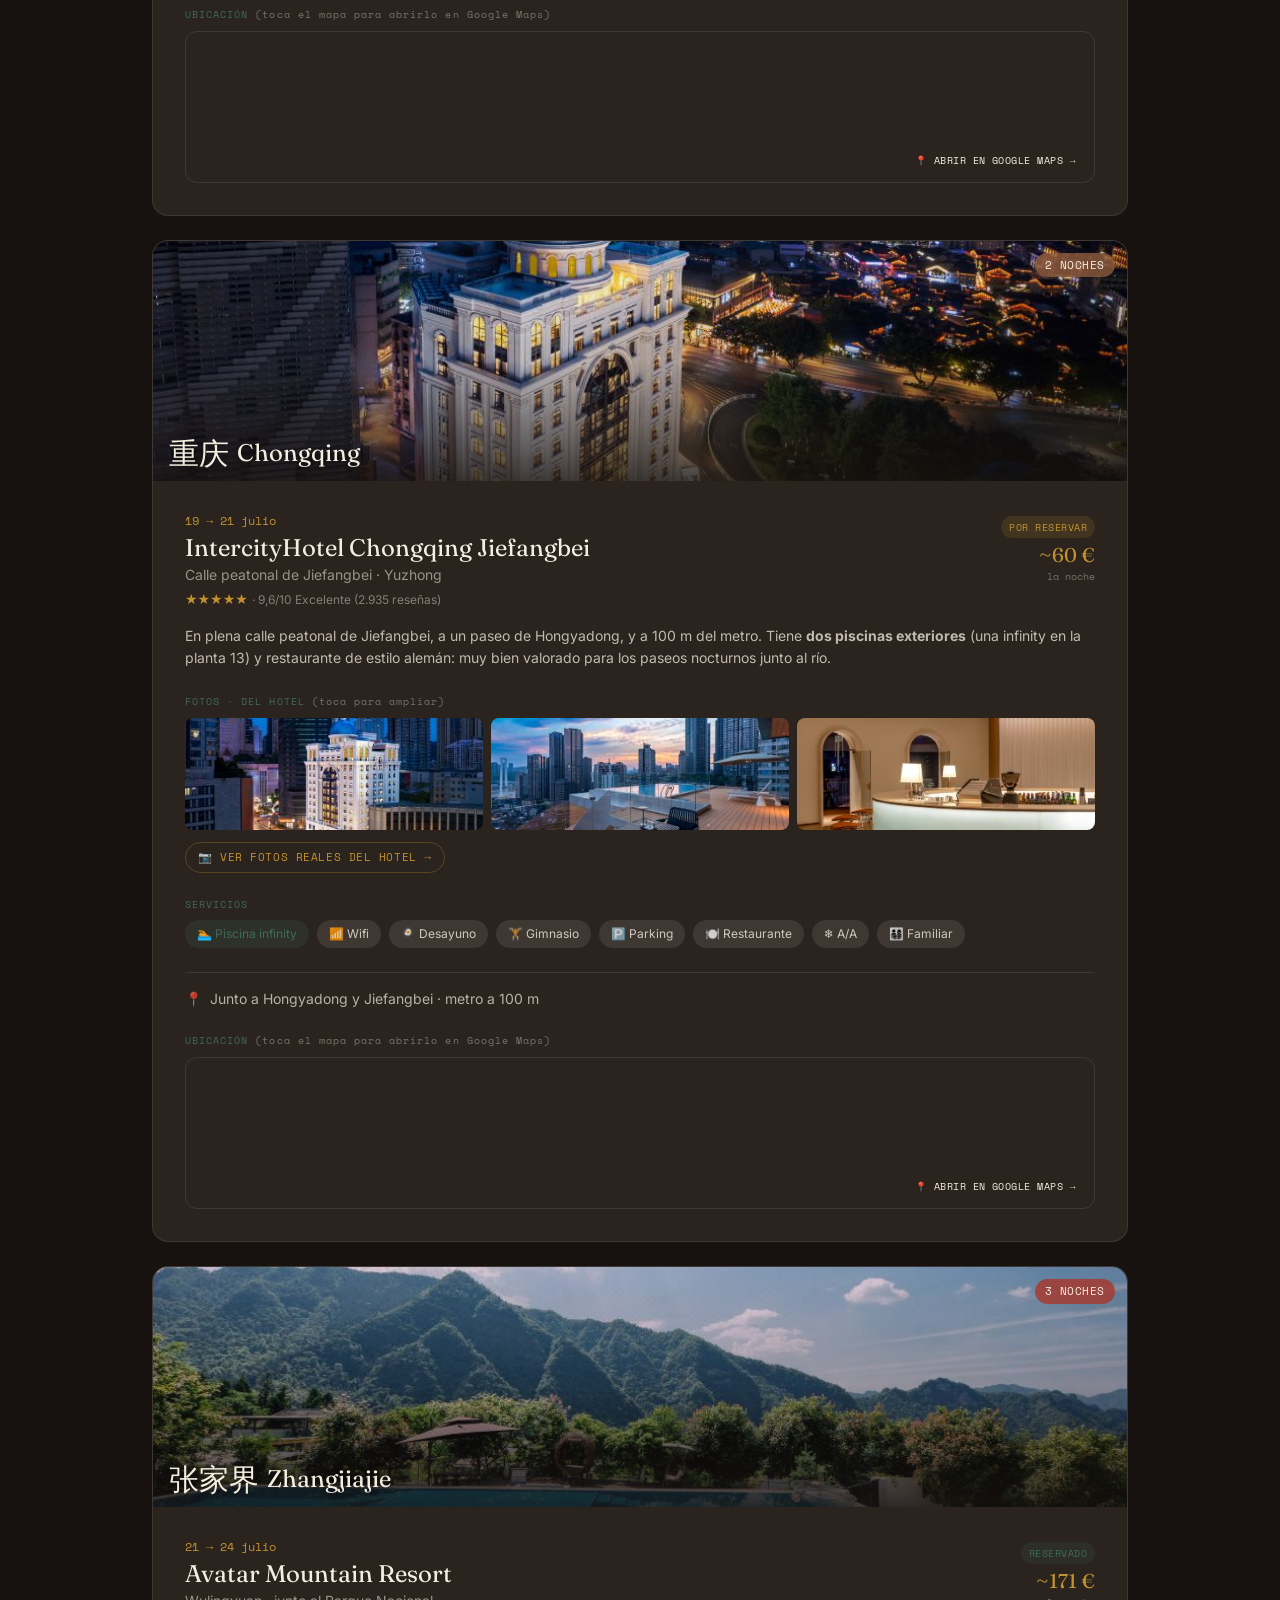
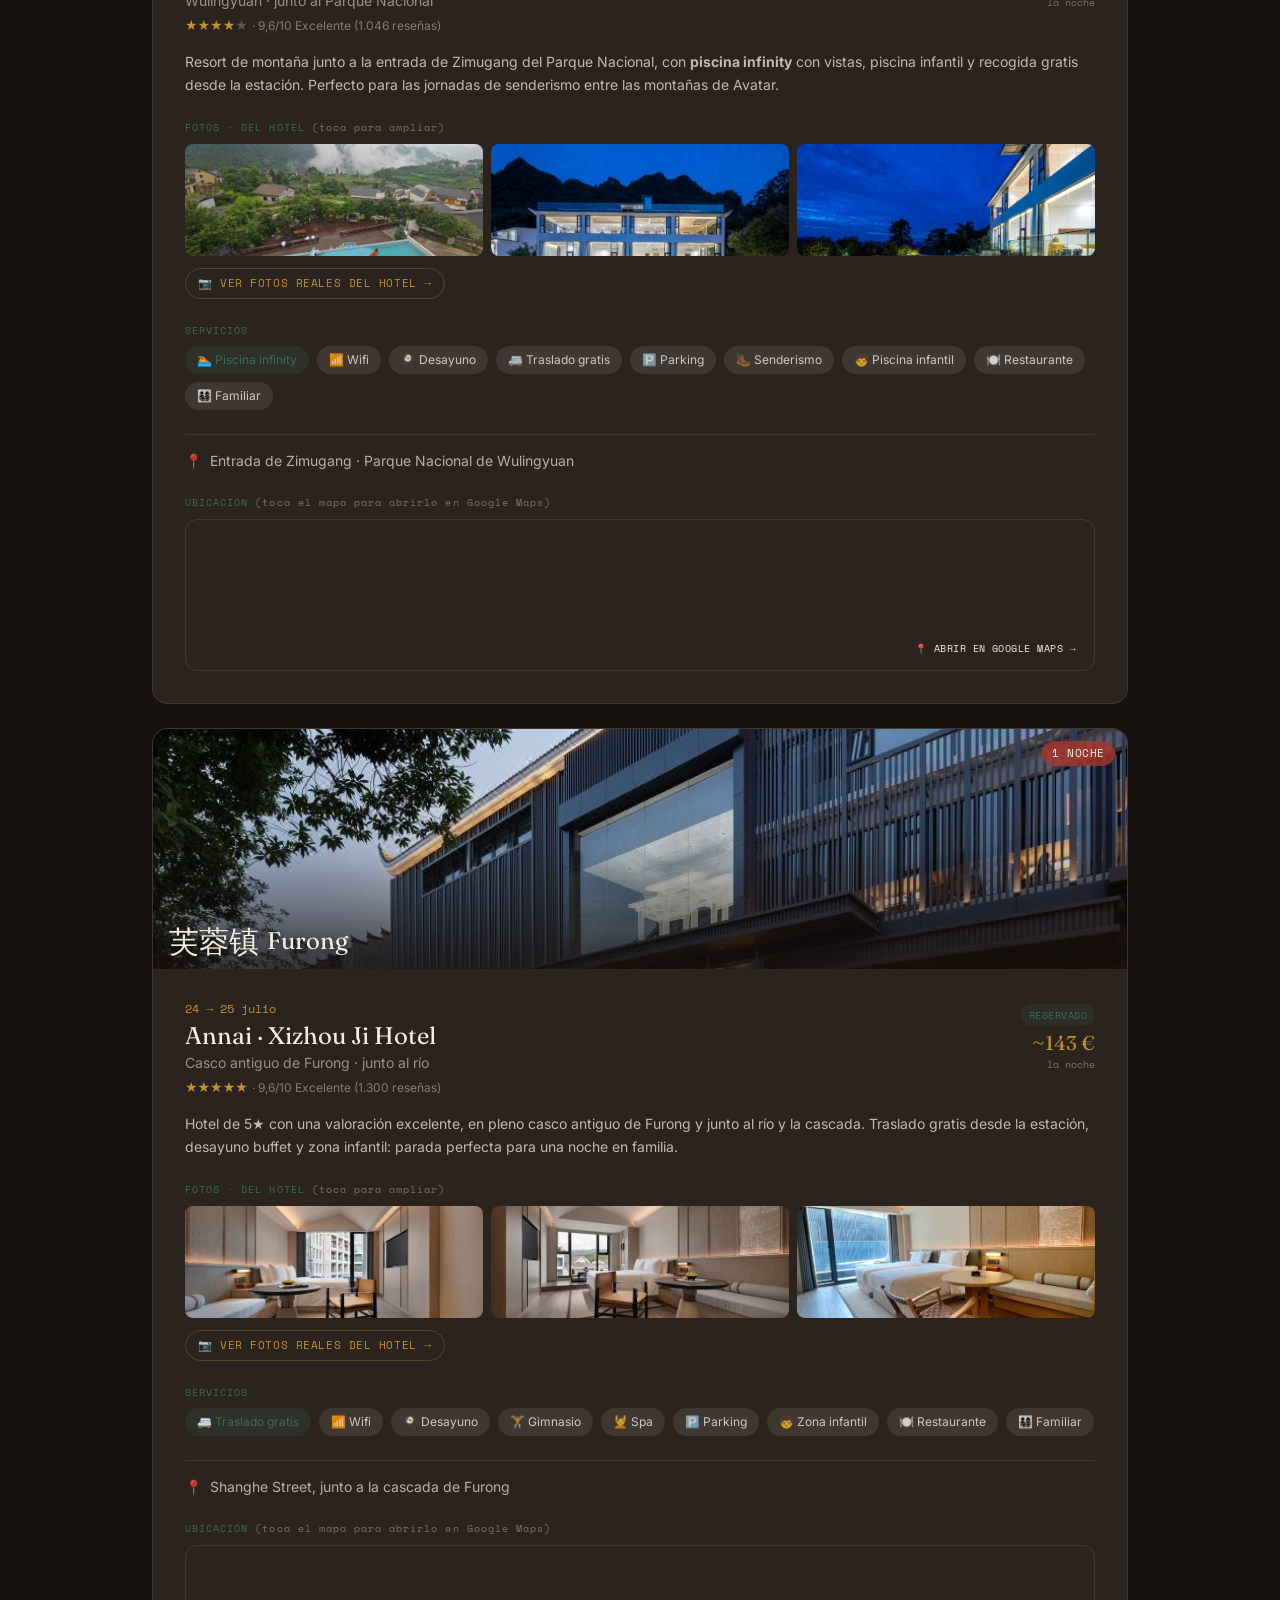
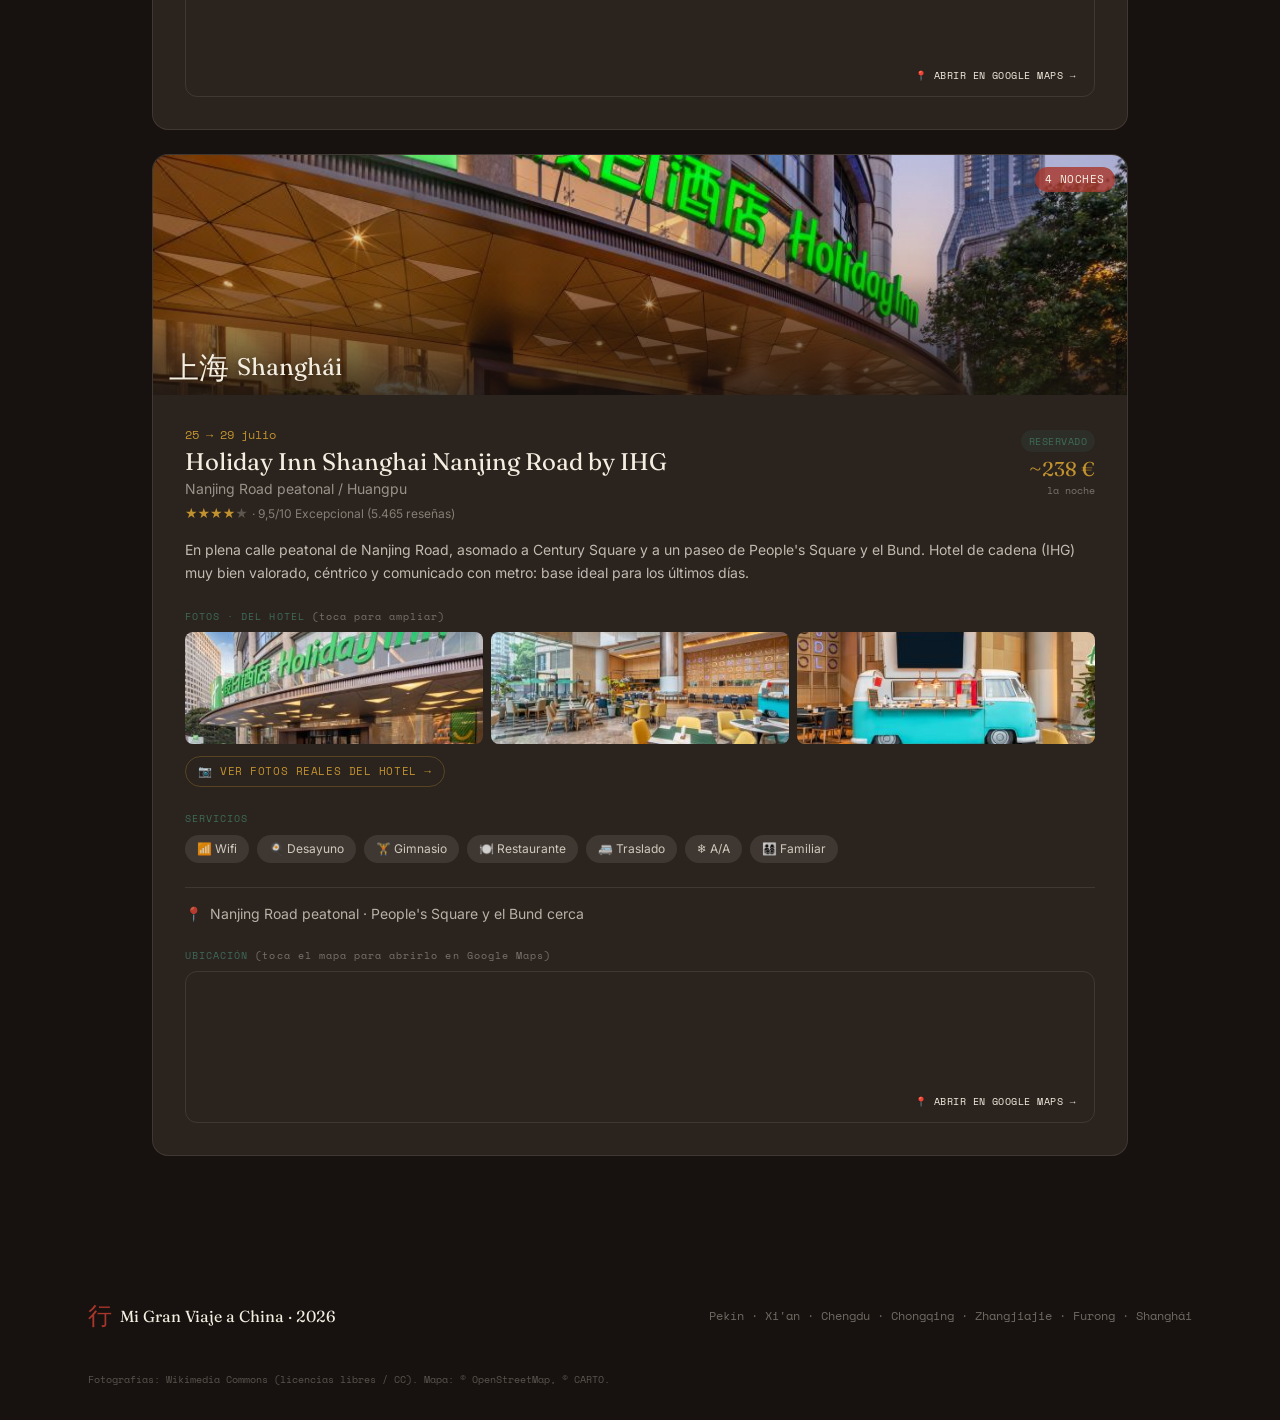
==== commit 6a3aa865: "Chengdu: fotos reales + valoracion y servicios del Ascott Raffles City; ya todos los hoteles con fot" ====
--- a/hoteles.html
+++ b/hoteles.html
@@ -146,7 +146,7 @@
       <div class="mb-10">
         <p class="font-mono text-xs uppercase tracking-[0.3em] text-gold mb-3">住宿 · Dónde dormimos</p>
         <h1 class="font-display text-4xl md:text-5xl font-600 tracking-tight">Hoteles</h1>
-        <p class="text-paper/60 mt-4 max-w-2xl text-sm leading-relaxed">Un alojamiento por ciudad. <strong>Pekín</strong>, <strong>Xi'an</strong>, <strong>Zhangjiajie</strong>, <strong>Furong</strong> y <strong>Shanghái</strong> reservados; <strong>Chengdu</strong> y <strong>Chongqing</strong> ya elegidos (por reservar). Toca cualquier foto para verla en grande. Las fotos son <strong>reales</strong> (de la web oficial / Trip.com) salvo <strong>Chengdu</strong>, aún de muestra. Toca el mapa de cada ficha para abrir su ubicación en Google Maps.</p>
+        <p class="text-paper/60 mt-4 max-w-2xl text-sm leading-relaxed">Un alojamiento por ciudad. <strong>Pekín</strong>, <strong>Xi'an</strong>, <strong>Zhangjiajie</strong>, <strong>Furong</strong> y <strong>Shanghái</strong> reservados; <strong>Chengdu</strong> y <strong>Chongqing</strong> ya elegidos (por reservar). Toca cualquier foto para verla en grande. Las fotos son <strong>reales</strong> (de la web oficial / Trip.com). Toca el mapa de cada ficha para abrir su ubicación en Google Maps.</p>
       </div>
       <div class="space-y-6">
       <article class="bg-inksoft rounded-2xl border border-paper/10 overflow-hidden">
@@ -263,7 +263,7 @@
       </article>
       <article class="bg-inksoft rounded-2xl border border-paper/10 overflow-hidden">
         <div class="relative">
-          <img src="assets/hotels/ext2.jpg" alt="Foto de ejemplo del hotel" loading="lazy" class="hotel-photo cursor-zoom-in w-full h-48 md:h-60 object-cover" data-gallery="2" />
+          <img src="assets/hotels/chengdu-ext.jpg" alt="Ascott Raffles City Chengdu" loading="lazy" class="hotel-photo cursor-zoom-in w-full h-48 md:h-60 object-cover" data-gallery="2" />
           <div class="absolute inset-0 bg-gradient-to-t from-ink/80 via-ink/15 to-transparent pointer-events-none"></div>
           <span class="absolute top-3 right-3 font-mono text-[0.7rem] uppercase tracking-wider bg-clay/80 text-paper px-2.5 py-1 rounded-full pointer-events-none">3 noches</span>
           <div class="absolute bottom-3 left-4 flex items-end gap-2 pointer-events-none">
@@ -276,8 +276,8 @@
             <div class="min-w-0">
               <p class="font-mono text-xs text-gold mb-1">16 → 19 julio</p>
               <h2 class="font-display text-2xl font-600 leading-tight">Ascott Raffles City Chengdu</h2>
-              <p class="text-paper/55 text-sm mt-0.5">Raffles City / centro</p>
-              <p class="text-sm mt-1"><span class="text-gold">★★★★★</span><span class="text-paper/25"></span></p>
+              <p class="text-paper/55 text-sm mt-0.5">Raffles City · Renmin Nan Road</p>
+              <p class="text-sm mt-1"><span class="text-gold">★★★★★</span> <span class="text-paper/45 text-xs">· 9,2/10 Excelente (2.115 reseñas)</span></p>
             </div>
             <div class="text-right shrink-0">
               <span class="font-mono text-[0.6rem] uppercase tracking-wider bg-gold/15 text-gold px-2 py-1 rounded-full">Por reservar</span>
@@ -287,27 +287,27 @@
 
           <p class="text-paper/75 text-sm leading-relaxed mt-4">Aparthotel del grupo Ascott en Raffles City: apartamentos amplios con cocina, muy cómodos para familias, en pleno centro y bien comunicados.</p>
 
-          <p class="font-mono text-[0.65rem] uppercase tracking-widest text-jade mt-6 mb-2">Fotos · ejemplo <span class="text-paper/40 normal-case">(toca para ampliar)</span></p>
+          <p class="font-mono text-[0.65rem] uppercase tracking-widest text-jade mt-6 mb-2">Fotos · del hotel <span class="text-paper/40 normal-case">(toca para ampliar)</span></p>
           <div class="grid grid-cols-3 gap-2">
-            <img src="assets/hotels/room2.jpg" alt="Foto de ejemplo del hotel" loading="lazy" class="hotel-photo cursor-zoom-in w-full h-24 sm:h-28 object-cover rounded-lg" data-gallery="2" />
-            <img src="assets/hotels/room3.jpg" alt="Foto de ejemplo del hotel" loading="lazy" class="hotel-photo cursor-zoom-in w-full h-24 sm:h-28 object-cover rounded-lg" data-gallery="2" />
-            <img src="assets/hotels/pool1.jpg" alt="Foto de ejemplo del hotel" loading="lazy" class="hotel-photo cursor-zoom-in w-full h-24 sm:h-28 object-cover rounded-lg" data-gallery="2" />
-          </div>
-          <a href="https://www.google.com/search?tbm=isch&amp;q=Ascott+Raffles+City+Chengdu+hotel" target="_blank" rel="noopener" class="mt-3 inline-flex items-center gap-1.5 font-mono text-[0.7rem] uppercase tracking-wider text-gold hover:text-paper border border-gold/30 hover:border-gold hover:bg-gold/15 transition-colors px-3 py-1.5 rounded-full">📷 Ver fotos reales del hotel →</a>
-
-          <p class="font-mono text-[0.65rem] uppercase tracking-widest text-jade mt-6 mb-2">Servicios <span class="text-paper/40 normal-case">(por confirmar)</span></p>
+            <img src="assets/hotels/chengdu1.jpg" alt="Ascott Raffles City Chengdu" loading="lazy" class="hotel-photo cursor-zoom-in w-full h-24 sm:h-28 object-cover rounded-lg" data-gallery="2" />
+            <img src="assets/hotels/chengdu2.jpg" alt="Ascott Raffles City Chengdu" loading="lazy" class="hotel-photo cursor-zoom-in w-full h-24 sm:h-28 object-cover rounded-lg" data-gallery="2" />
+            <img src="assets/hotels/chengdu3.jpg" alt="Ascott Raffles City Chengdu" loading="lazy" class="hotel-photo cursor-zoom-in w-full h-24 sm:h-28 object-cover rounded-lg" data-gallery="2" />
+          </div>
+          <a href="https://us.trip.com/hotels/chengdu-hotel-detail-533147/ascott-raffles-city-chengdu/" target="_blank" rel="noopener" class="mt-3 inline-flex items-center gap-1.5 font-mono text-[0.7rem] uppercase tracking-wider text-gold hover:text-paper border border-gold/30 hover:border-gold hover:bg-gold/15 transition-colors px-3 py-1.5 rounded-full">📷 Ver fotos reales del hotel →</a>
+
+          <p class="font-mono text-[0.65rem] uppercase tracking-widest text-jade mt-6 mb-2">Servicios</p>
           <div class="flex flex-wrap gap-2">
-            <span class="inline-flex items-center gap-1.5 bg-jade/20 text-jade text-xs rounded-full px-3 py-1.5">🏊 Piscina</span>
+            <span class="inline-flex items-center gap-1.5 bg-jade/20 text-jade text-xs rounded-full px-3 py-1.5">🏊 Piscina climatizada</span>
             <span class="inline-flex items-center gap-1.5 bg-paper/10 text-paper/80 text-xs rounded-full px-3 py-1.5">🏋️ Gimnasio</span>
             <span class="inline-flex items-center gap-1.5 bg-paper/10 text-paper/80 text-xs rounded-full px-3 py-1.5">📶 Wifi</span>
             <span class="inline-flex items-center gap-1.5 bg-paper/10 text-paper/80 text-xs rounded-full px-3 py-1.5">🍳 Cocina</span>
-            <span class="inline-flex items-center gap-1.5 bg-paper/10 text-paper/80 text-xs rounded-full px-3 py-1.5">❄️ A/A</span>
+            <span class="inline-flex items-center gap-1.5 bg-paper/10 text-paper/80 text-xs rounded-full px-3 py-1.5">🅿️ Parking</span>
             <span class="inline-flex items-center gap-1.5 bg-paper/10 text-paper/80 text-xs rounded-full px-3 py-1.5">👕 Lavandería</span>
             <span class="inline-flex items-center gap-1.5 bg-paper/10 text-paper/80 text-xs rounded-full px-3 py-1.5">👨‍👩‍👧‍👦 Familiar</span>
           </div>
 
           <div class="mt-6 pt-4 border-t border-paper/10 flex items-center gap-2 text-sm text-paper/70">
-            <span aria-hidden="true">📍</span><span>Centro y metro cerca · base de pandas en taxi</span>
+            <span aria-hidden="true">📍</span><span>Raffles City · metro Sichuan Stadium · base de pandas en taxi</span>
           </div>
 
           <p class="font-mono text-[0.65rem] uppercase tracking-widest text-jade mt-6 mb-2">Ubicación <span class="text-paper/40 normal-case">(toca el mapa para abrirlo en Google Maps)</span></p>
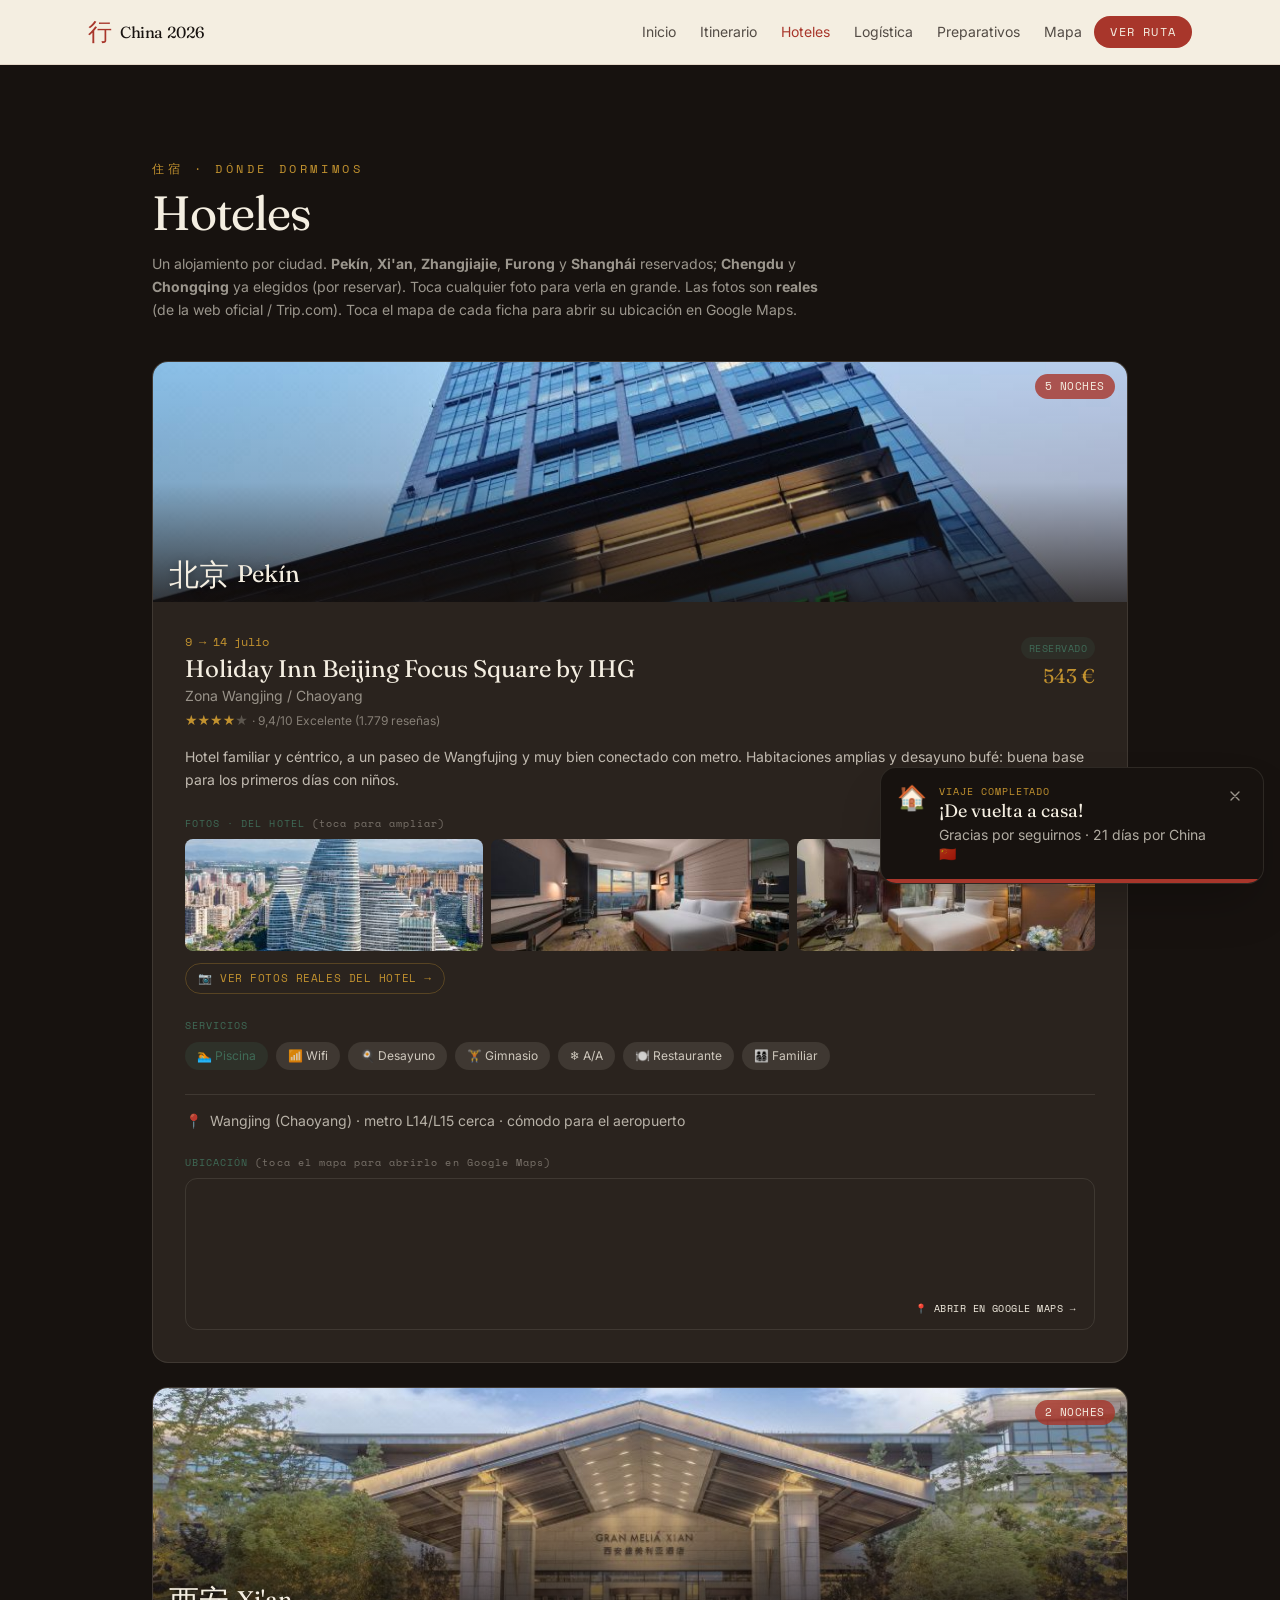
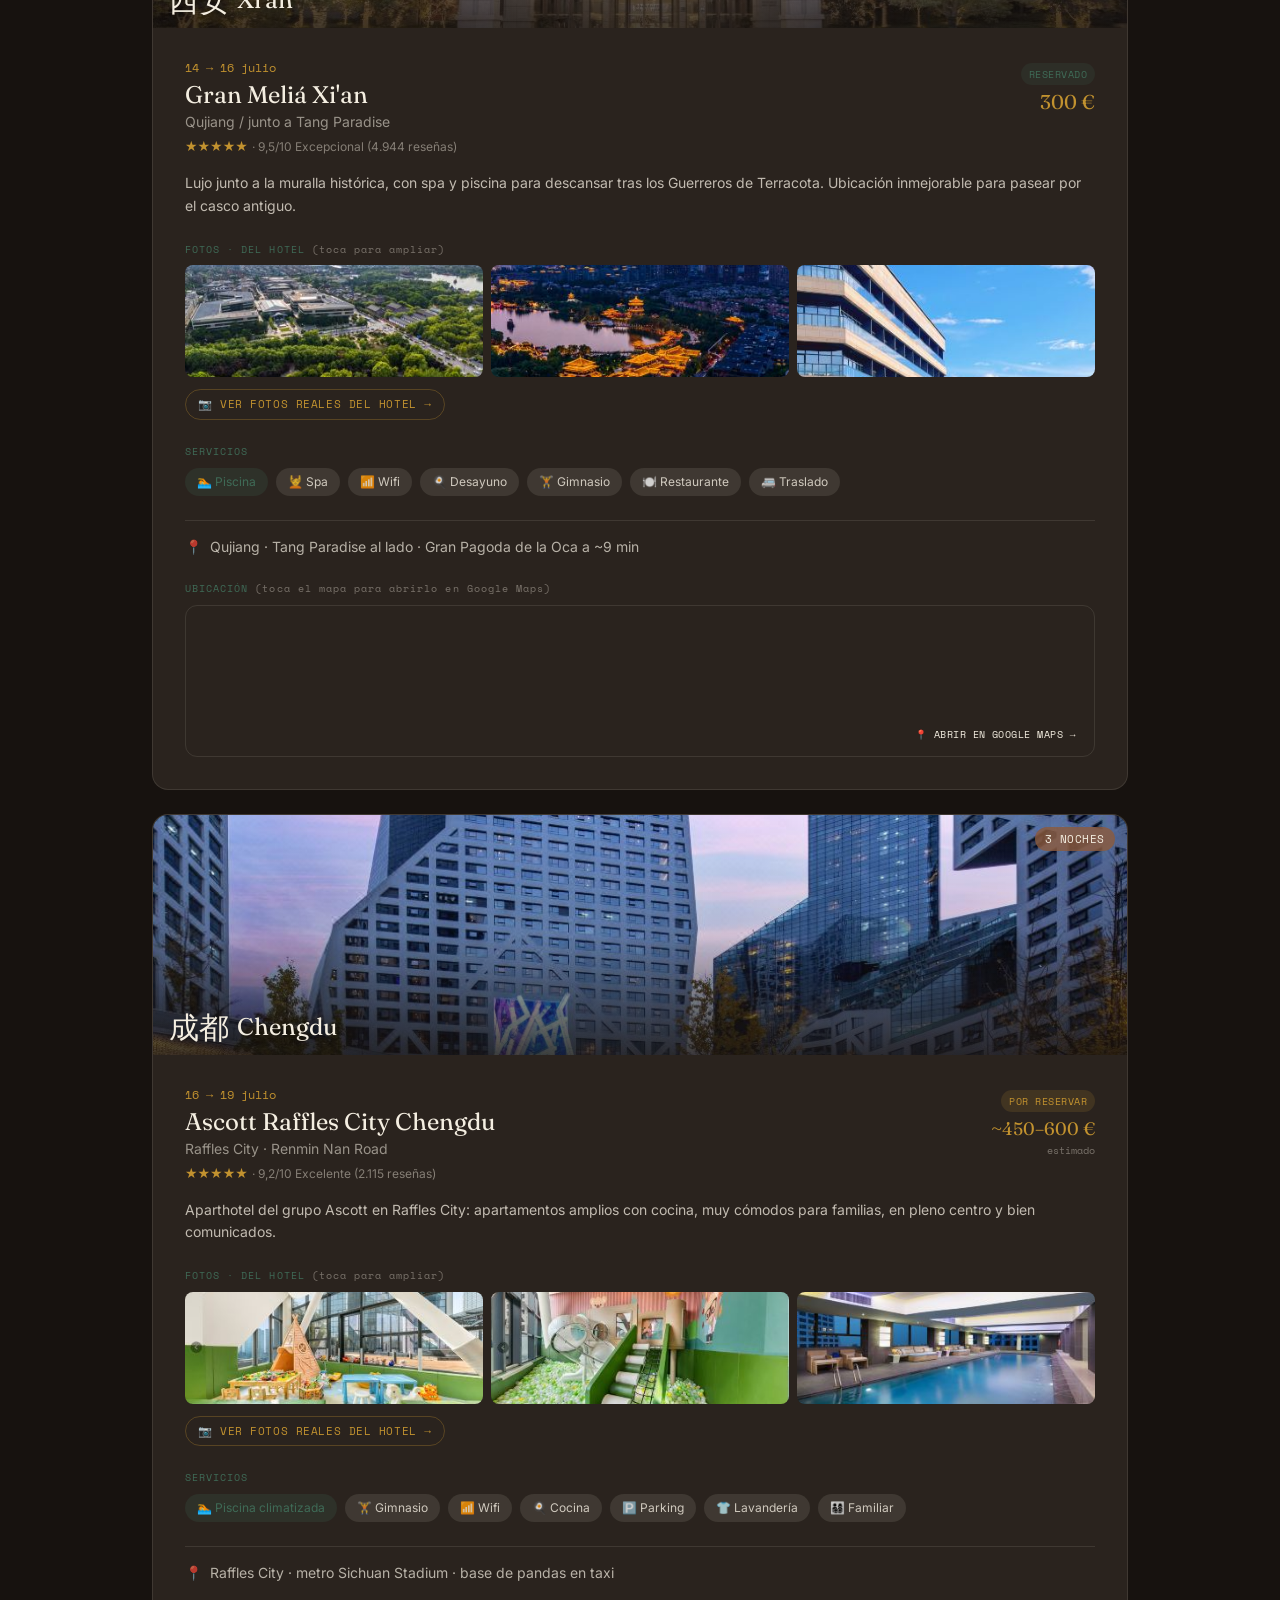
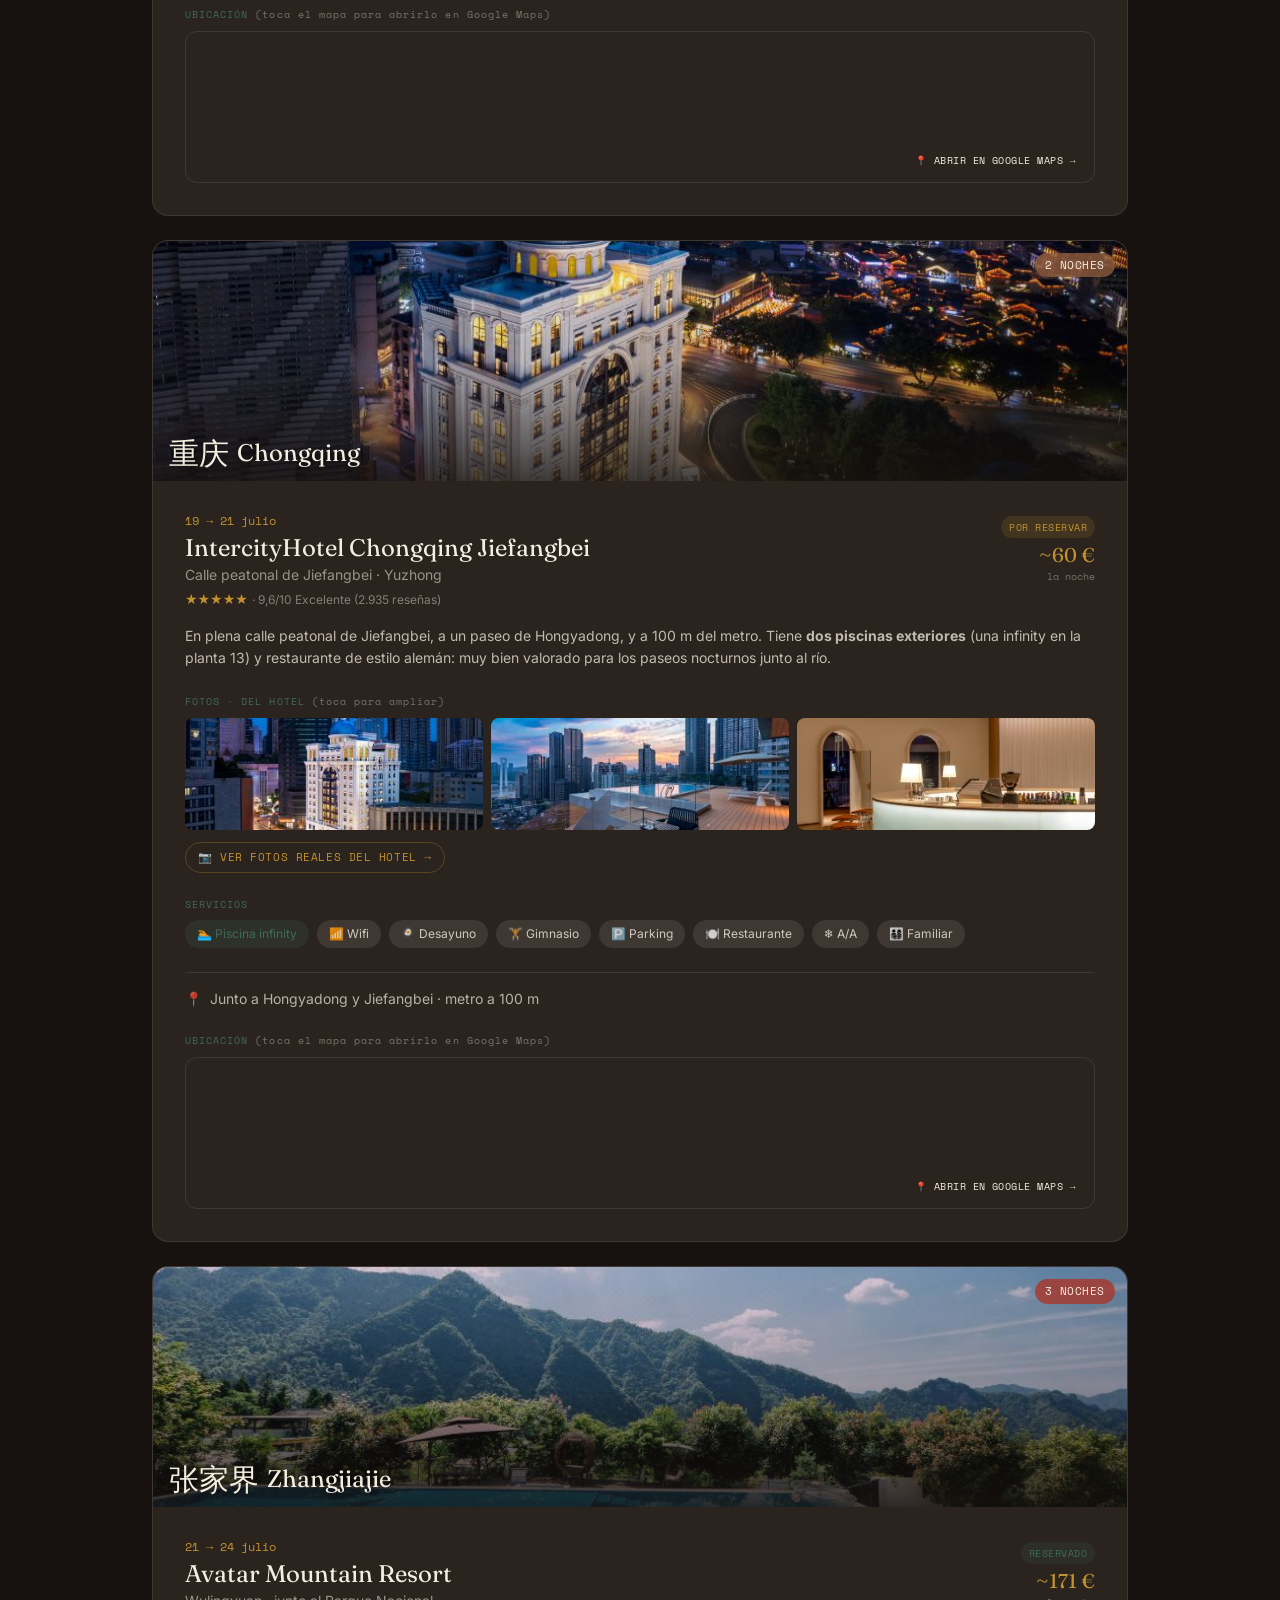
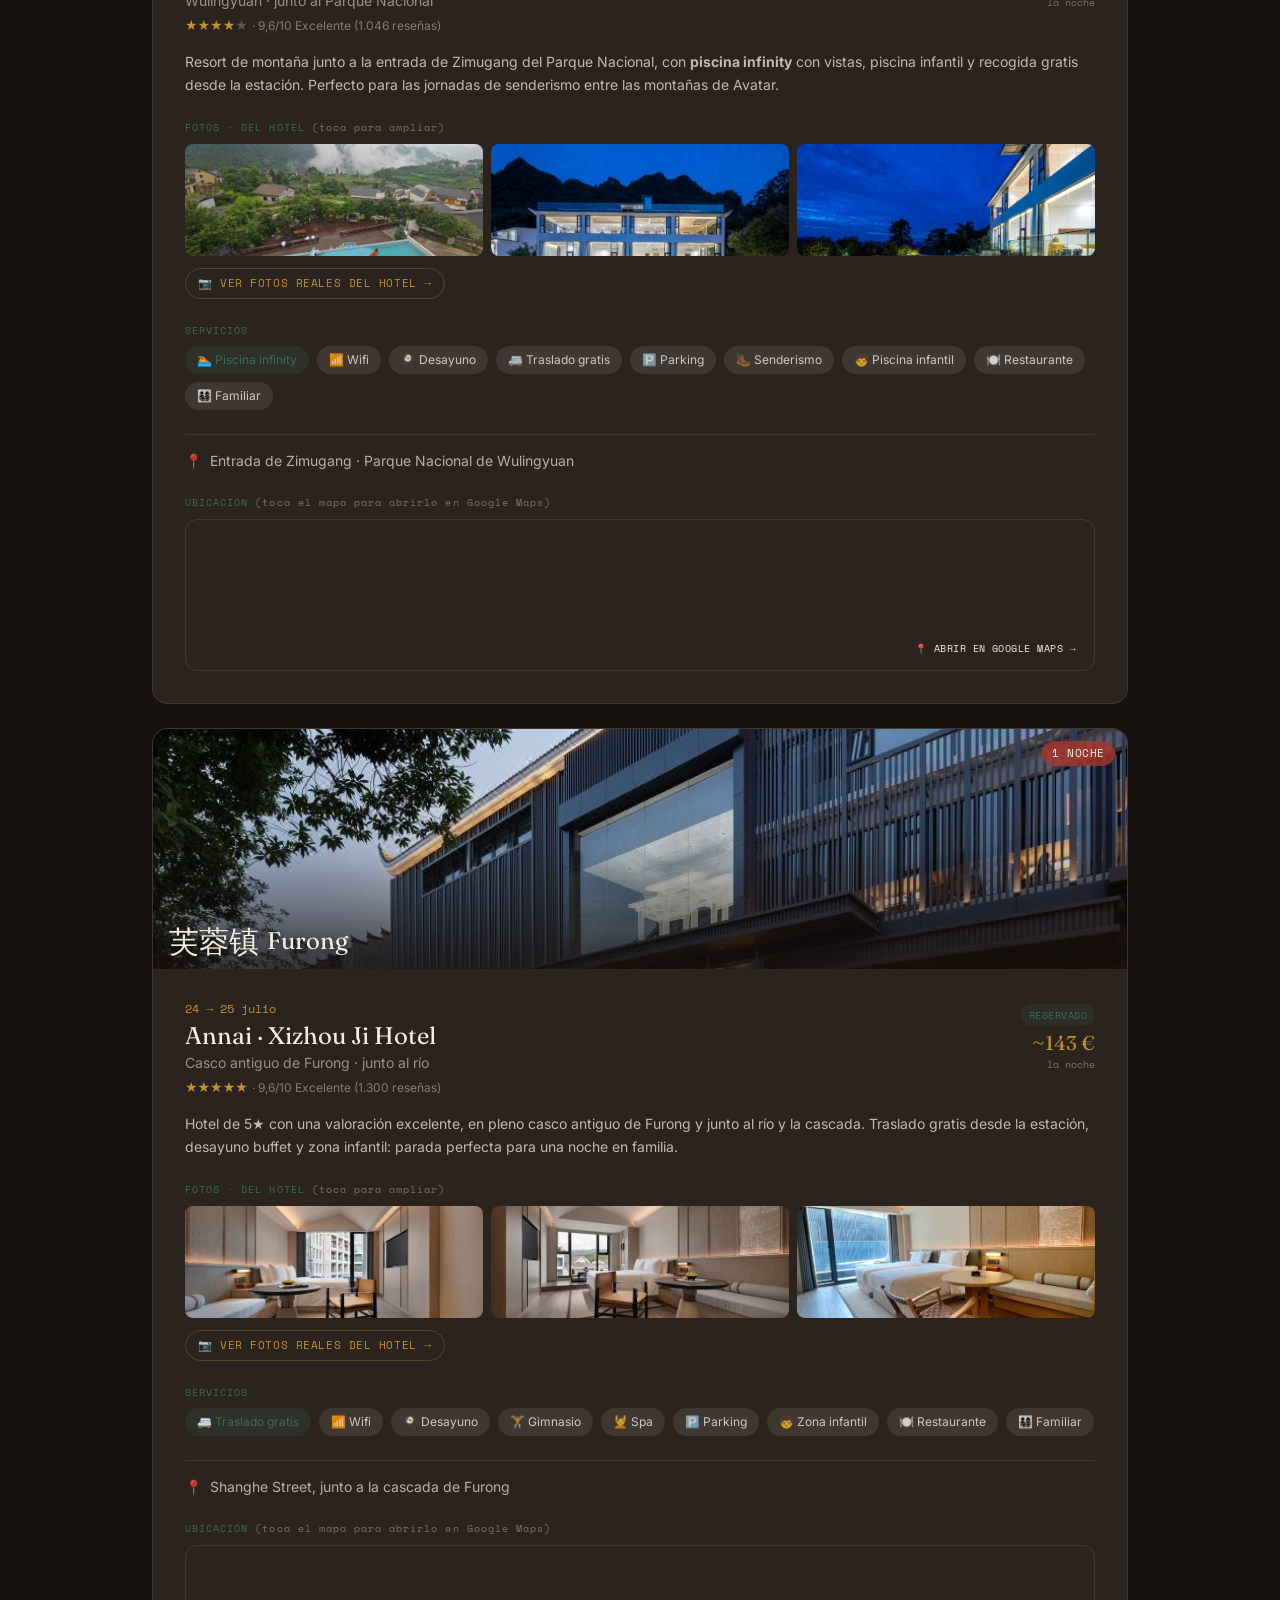
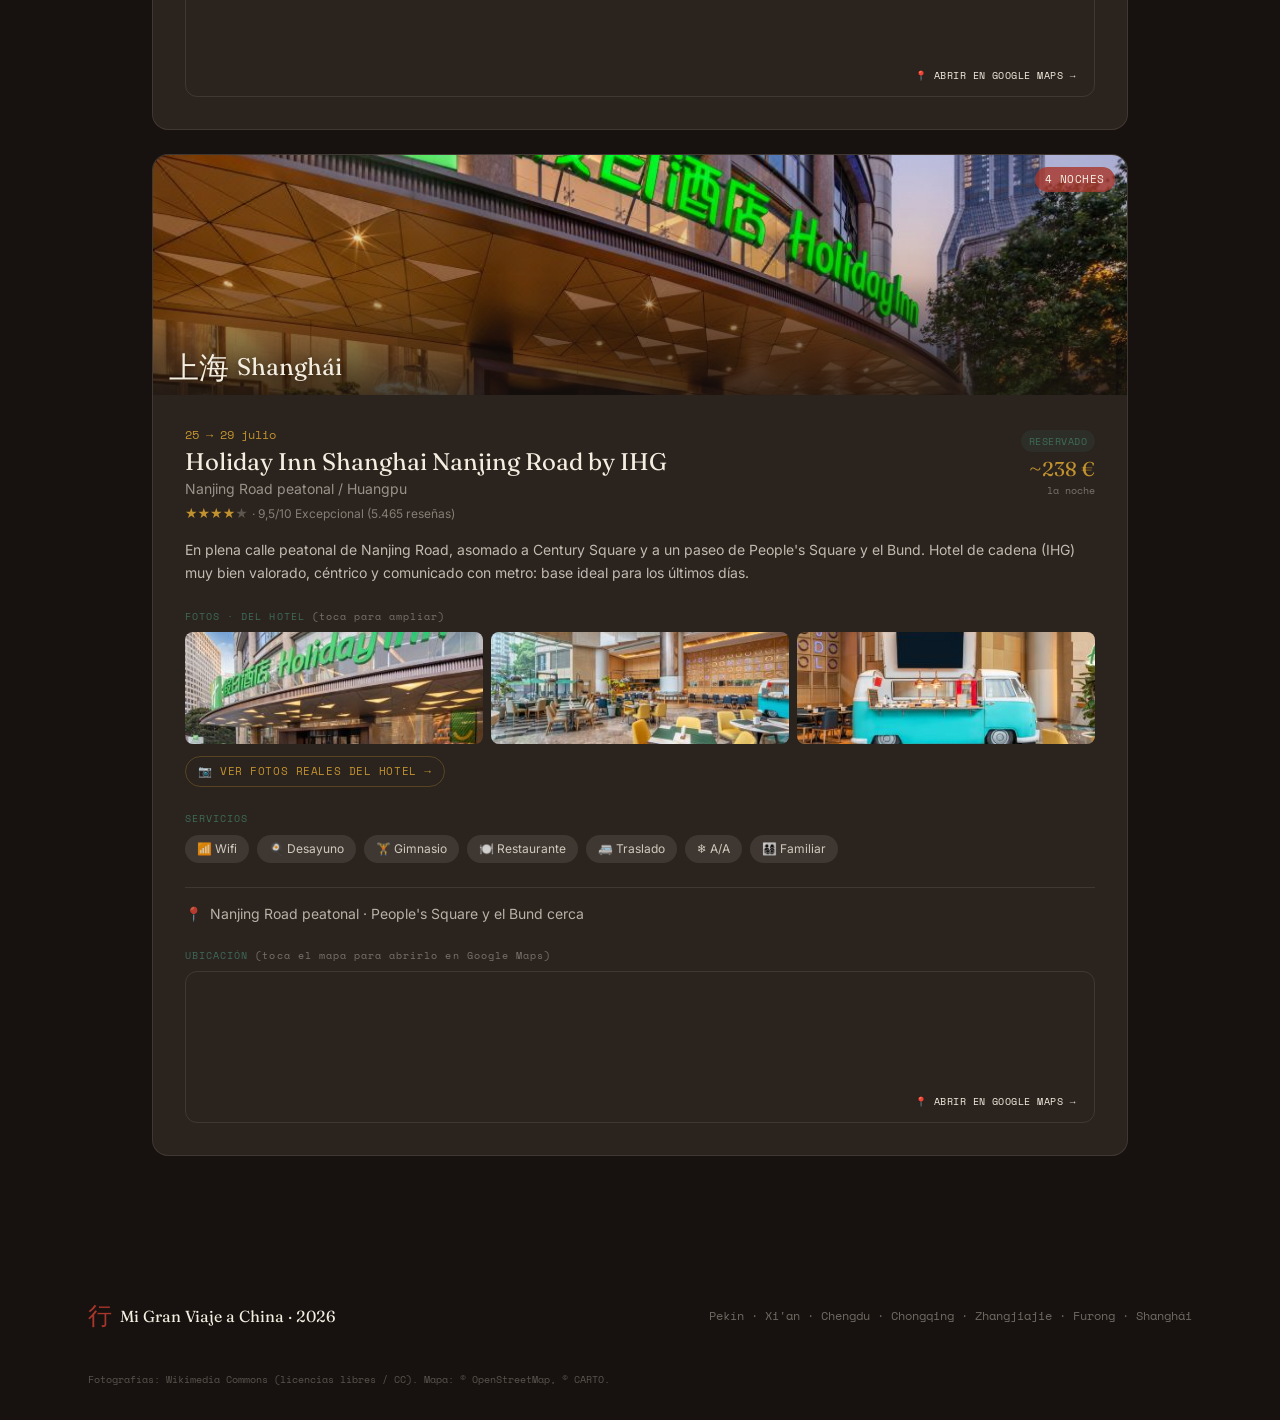
==== commit dffd7085: "Menu: opcion "Mapa" que abre un popup con el mapa grande de la ruta (todas las paginas); tren direct" ====
--- a/hoteles.html
+++ b/hoteles.html
@@ -761,5 +761,92 @@
   </script>
   <!-- /lightbox -->
 
+  <!-- ===== Popup: mapa grande de la ruta (enlace "Mapa" del menú) ===== -->
+  <div id="rutaMapModal" class="fixed inset-0 bg-ink/95 hidden items-center justify-center p-4" style="z-index:90" role="dialog" aria-modal="true" aria-label="Mapa de la ruta">
+    <div class="relative w-full max-w-4xl">
+      <div class="flex items-center justify-between mb-3">
+        <div class="flex items-center gap-2 min-w-0">
+          <span class="font-cn text-cinnabar text-xl">行</span>
+          <span class="font-display font-600 text-paper text-base sm:text-lg truncate">Mapa de la ruta · China 2026</span>
+        </div>
+        <button id="rutaMapClose" type="button" aria-label="Cerrar" class="shrink-0 w-10 h-10 inline-flex items-center justify-center rounded-full bg-paper/10 hover:bg-paper/20 text-paper text-2xl leading-none transition-colors">&times;</button>
+      </div>
+      <div id="rutaMapBox" class="w-full rounded-2xl overflow-hidden border border-paper/15 bg-cream" style="height:72vh"></div>
+      <p class="font-mono text-[0.65rem] text-paper/40 mt-2 text-center">Pekín → Xi'an → Chengdu → Chongqing → Zhangjiajie → Furong → Shanghái</p>
+    </div>
+  </div>
+  <script>
+    (function () {
+      var modal = document.getElementById('rutaMapModal');
+      if (!modal) return;
+      if (!document.body.hasAttribute('data-mapnav')) {
+        document.body.setAttribute('data-mapnav', '1');
+        var dUl = document.querySelector('header nav ul');
+        if (dUl) {
+          var dli = document.createElement('li');
+          dli.innerHTML = '<a href="#" class="js-open-map cursor-pointer text-inksoft/80 hover:text-cinnabar transition-colors">Mapa</a>';
+          dUl.appendChild(dli);
+        }
+        var mUl = document.querySelector('#mobileMenu ul');
+        if (mUl) {
+          var mli = document.createElement('li');
+          mli.innerHTML = '<a href="#" class="js-open-map block py-2.5 text-inksoft/80 hover:text-cinnabar transition-colors">Mapa</a>';
+          var cta = mUl.querySelector('li.pt-2');
+          if (cta) mUl.insertBefore(mli, cta); else mUl.appendChild(mli);
+        }
+      }
+      var box = document.getElementById('rutaMapBox');
+      var stops = [
+        { n: '01', name: 'Pekín', cn: '北京', lat: 39.9042, lng: 116.4074 },
+        { n: '02', name: "Xi'an", cn: '西安', lat: 34.3416, lng: 108.9398 },
+        { n: '03', name: 'Chengdu', cn: '成都', lat: 30.5728, lng: 104.0668 },
+        { n: '04', name: 'Chongqing', cn: '重庆', lat: 29.5630, lng: 106.5516 },
+        { n: '05', name: 'Zhangjiajie', cn: '张家界', lat: 29.1170, lng: 110.4794 },
+        { n: '06', name: 'Furong', cn: '芙蓉镇', lat: 28.7050, lng: 109.9930 },
+        { n: '07', name: 'Shanghái', cn: '上海', lat: 31.2304, lng: 121.4737 }
+      ];
+      var map = null;
+      function loadLeaflet(cb) {
+        if (typeof L !== 'undefined') { cb(); return; }
+        if (!document.querySelector('link[data-leaflet]')) {
+          var lk = document.createElement('link'); lk.rel = 'stylesheet'; lk.href = 'assets/leaflet/leaflet.css'; lk.setAttribute('data-leaflet', '1'); document.head.appendChild(lk);
+        }
+        var ex = document.querySelector('script[data-leaflet]');
+        if (ex) { ex.addEventListener('load', cb); return; }
+        var sc = document.createElement('script'); sc.src = 'assets/leaflet/leaflet.js'; sc.setAttribute('data-leaflet', '1'); sc.onload = cb; document.body.appendChild(sc);
+      }
+      function refit() { if (map && map.__line) { map.invalidateSize(); try { map.fitBounds(map.__line, { padding: [45, 45] }); } catch (e) {} } }
+      function build() {
+        if (map) { refit(); return; }
+        if (typeof L === 'undefined') return;
+        map = L.map(box, { scrollWheelZoom: false });
+        L.tileLayer('https://{s}.basemaps.cartocdn.com/light_all/{z}/{x}/{y}{r}.png', { attribution: '&copy; OpenStreetMap, &copy; CARTO', subdomains: 'abcd', maxZoom: 19 }).addTo(map);
+        var line = stops.map(function (s) { return [s.lat, s.lng]; });
+        L.polyline(line, { color: '#A8362B', weight: 4, opacity: 0.9 }).addTo(map);
+        L.polyline([[stops[stops.length - 1].lat, stops[stops.length - 1].lng], [stops[0].lat, stops[0].lng]], { color: '#8C5A3C', weight: 2, opacity: 0.85, dashArray: '6 9' }).addTo(map);
+        stops.forEach(function (s, i) {
+          var fin = i === stops.length - 1, bg = fin ? '#17120F' : '#A8362B', fg = fin ? '#C2922F' : '#F4EEE1';
+          var html = '<div style="width:30px;height:30px;background:' + bg + ';color:' + fg + ';border-radius:6px;display:flex;align-items:center;justify-content:center;font-family:Fraunces,serif;font-weight:700;font-size:13px;box-shadow:0 2px 6px rgba(23,18,15,.35),inset 0 0 0 2px rgba(244,238,225,.4);">' + s.n + '</div>';
+          var icon = L.divIcon({ html: html, className: '', iconSize: [30, 30], iconAnchor: [15, 15], popupAnchor: [0, -16] });
+          L.marker([s.lat, s.lng], { icon: icon }).addTo(map).bindPopup('<strong style="font-family:Fraunces,serif;font-size:15px;">' + s.name + '</strong> <span style="color:#A8362B;">' + s.cn + '</span>');
+        });
+        map.__line = line;
+        map.fitBounds(line, { padding: [45, 45] });
+      }
+      function openModal() {
+        modal.classList.remove('hidden'); modal.classList.add('flex');
+        document.documentElement.style.overflow = 'hidden';
+        var mm = document.getElementById('mobileMenu'); if (mm) mm.classList.add('hidden');
+        loadLeaflet(function () { setTimeout(build, 30); setTimeout(refit, 280); });
+      }
+      function closeModal() { modal.classList.add('hidden'); modal.classList.remove('flex'); document.documentElement.style.overflow = ''; }
+      document.querySelectorAll('.js-open-map').forEach(function (a) { a.addEventListener('click', function (e) { e.preventDefault(); openModal(); }); });
+      document.getElementById('rutaMapClose').addEventListener('click', closeModal);
+      modal.addEventListener('click', function (e) { if (e.target === modal) closeModal(); });
+      document.addEventListener('keydown', function (e) { if (e.key === 'Escape' && !modal.classList.contains('hidden')) closeModal(); });
+    })();
+  </script>
+  <!-- /popup mapa -->
+
 </body>
 </html>
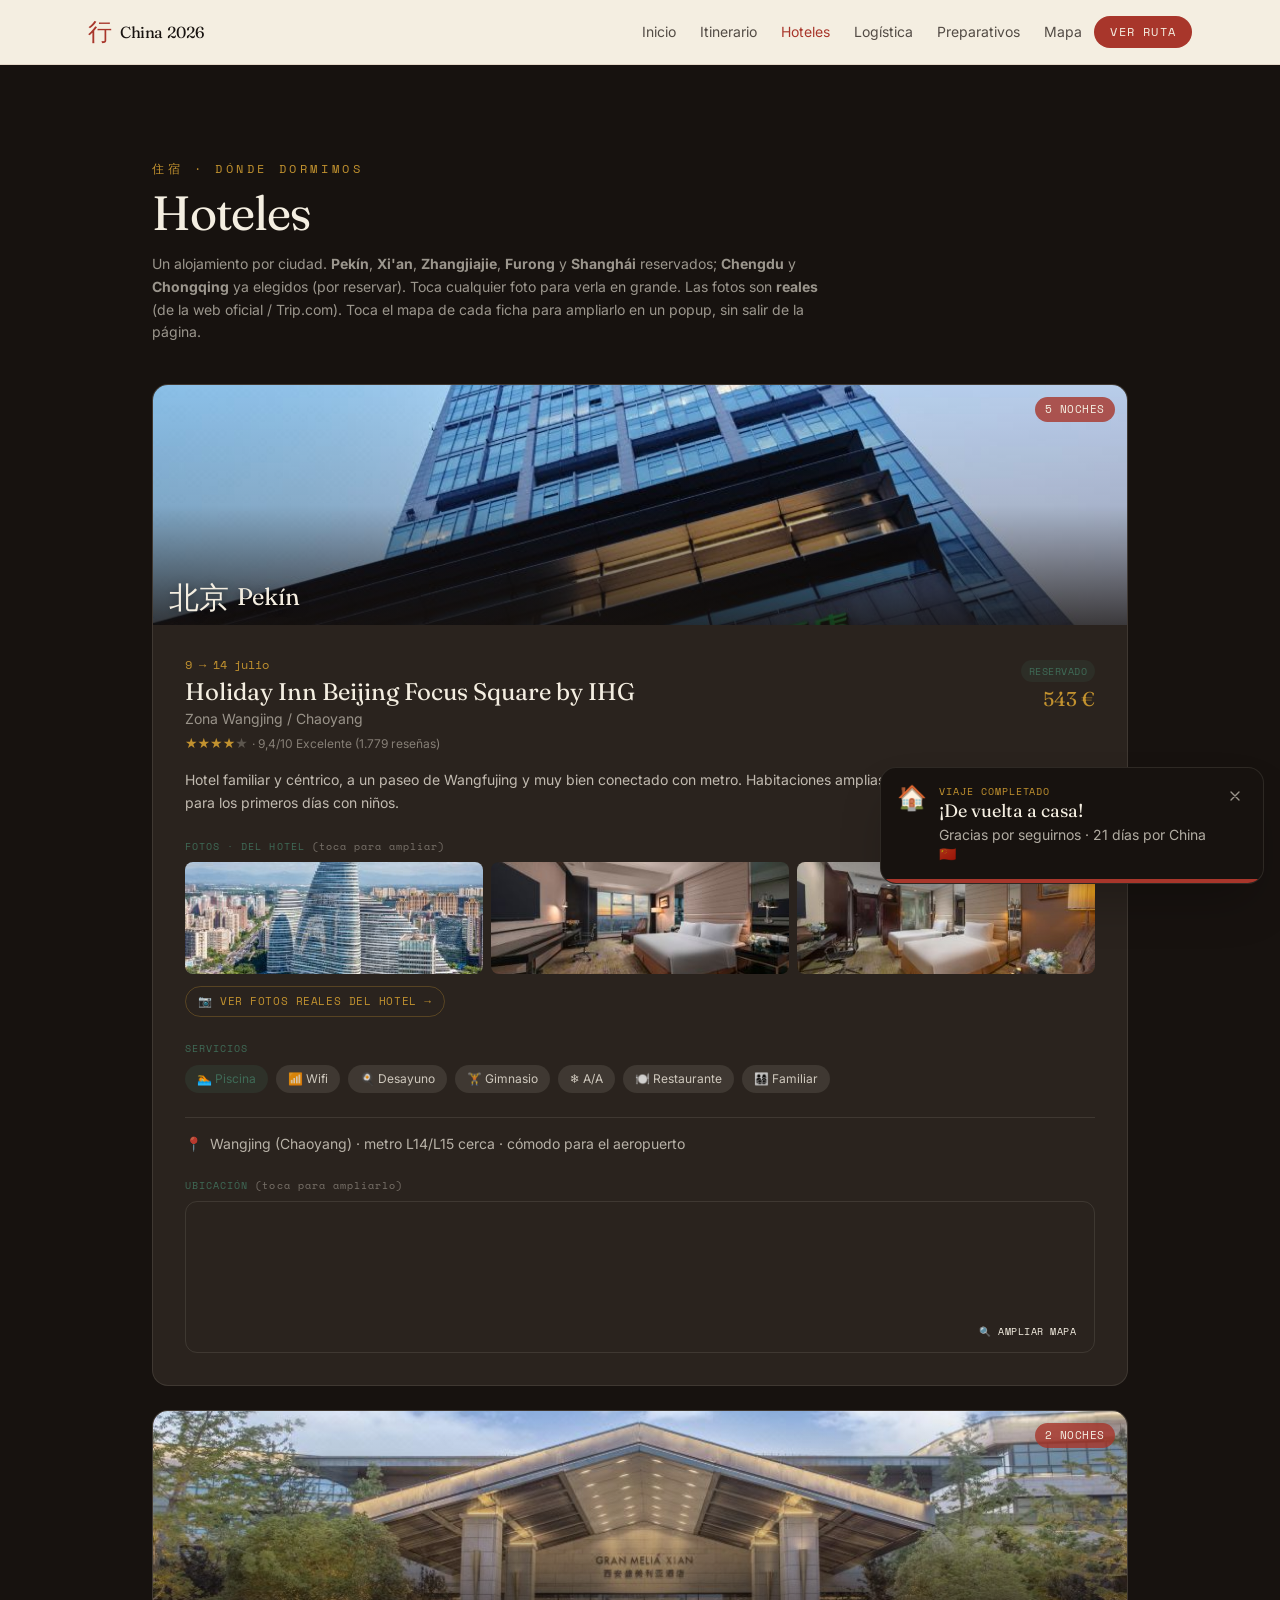
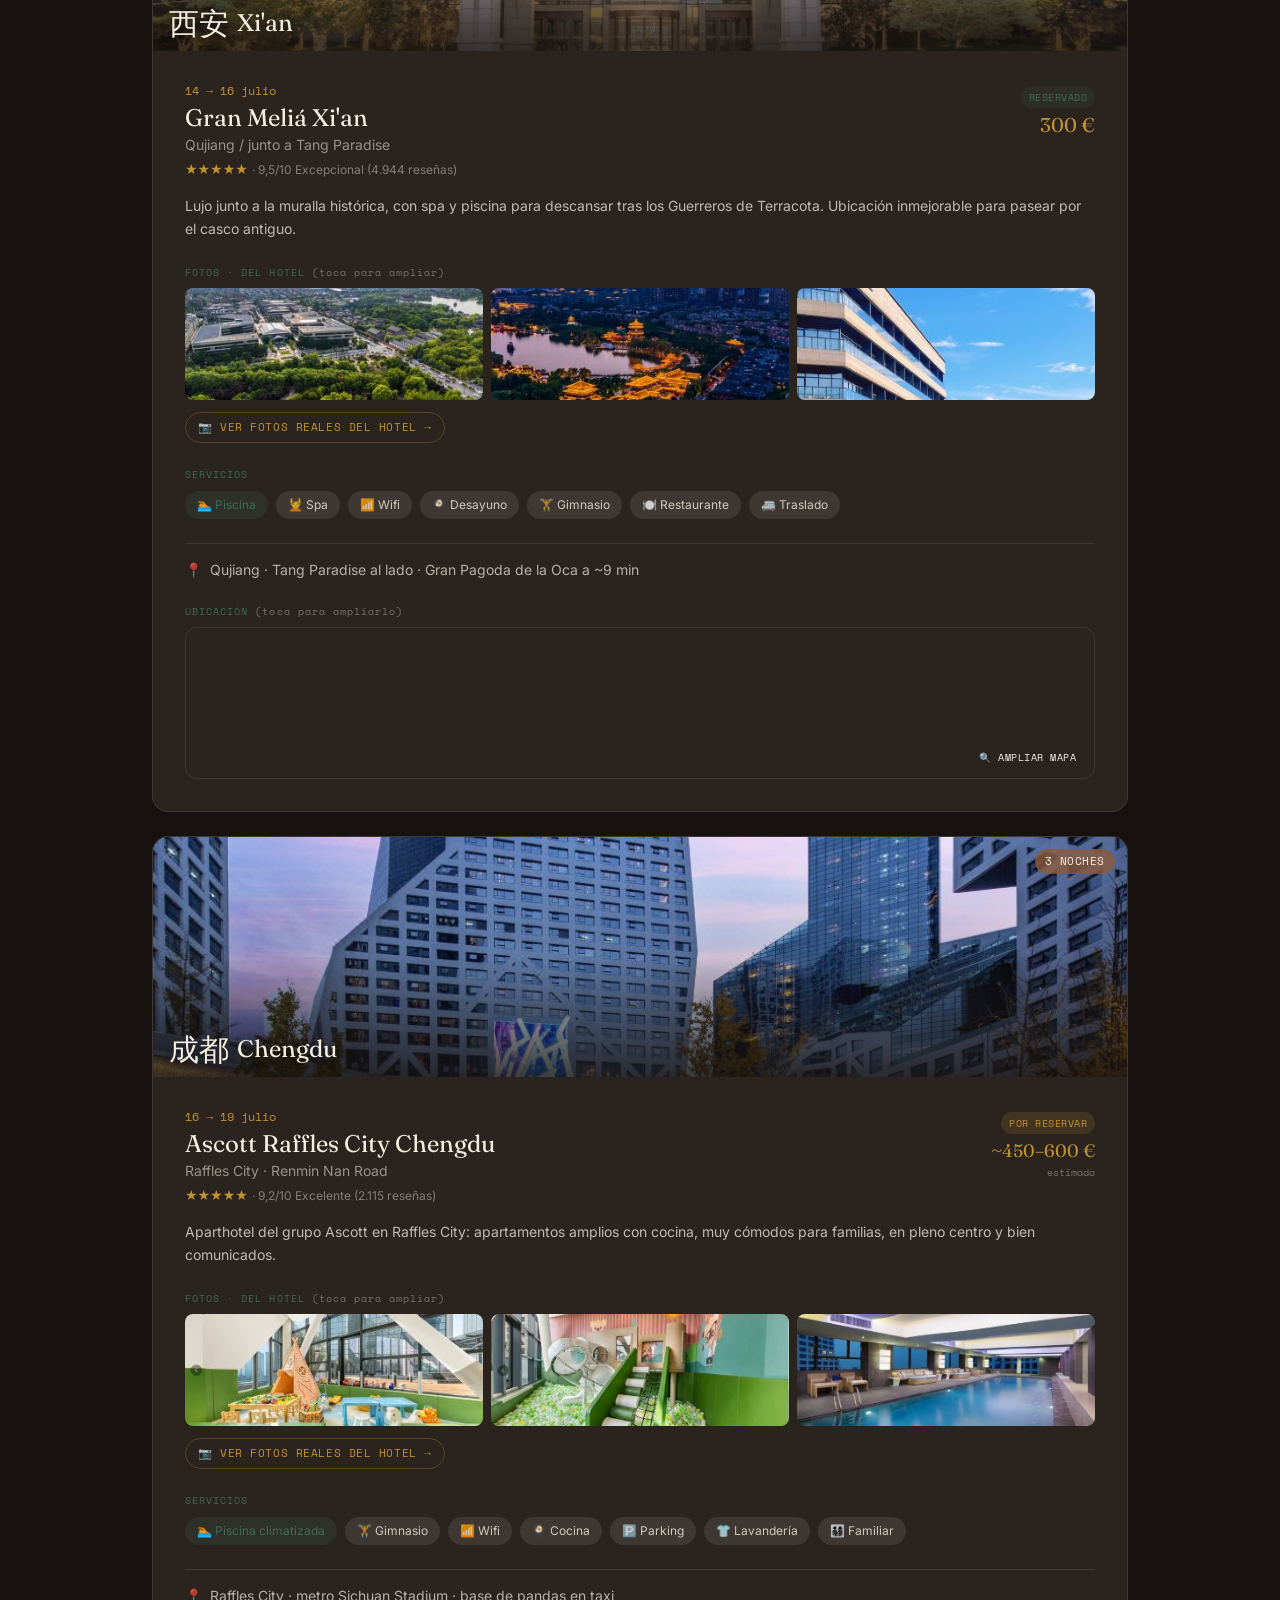
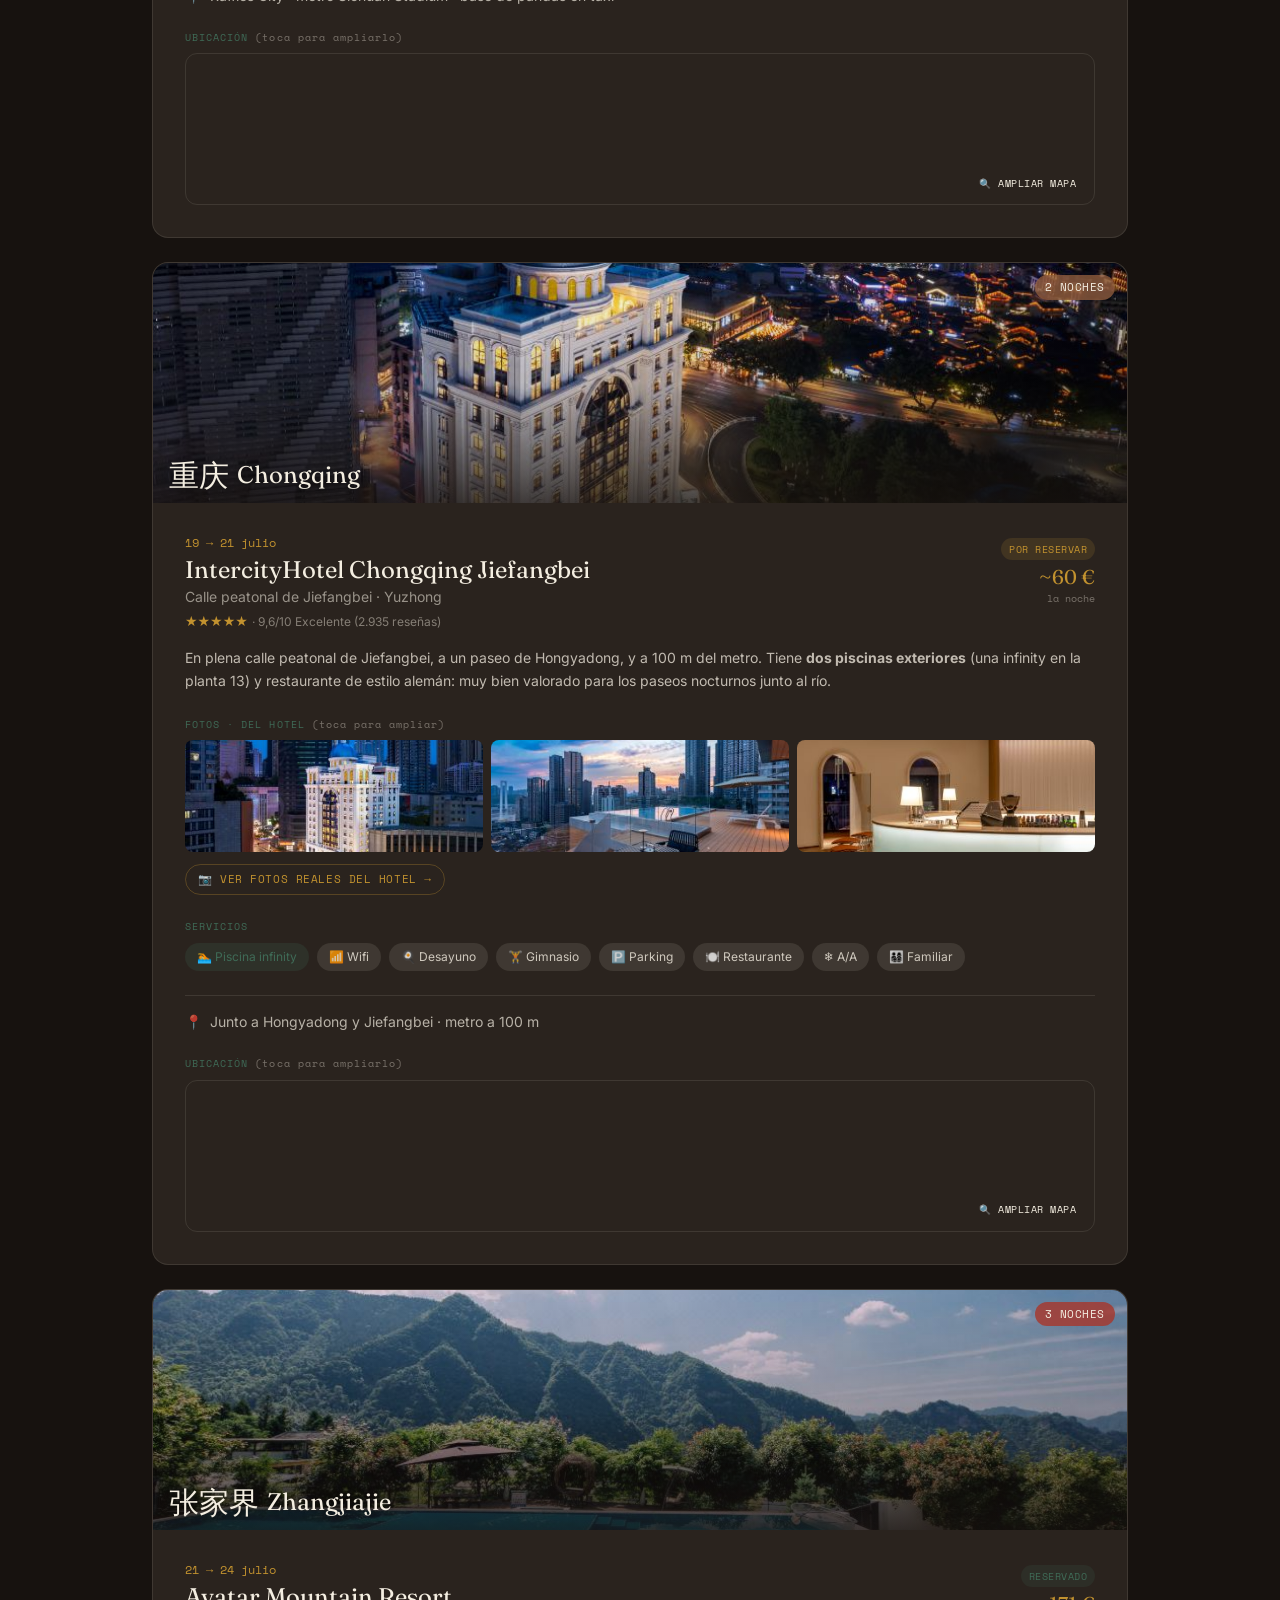
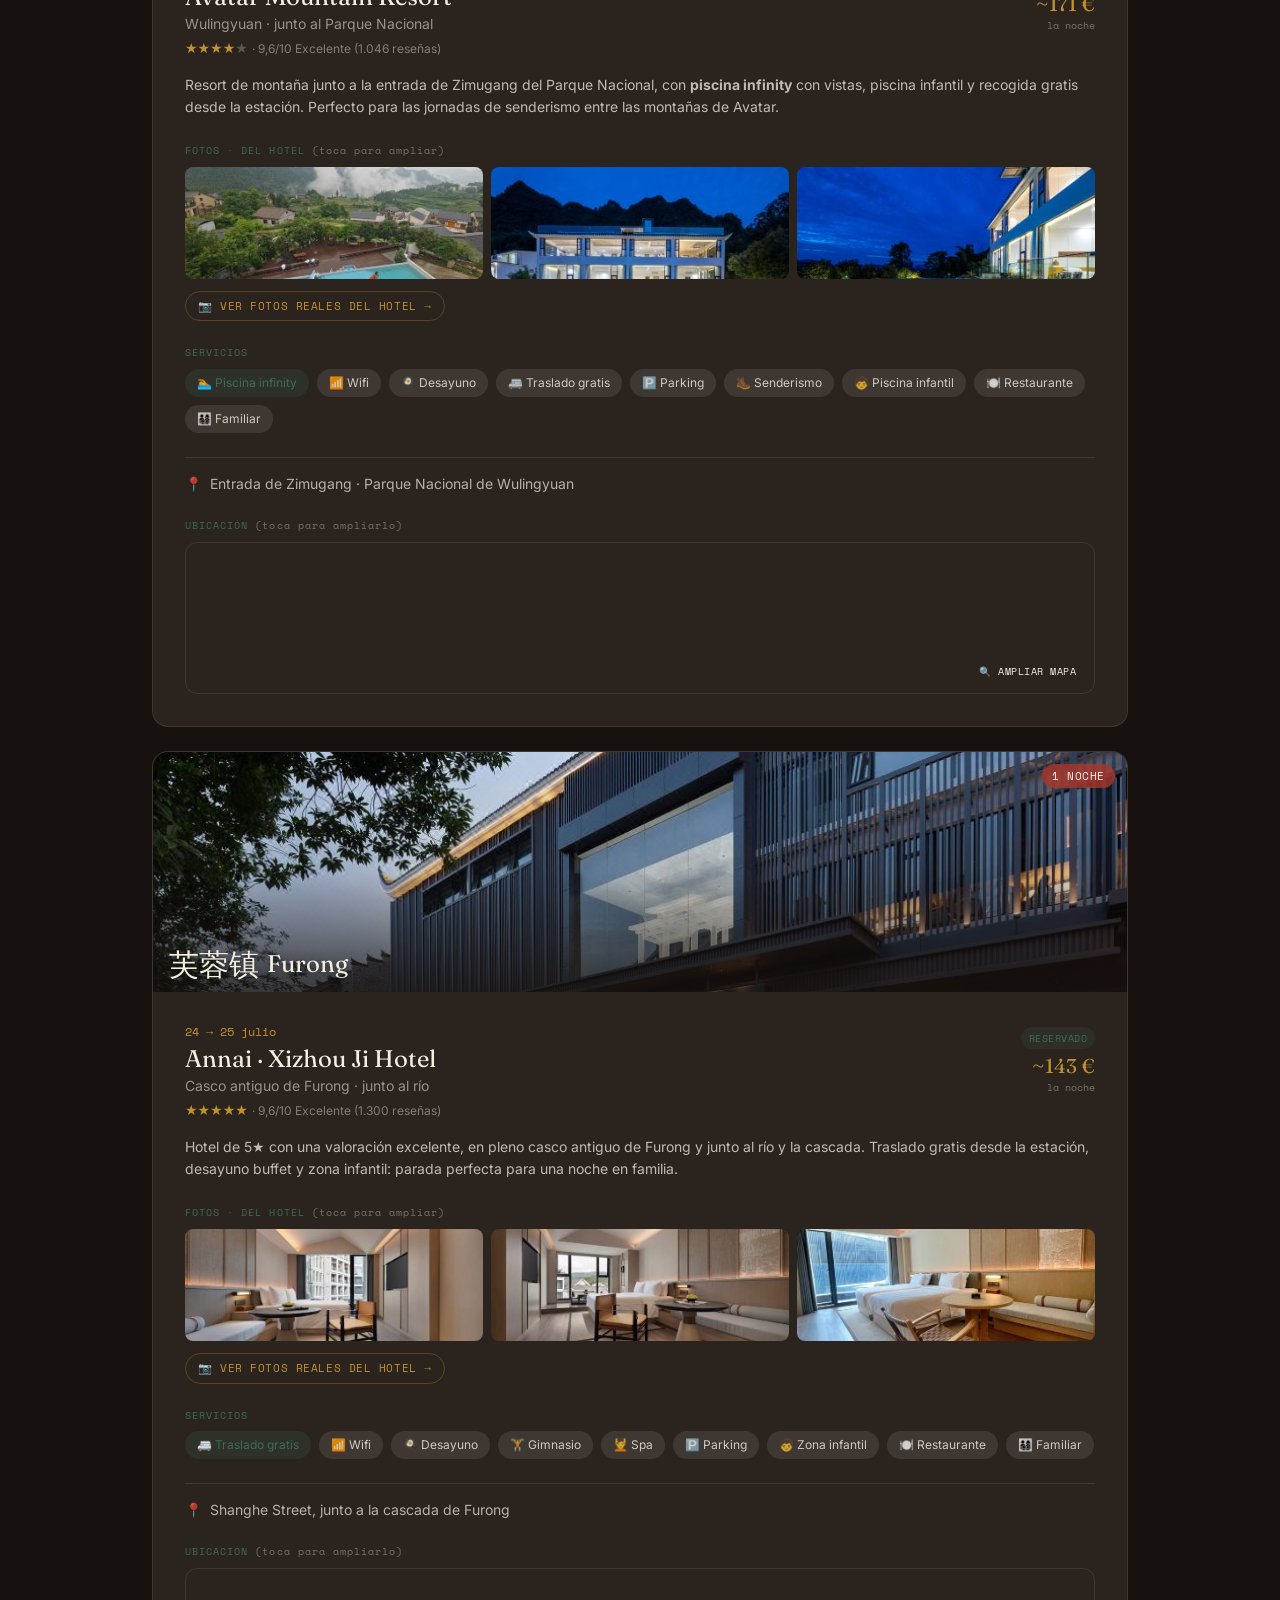
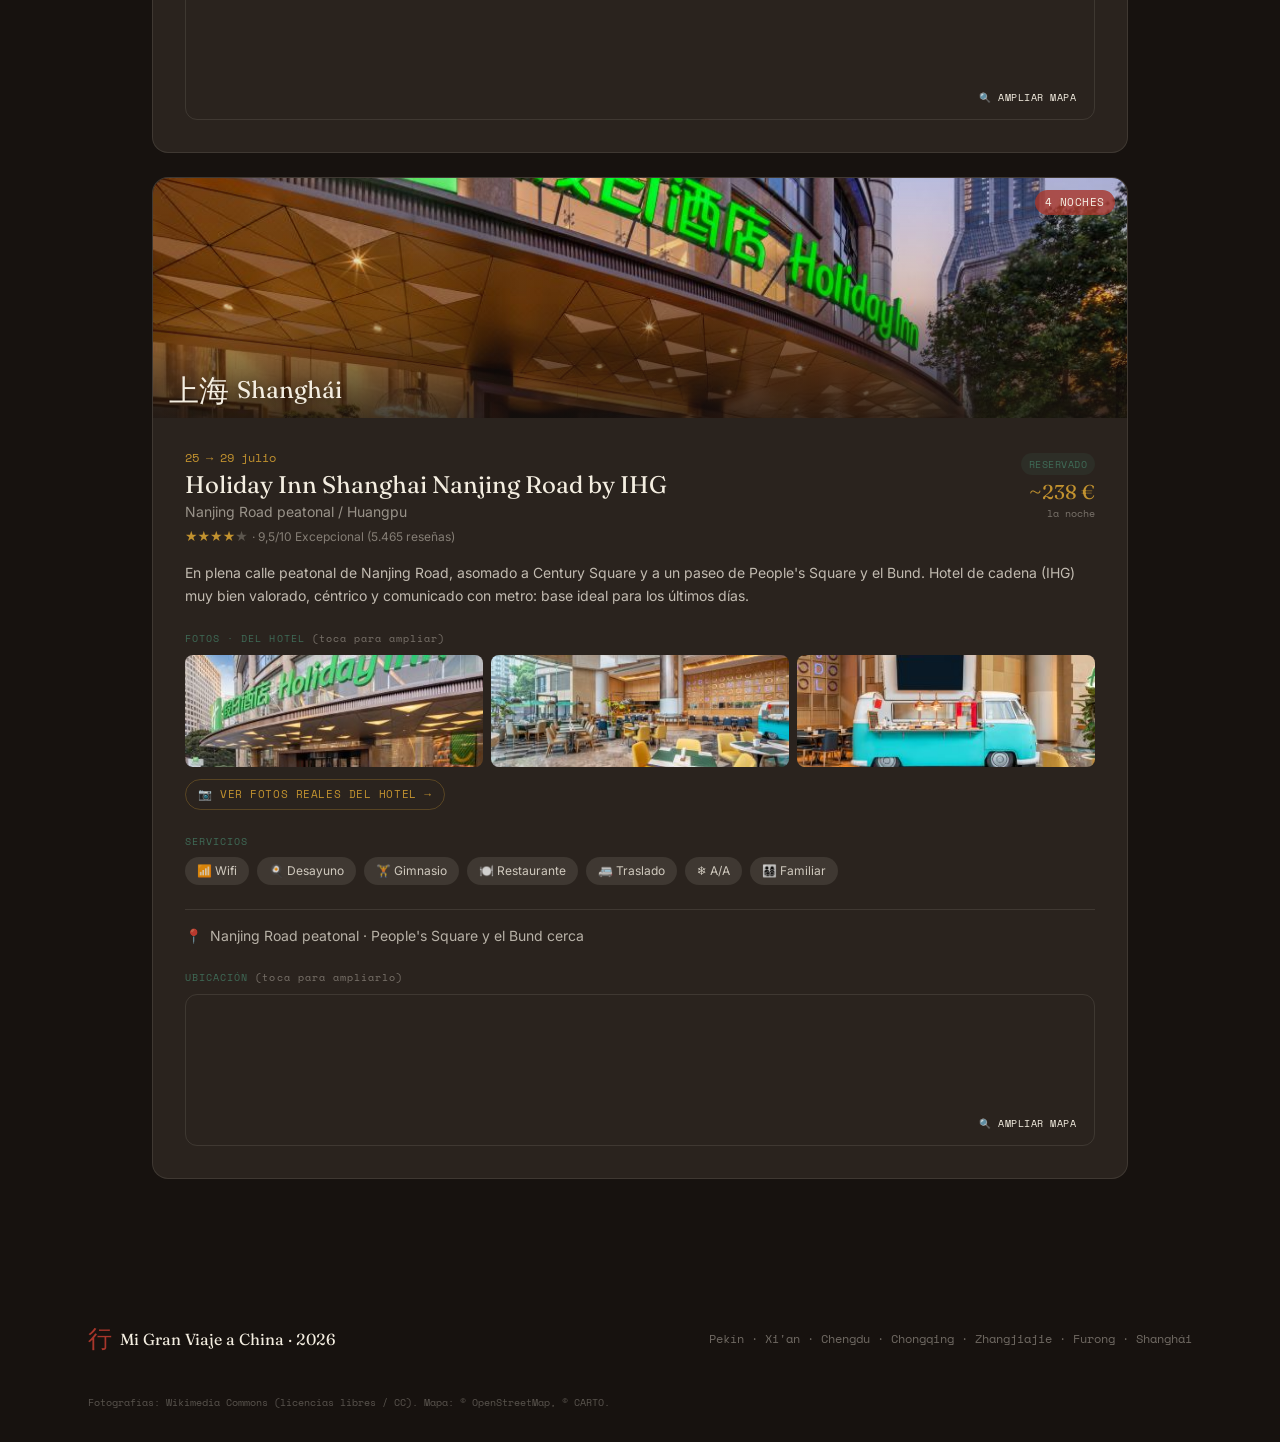
==== commit 4f826905: "Hoteles: el mapa de cada ficha abre un popup en la misma pagina (no sale a Google Maps); enlace al t" ====
--- a/hoteles.html
+++ b/hoteles.html
@@ -146,7 +146,7 @@
       <div class="mb-10">
         <p class="font-mono text-xs uppercase tracking-[0.3em] text-gold mb-3">住宿 · Dónde dormimos</p>
         <h1 class="font-display text-4xl md:text-5xl font-600 tracking-tight">Hoteles</h1>
-        <p class="text-paper/60 mt-4 max-w-2xl text-sm leading-relaxed">Un alojamiento por ciudad. <strong>Pekín</strong>, <strong>Xi'an</strong>, <strong>Zhangjiajie</strong>, <strong>Furong</strong> y <strong>Shanghái</strong> reservados; <strong>Chengdu</strong> y <strong>Chongqing</strong> ya elegidos (por reservar). Toca cualquier foto para verla en grande. Las fotos son <strong>reales</strong> (de la web oficial / Trip.com). Toca el mapa de cada ficha para abrir su ubicación en Google Maps.</p>
+        <p class="text-paper/60 mt-4 max-w-2xl text-sm leading-relaxed">Un alojamiento por ciudad. <strong>Pekín</strong>, <strong>Xi'an</strong>, <strong>Zhangjiajie</strong>, <strong>Furong</strong> y <strong>Shanghái</strong> reservados; <strong>Chengdu</strong> y <strong>Chongqing</strong> ya elegidos (por reservar). Toca cualquier foto para verla en grande. Las fotos son <strong>reales</strong> (de la web oficial / Trip.com). Toca el mapa de cada ficha para ampliarlo en un popup, sin salir de la página.</p>
       </div>
       <div class="space-y-6">
       <article class="bg-inksoft rounded-2xl border border-paper/10 overflow-hidden">
@@ -198,10 +198,10 @@
             <span aria-hidden="true">📍</span><span>Wangjing (Chaoyang) · metro L14/L15 cerca · cómodo para el aeropuerto</span>
           </div>
 
-          <p class="font-mono text-[0.65rem] uppercase tracking-widest text-jade mt-6 mb-2">Ubicación <span class="text-paper/40 normal-case">(toca el mapa para abrirlo en Google Maps)</span></p>
+          <p class="font-mono text-[0.65rem] uppercase tracking-widest text-jade mt-6 mb-2">Ubicación <span class="text-paper/40 normal-case">(toca para ampliarlo)</span></p>
           <a href="https://www.google.com/maps/search/?api=1&amp;query=Holiday+Inn+Beijing+Focus+Square" target="_blank" rel="noopener" class="group relative block rounded-xl overflow-hidden border border-paper/10 h-44">
             <iframe src="https://maps.google.com/maps?q=Holiday+Inn+Beijing+Focus+Square&amp;z=15&amp;output=embed" class="w-full h-full pointer-events-none" style="border:0" loading="lazy" title="Mapa: Holiday Inn Beijing Focus Square"></iframe>
-            <span class="absolute bottom-2 right-2 inline-flex items-center gap-1.5 font-mono text-[0.6rem] uppercase tracking-wider bg-ink/85 text-paper px-2.5 py-1.5 rounded-full group-hover:bg-cinnabar transition-colors pointer-events-none">📍 Abrir en Google Maps →</span>
+            <span class="absolute bottom-2 right-2 inline-flex items-center gap-1.5 font-mono text-[0.6rem] uppercase tracking-wider bg-ink/85 text-paper px-2.5 py-1.5 rounded-full group-hover:bg-cinnabar transition-colors pointer-events-none">🔍 Ampliar mapa</span>
           </a>
         </div>
       </article>
@@ -254,10 +254,10 @@
             <span aria-hidden="true">📍</span><span>Qujiang · Tang Paradise al lado · Gran Pagoda de la Oca a ~9 min</span>
           </div>
 
-          <p class="font-mono text-[0.65rem] uppercase tracking-widest text-jade mt-6 mb-2">Ubicación <span class="text-paper/40 normal-case">(toca el mapa para abrirlo en Google Maps)</span></p>
+          <p class="font-mono text-[0.65rem] uppercase tracking-widest text-jade mt-6 mb-2">Ubicación <span class="text-paper/40 normal-case">(toca para ampliarlo)</span></p>
           <a href="https://www.google.com/maps/search/?api=1&amp;query=Gran+Melia+Xian" target="_blank" rel="noopener" class="group relative block rounded-xl overflow-hidden border border-paper/10 h-44">
             <iframe src="https://maps.google.com/maps?q=Gran+Melia+Xian&amp;z=15&amp;output=embed" class="w-full h-full pointer-events-none" style="border:0" loading="lazy" title="Mapa: Gran Meliá Xi'an"></iframe>
-            <span class="absolute bottom-2 right-2 inline-flex items-center gap-1.5 font-mono text-[0.6rem] uppercase tracking-wider bg-ink/85 text-paper px-2.5 py-1.5 rounded-full group-hover:bg-cinnabar transition-colors pointer-events-none">📍 Abrir en Google Maps →</span>
+            <span class="absolute bottom-2 right-2 inline-flex items-center gap-1.5 font-mono text-[0.6rem] uppercase tracking-wider bg-ink/85 text-paper px-2.5 py-1.5 rounded-full group-hover:bg-cinnabar transition-colors pointer-events-none">🔍 Ampliar mapa</span>
           </a>
         </div>
       </article>
@@ -310,10 +310,10 @@
             <span aria-hidden="true">📍</span><span>Raffles City · metro Sichuan Stadium · base de pandas en taxi</span>
           </div>
 
-          <p class="font-mono text-[0.65rem] uppercase tracking-widest text-jade mt-6 mb-2">Ubicación <span class="text-paper/40 normal-case">(toca el mapa para abrirlo en Google Maps)</span></p>
+          <p class="font-mono text-[0.65rem] uppercase tracking-widest text-jade mt-6 mb-2">Ubicación <span class="text-paper/40 normal-case">(toca para ampliarlo)</span></p>
           <a href="https://www.google.com/maps/search/?api=1&amp;query=Ascott+Raffles+City+Chengdu" target="_blank" rel="noopener" class="group relative block rounded-xl overflow-hidden border border-paper/10 h-44">
             <iframe src="https://maps.google.com/maps?q=Ascott+Raffles+City+Chengdu&amp;z=15&amp;output=embed" class="w-full h-full pointer-events-none" style="border:0" loading="lazy" title="Mapa: Ascott Raffles City Chengdu"></iframe>
-            <span class="absolute bottom-2 right-2 inline-flex items-center gap-1.5 font-mono text-[0.6rem] uppercase tracking-wider bg-ink/85 text-paper px-2.5 py-1.5 rounded-full group-hover:bg-cinnabar transition-colors pointer-events-none">📍 Abrir en Google Maps →</span>
+            <span class="absolute bottom-2 right-2 inline-flex items-center gap-1.5 font-mono text-[0.6rem] uppercase tracking-wider bg-ink/85 text-paper px-2.5 py-1.5 rounded-full group-hover:bg-cinnabar transition-colors pointer-events-none">🔍 Ampliar mapa</span>
           </a>
         </div>
       </article>
@@ -367,10 +367,10 @@
             <span aria-hidden="true">📍</span><span>Junto a Hongyadong y Jiefangbei · metro a 100 m</span>
           </div>
 
-          <p class="font-mono text-[0.65rem] uppercase tracking-widest text-jade mt-6 mb-2">Ubicación <span class="text-paper/40 normal-case">(toca el mapa para abrirlo en Google Maps)</span></p>
+          <p class="font-mono text-[0.65rem] uppercase tracking-widest text-jade mt-6 mb-2">Ubicación <span class="text-paper/40 normal-case">(toca para ampliarlo)</span></p>
           <a href="https://www.google.com/maps/search/?api=1&amp;query=IntercityHotel+Chongqing+Jiefangbei" target="_blank" rel="noopener" class="group relative block rounded-xl overflow-hidden border border-paper/10 h-44">
             <iframe src="https://maps.google.com/maps?q=IntercityHotel+Chongqing+Jiefangbei&amp;z=15&amp;output=embed" class="w-full h-full pointer-events-none" style="border:0" loading="lazy" title="Mapa: IntercityHotel Chongqing Jiefangbei"></iframe>
-            <span class="absolute bottom-2 right-2 inline-flex items-center gap-1.5 font-mono text-[0.6rem] uppercase tracking-wider bg-ink/85 text-paper px-2.5 py-1.5 rounded-full group-hover:bg-cinnabar transition-colors pointer-events-none">📍 Abrir en Google Maps →</span>
+            <span class="absolute bottom-2 right-2 inline-flex items-center gap-1.5 font-mono text-[0.6rem] uppercase tracking-wider bg-ink/85 text-paper px-2.5 py-1.5 rounded-full group-hover:bg-cinnabar transition-colors pointer-events-none">🔍 Ampliar mapa</span>
           </a>
         </div>
       </article>
@@ -425,10 +425,10 @@
             <span aria-hidden="true">📍</span><span>Entrada de Zimugang · Parque Nacional de Wulingyuan</span>
           </div>
 
-          <p class="font-mono text-[0.65rem] uppercase tracking-widest text-jade mt-6 mb-2">Ubicación <span class="text-paper/40 normal-case">(toca el mapa para abrirlo en Google Maps)</span></p>
+          <p class="font-mono text-[0.65rem] uppercase tracking-widest text-jade mt-6 mb-2">Ubicación <span class="text-paper/40 normal-case">(toca para ampliarlo)</span></p>
           <a href="https://www.google.com/maps/search/?api=1&amp;query=Avatar+Mountain+Resort+Zhangjiajie+Wulingyuan" target="_blank" rel="noopener" class="group relative block rounded-xl overflow-hidden border border-paper/10 h-44">
             <iframe src="https://maps.google.com/maps?q=Avatar+Mountain+Resort+Wulingyuan+Zhangjiajie&amp;z=14&amp;output=embed" class="w-full h-full pointer-events-none" style="border:0" loading="lazy" title="Mapa: Avatar Mountain Resort, Zhangjiajie"></iframe>
-            <span class="absolute bottom-2 right-2 inline-flex items-center gap-1.5 font-mono text-[0.6rem] uppercase tracking-wider bg-ink/85 text-paper px-2.5 py-1.5 rounded-full group-hover:bg-cinnabar transition-colors pointer-events-none">📍 Abrir en Google Maps →</span>
+            <span class="absolute bottom-2 right-2 inline-flex items-center gap-1.5 font-mono text-[0.6rem] uppercase tracking-wider bg-ink/85 text-paper px-2.5 py-1.5 rounded-full group-hover:bg-cinnabar transition-colors pointer-events-none">🔍 Ampliar mapa</span>
           </a>
         </div>
       </article>
@@ -483,10 +483,10 @@
             <span aria-hidden="true">📍</span><span>Shanghe Street, junto a la cascada de Furong</span>
           </div>
 
-          <p class="font-mono text-[0.65rem] uppercase tracking-widest text-jade mt-6 mb-2">Ubicación <span class="text-paper/40 normal-case">(toca el mapa para abrirlo en Google Maps)</span></p>
+          <p class="font-mono text-[0.65rem] uppercase tracking-widest text-jade mt-6 mb-2">Ubicación <span class="text-paper/40 normal-case">(toca para ampliarlo)</span></p>
           <a href="https://www.google.com/maps/search/?api=1&amp;query=Annai+Xizhou+Ji+Hotel+Furong+Yongshun" target="_blank" rel="noopener" class="group relative block rounded-xl overflow-hidden border border-paper/10 h-44">
             <iframe src="https://maps.google.com/maps?q=Furong+Ancient+Town+Yongshun+Hunan&amp;z=15&amp;output=embed" class="w-full h-full pointer-events-none" style="border:0" loading="lazy" title="Mapa: Annai · Xizhou Ji Hotel, Furong"></iframe>
-            <span class="absolute bottom-2 right-2 inline-flex items-center gap-1.5 font-mono text-[0.6rem] uppercase tracking-wider bg-ink/85 text-paper px-2.5 py-1.5 rounded-full group-hover:bg-cinnabar transition-colors pointer-events-none">📍 Abrir en Google Maps →</span>
+            <span class="absolute bottom-2 right-2 inline-flex items-center gap-1.5 font-mono text-[0.6rem] uppercase tracking-wider bg-ink/85 text-paper px-2.5 py-1.5 rounded-full group-hover:bg-cinnabar transition-colors pointer-events-none">🔍 Ampliar mapa</span>
           </a>
         </div>
       </article>
@@ -539,10 +539,10 @@
             <span aria-hidden="true">📍</span><span>Nanjing Road peatonal · People's Square y el Bund cerca</span>
           </div>
 
-          <p class="font-mono text-[0.65rem] uppercase tracking-widest text-jade mt-6 mb-2">Ubicación <span class="text-paper/40 normal-case">(toca el mapa para abrirlo en Google Maps)</span></p>
+          <p class="font-mono text-[0.65rem] uppercase tracking-widest text-jade mt-6 mb-2">Ubicación <span class="text-paper/40 normal-case">(toca para ampliarlo)</span></p>
           <a href="https://www.google.com/maps/search/?api=1&amp;query=Holiday+Inn+Shanghai+Nanjing+Road" target="_blank" rel="noopener" class="group relative block rounded-xl overflow-hidden border border-paper/10 h-44">
             <iframe src="https://maps.google.com/maps?q=Holiday+Inn+Shanghai+Nanjing+Road&amp;z=15&amp;output=embed" class="w-full h-full pointer-events-none" style="border:0" loading="lazy" title="Mapa: Holiday Inn Shanghai Nanjing Road"></iframe>
-            <span class="absolute bottom-2 right-2 inline-flex items-center gap-1.5 font-mono text-[0.6rem] uppercase tracking-wider bg-ink/85 text-paper px-2.5 py-1.5 rounded-full group-hover:bg-cinnabar transition-colors pointer-events-none">📍 Abrir en Google Maps →</span>
+            <span class="absolute bottom-2 right-2 inline-flex items-center gap-1.5 font-mono text-[0.6rem] uppercase tracking-wider bg-ink/85 text-paper px-2.5 py-1.5 rounded-full group-hover:bg-cinnabar transition-colors pointer-events-none">🔍 Ampliar mapa</span>
           </a>
         </div>
       </article>
@@ -761,6 +761,50 @@
   </script>
   <!-- /lightbox -->
 
+  <!-- ===== Popup: mapa de un hotel (en la misma página) ===== -->
+  <div id="hotelMapModal" class="fixed inset-0 bg-ink/95 hidden items-center justify-center p-4" style="z-index:90" role="dialog" aria-modal="true" aria-label="Mapa del hotel">
+    <div class="relative w-full max-w-4xl">
+      <div class="flex items-center justify-between mb-3">
+        <div class="flex items-center gap-2 min-w-0">
+          <span class="text-cinnabar text-xl" aria-hidden="true">📍</span>
+          <span id="hotelMapTitle" class="font-display font-600 text-paper text-base sm:text-lg truncate"></span>
+        </div>
+        <button id="hotelMapClose" type="button" aria-label="Cerrar" class="shrink-0 w-10 h-10 inline-flex items-center justify-center rounded-full bg-paper/10 hover:bg-paper/20 text-paper text-2xl leading-none transition-colors">&times;</button>
+      </div>
+      <div class="w-full rounded-2xl overflow-hidden border border-paper/15 bg-cream" style="height:72vh">
+        <iframe id="hotelMapFrame" src="" class="w-full h-full" style="border:0" loading="lazy" title="Mapa del hotel"></iframe>
+      </div>
+    </div>
+  </div>
+  <script>
+    (function () {
+      var modal = document.getElementById('hotelMapModal');
+      if (!modal) return;
+      var frame = document.getElementById('hotelMapFrame');
+      var title = document.getElementById('hotelMapTitle');
+      function openModal(q, name) {
+        title.textContent = name || 'Ubicación';
+        frame.src = 'https://maps.google.com/maps?q=' + encodeURIComponent(q) + '&z=15&output=embed';
+        modal.classList.remove('hidden'); modal.classList.add('flex');
+        document.documentElement.style.overflow = 'hidden';
+      }
+      function closeModal() { modal.classList.add('hidden'); modal.classList.remove('flex'); document.documentElement.style.overflow = ''; frame.src = ''; }
+      document.querySelectorAll('a[href*="google.com/maps/search"]').forEach(function (a) {
+        var ifr = a.querySelector('iframe');
+        var q = '';
+        if (ifr) { var m = /[?&]q=([^&]+)/.exec(ifr.getAttribute('src') || ''); if (m) q = decodeURIComponent(m[1].replace(/\+/g, ' ')); }
+        if (!q) { var mh = /[?&]query=([^&]+)/.exec(a.getAttribute('href') || ''); if (mh) q = decodeURIComponent(mh[1].replace(/\+/g, ' ')); }
+        var name = '';
+        if (ifr) { name = (ifr.getAttribute('title') || '').replace(/^Mapa:\s*/, ''); }
+        a.addEventListener('click', function (e) { e.preventDefault(); openModal(q, name); });
+      });
+      document.getElementById('hotelMapClose').addEventListener('click', closeModal);
+      modal.addEventListener('click', function (e) { if (e.target === modal) closeModal(); });
+      document.addEventListener('keydown', function (e) { if (e.key === 'Escape' && !modal.classList.contains('hidden')) closeModal(); });
+    })();
+  </script>
+  <!-- /popup mapa hotel -->
+
   <!-- ===== Popup: mapa grande de la ruta (enlace "Mapa" del menú) ===== -->
   <div id="rutaMapModal" class="fixed inset-0 bg-ink/95 hidden items-center justify-center p-4" style="z-index:90" role="dialog" aria-modal="true" aria-label="Mapa de la ruta">
     <div class="relative w-full max-w-4xl">
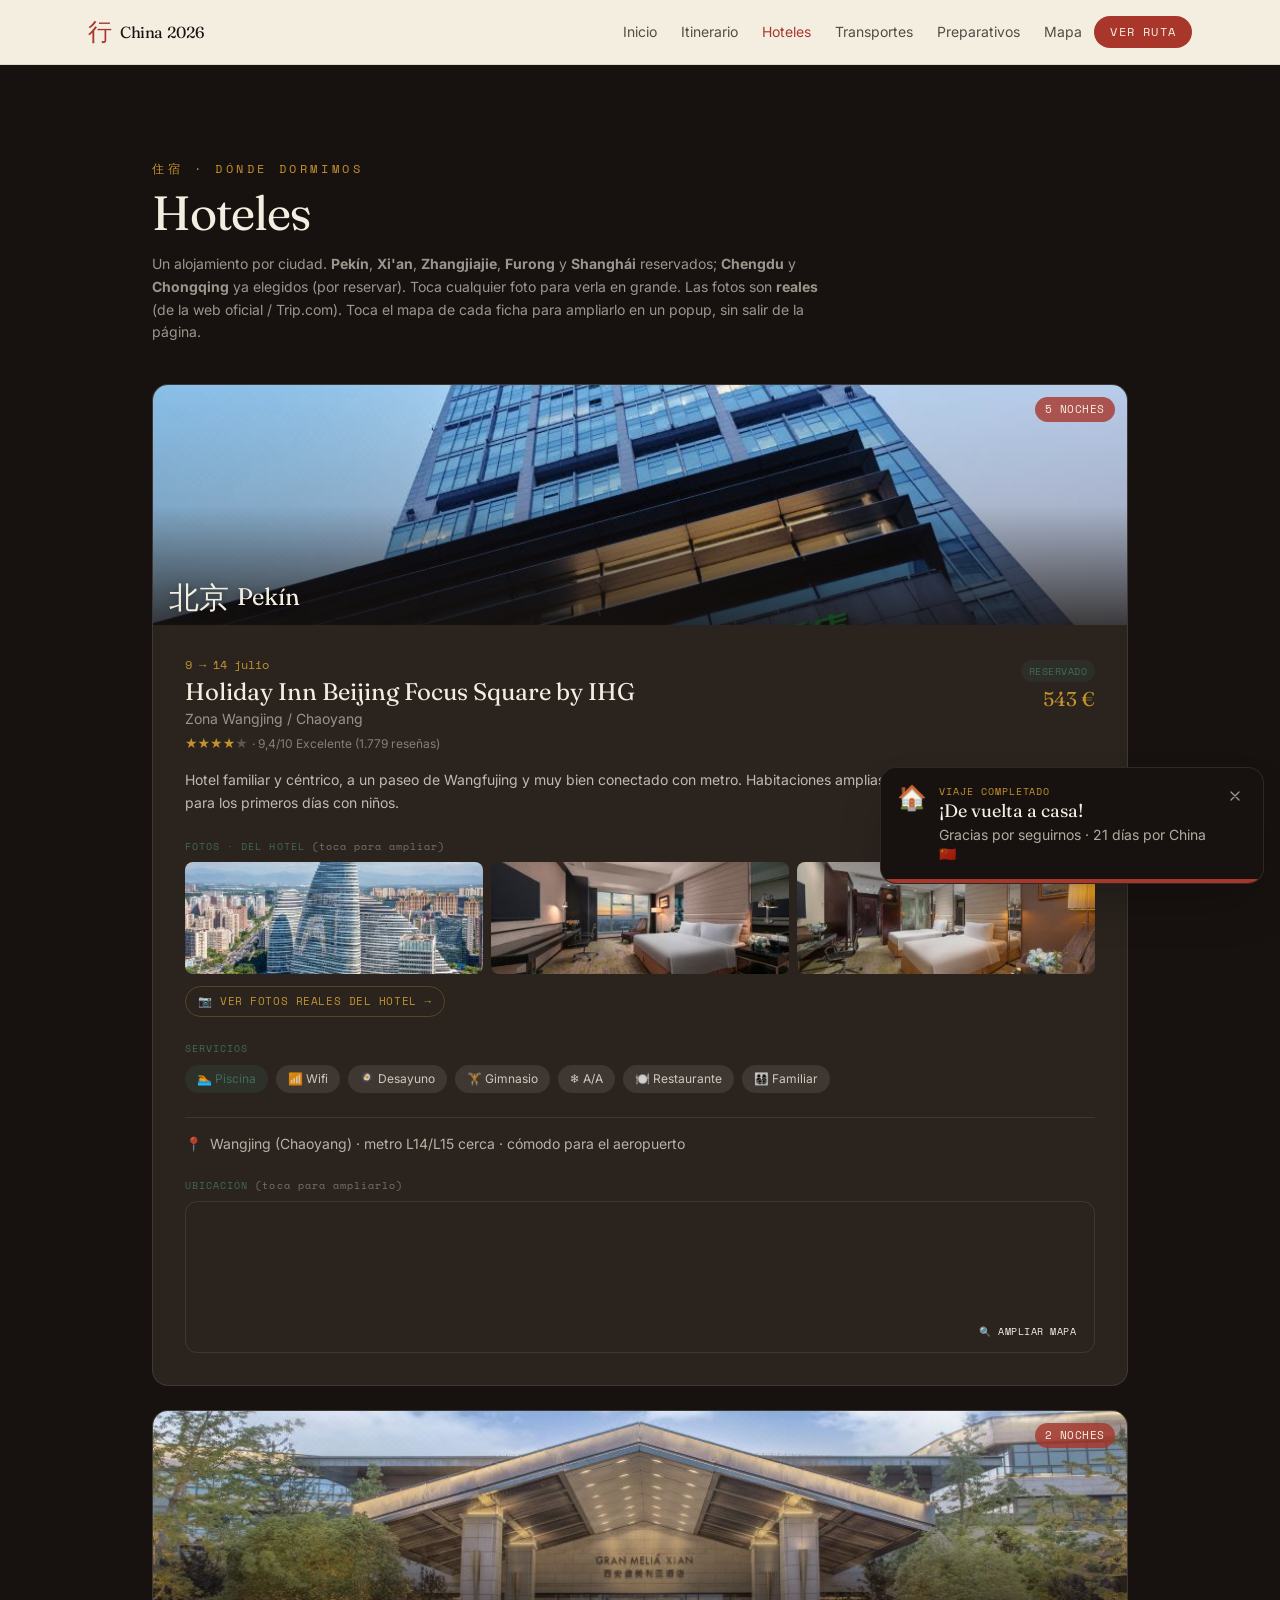
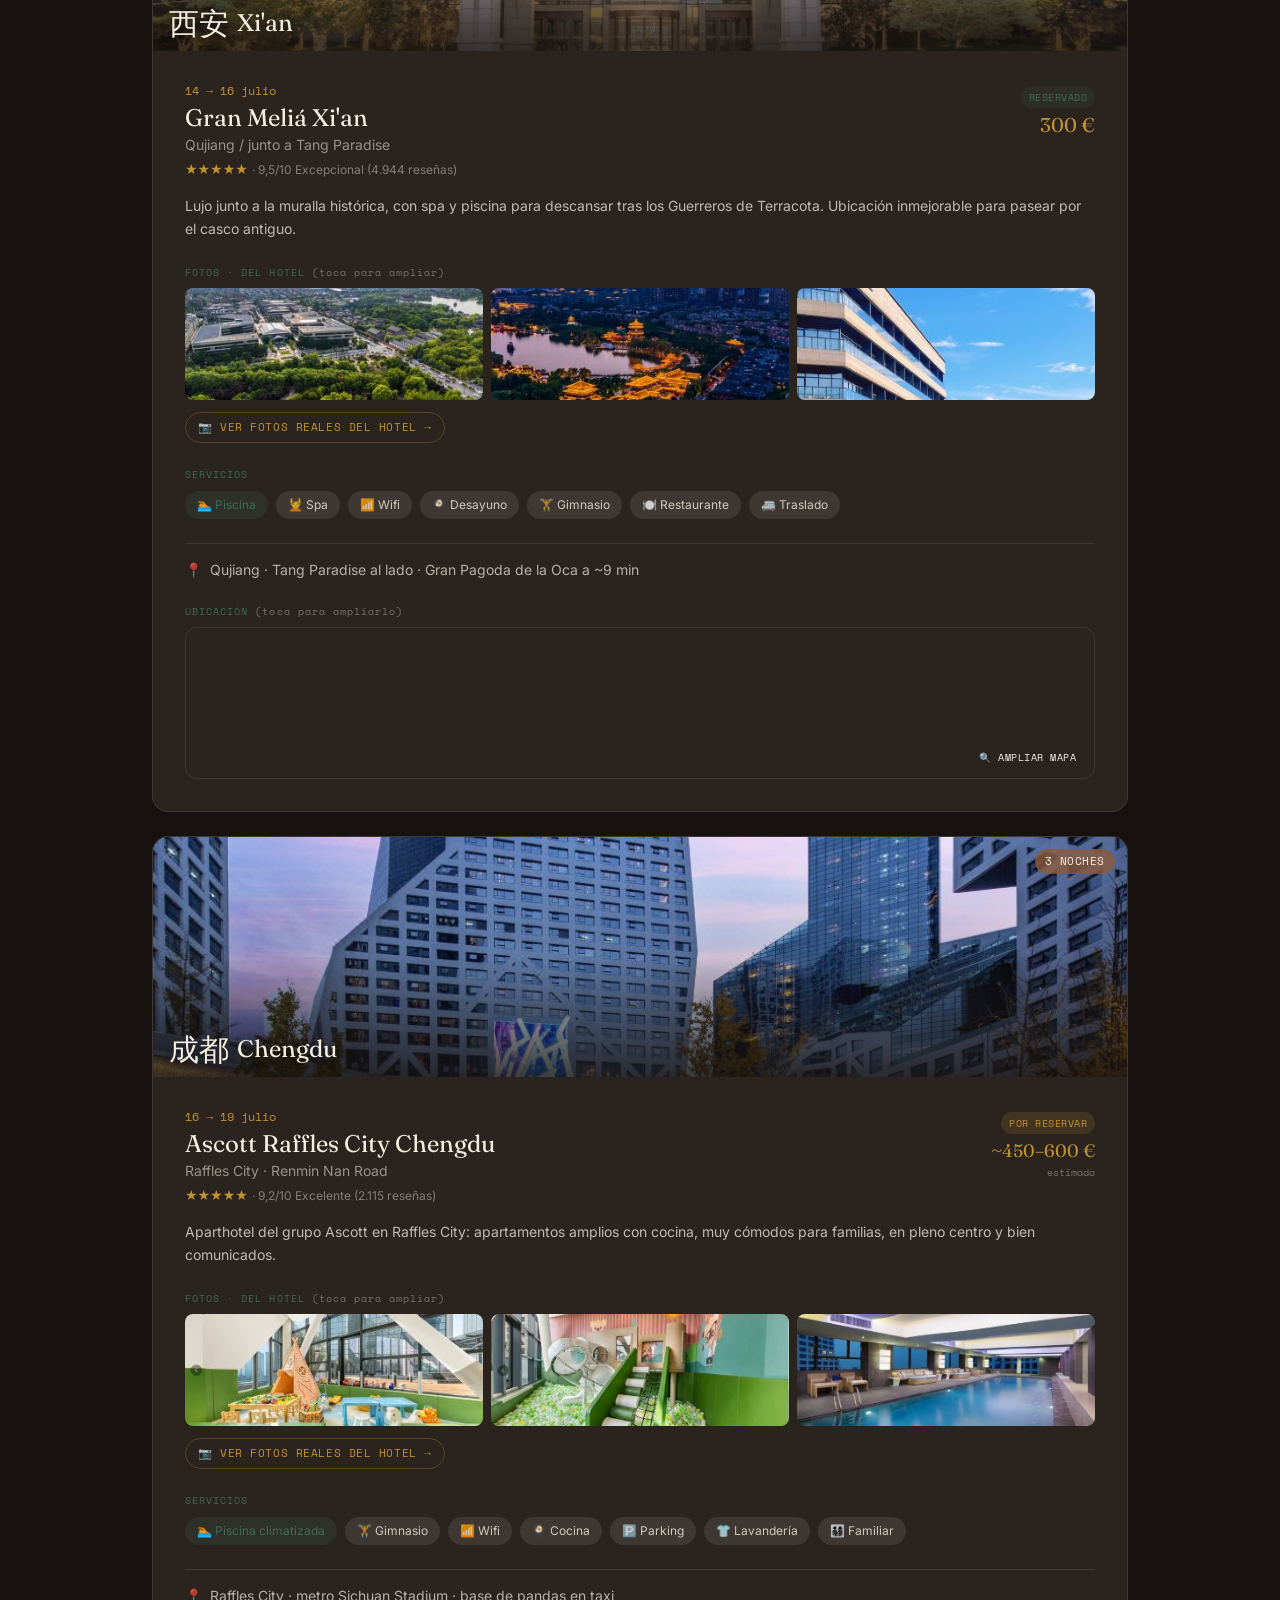
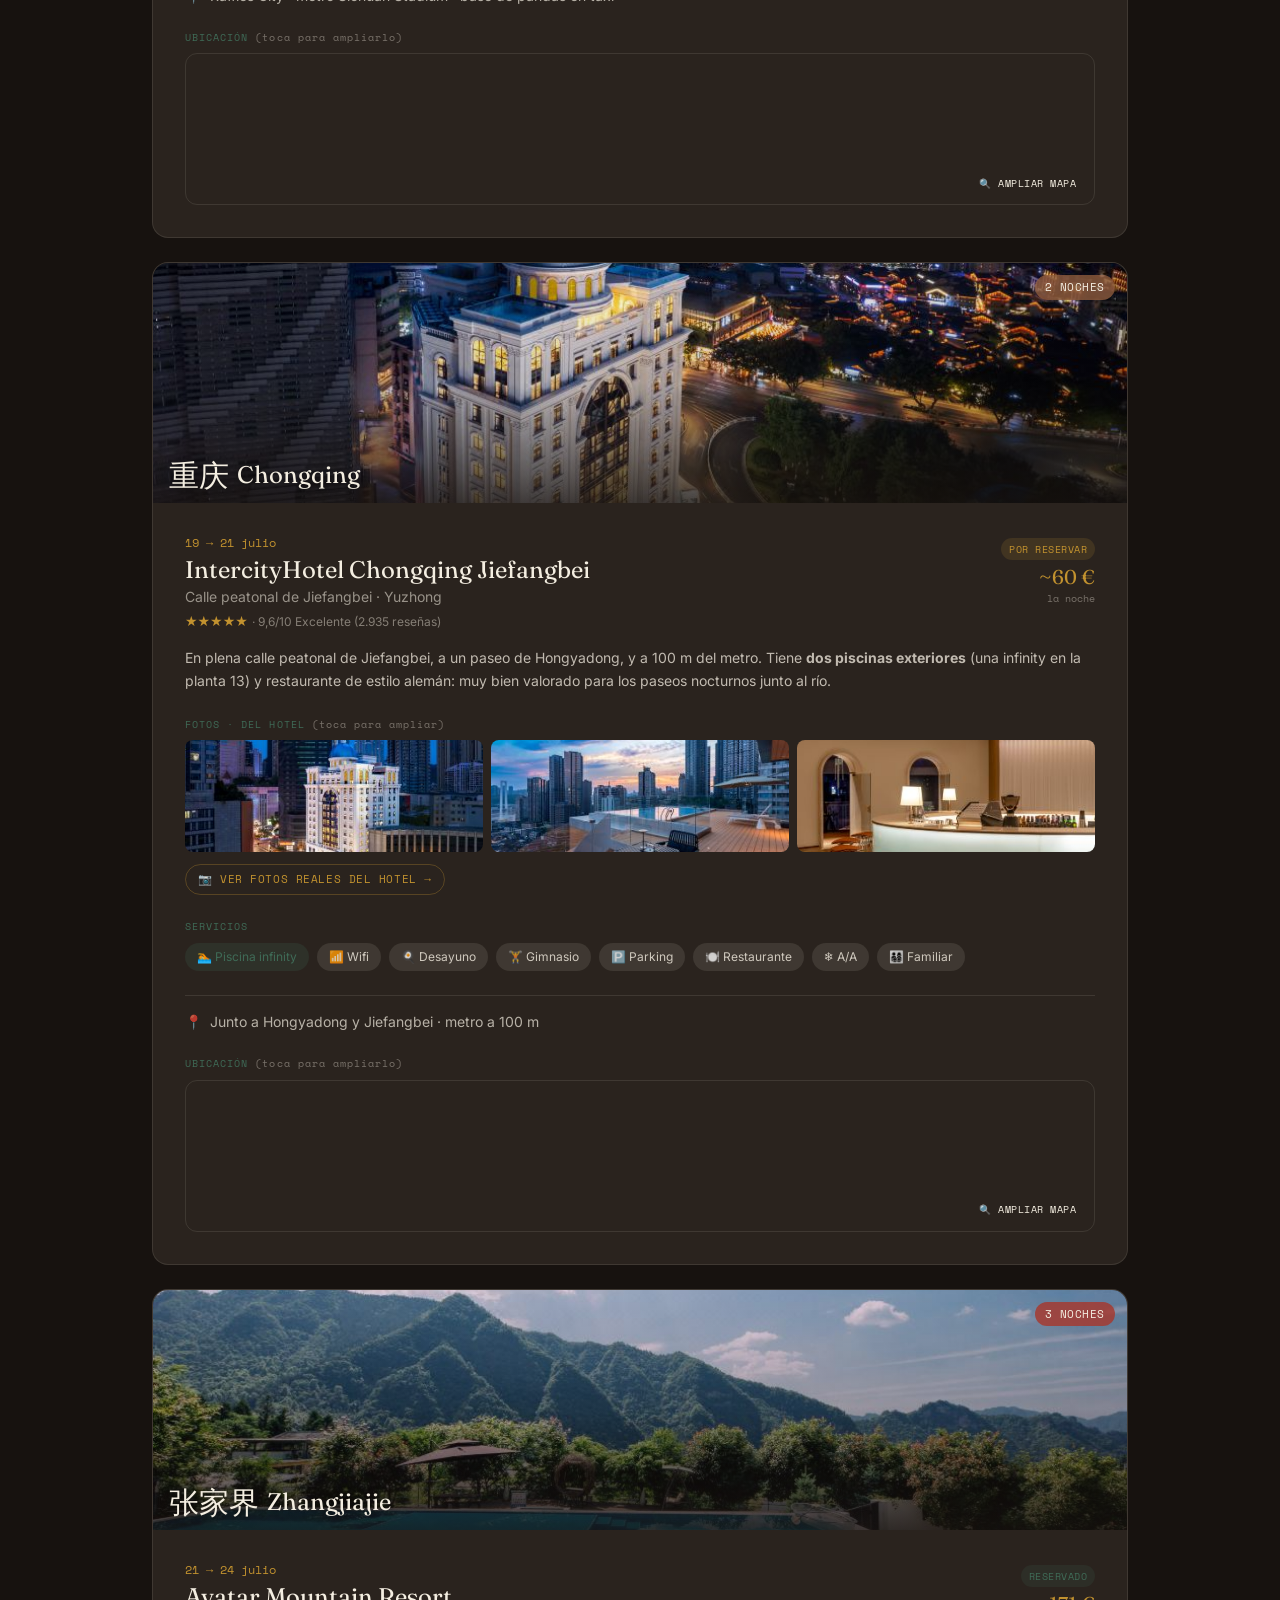
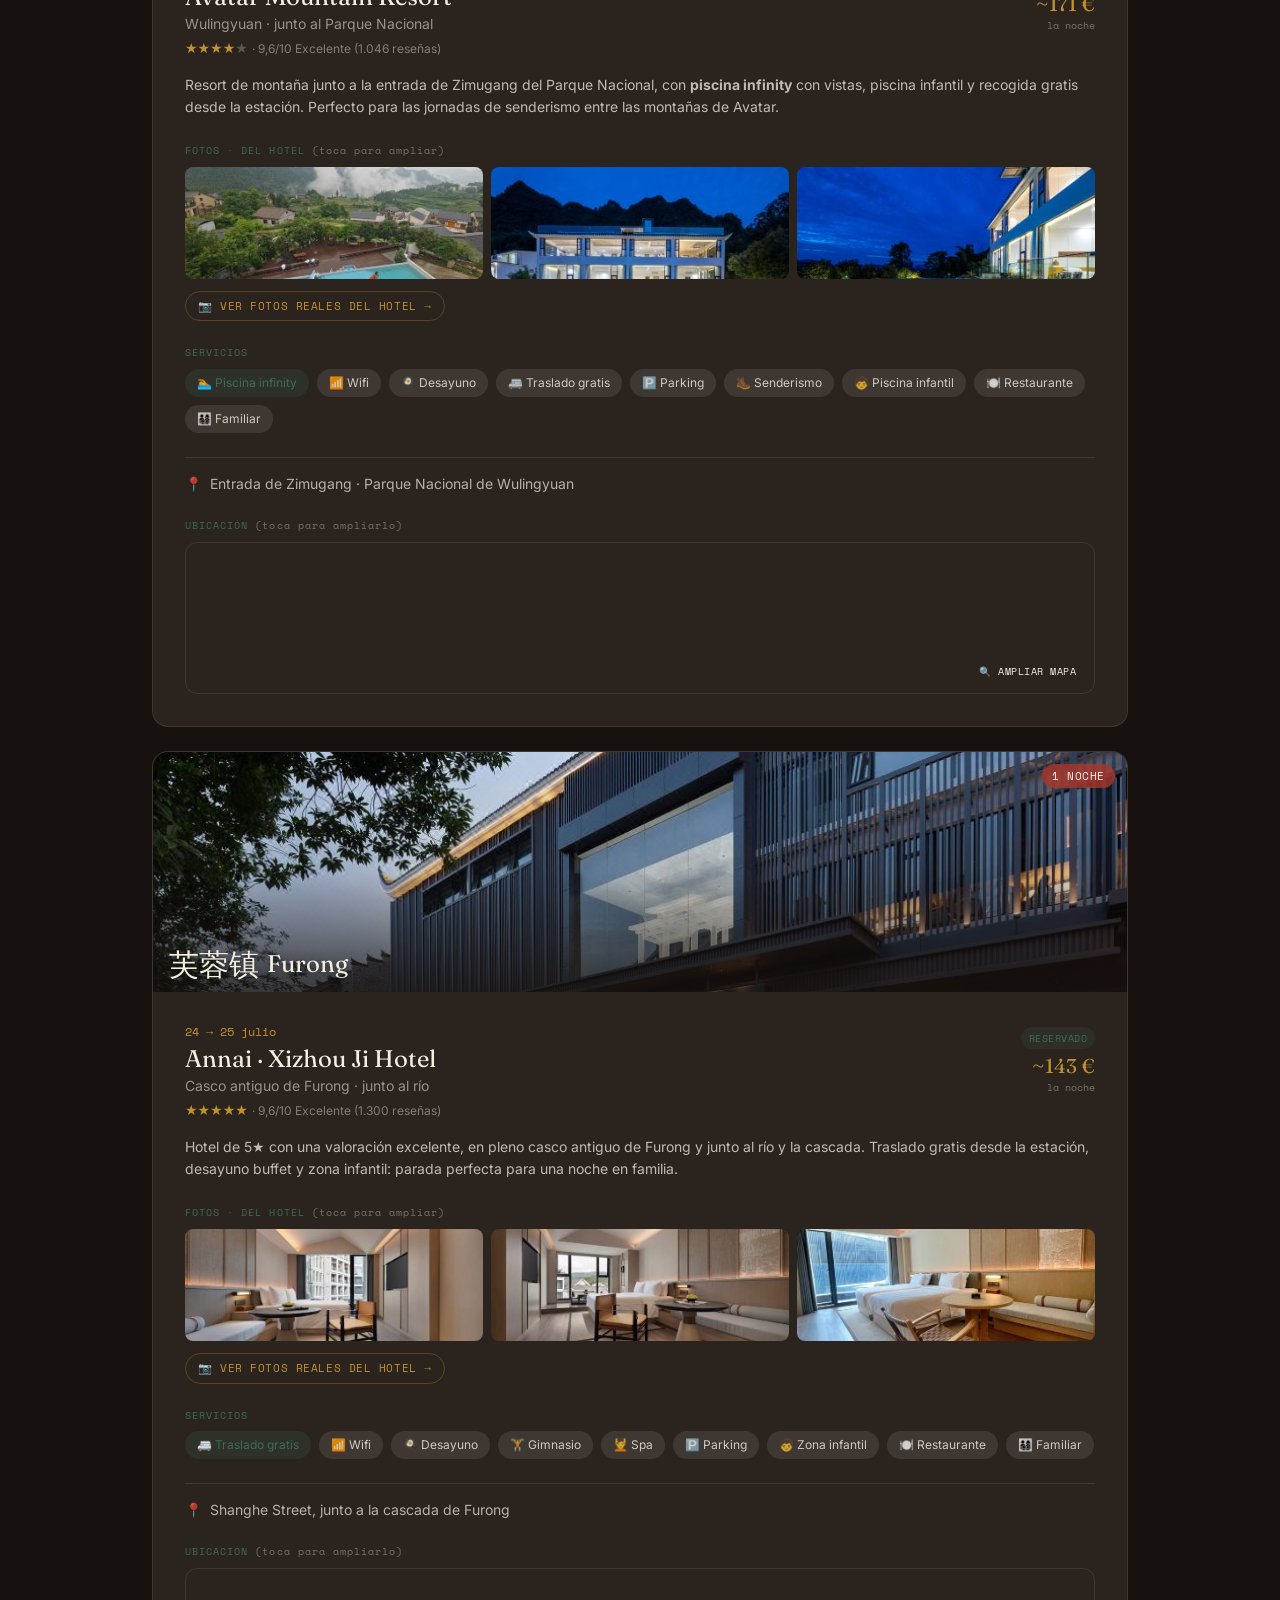
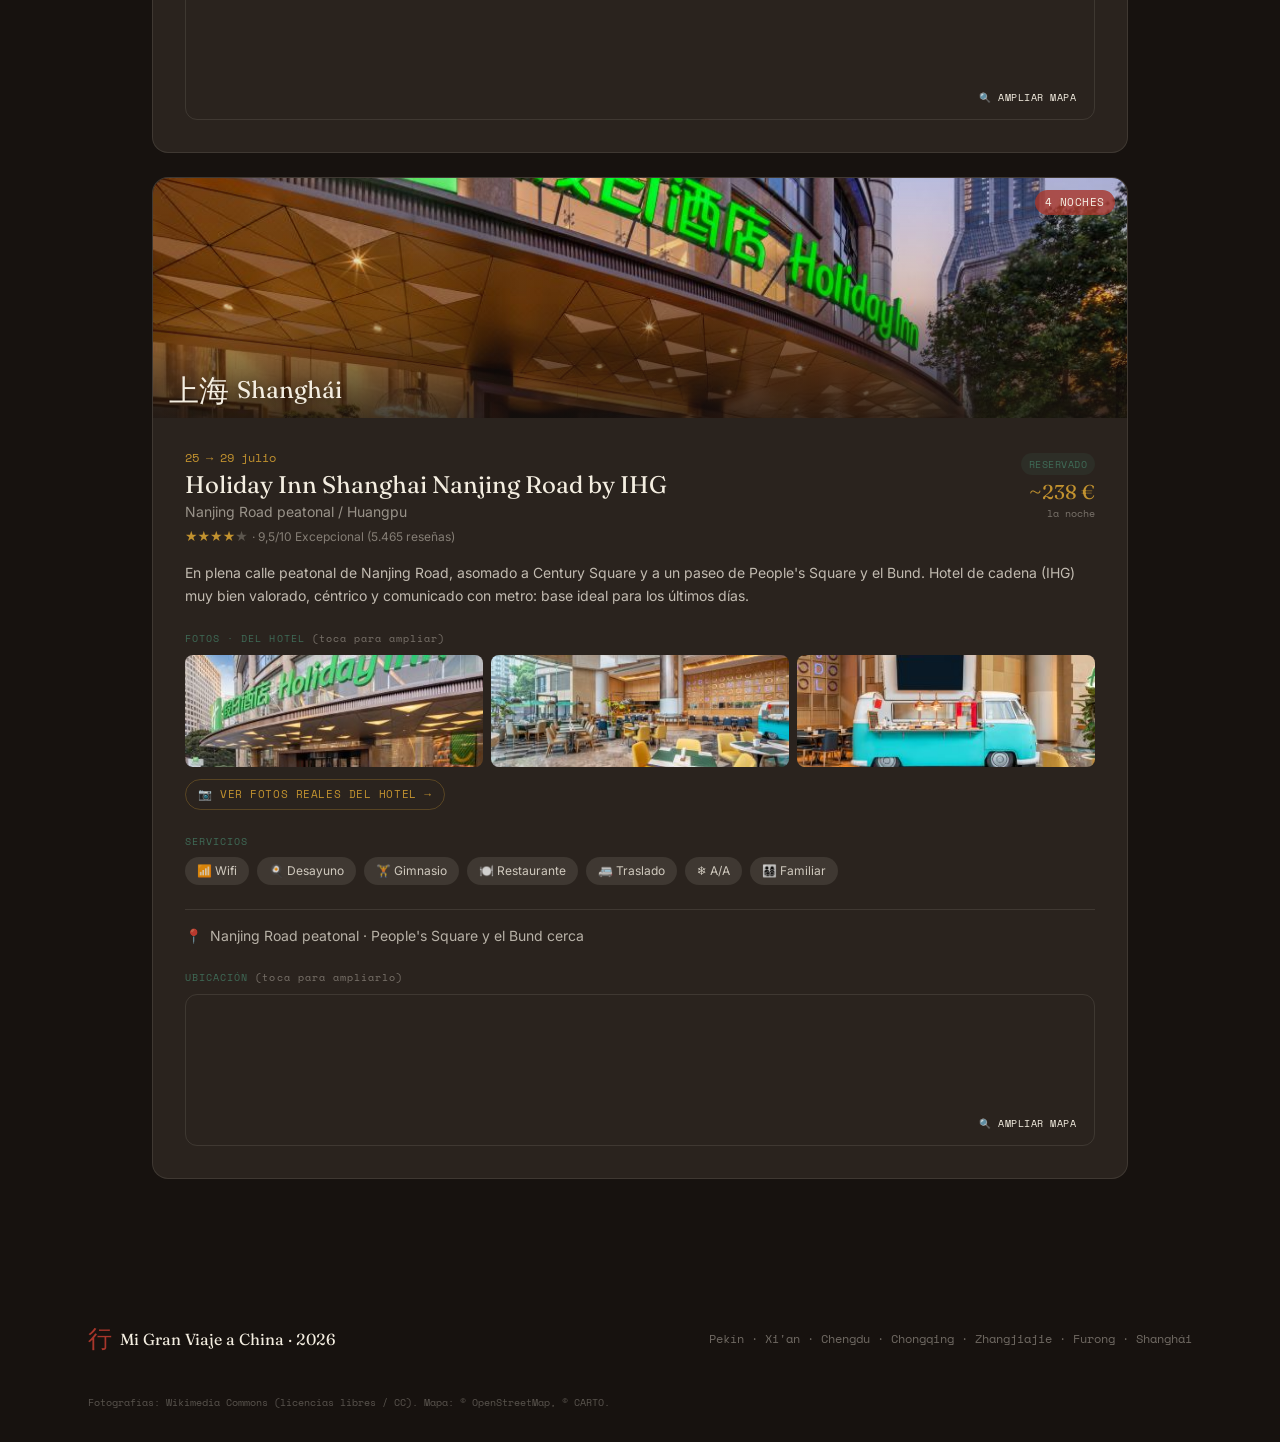
==== commit 77f18839: "Renombrar Logistica -> Transportes y anadir popup de detalle a todos los transportes - logistica.htm" ====
--- a/hoteles.html
+++ b/hoteles.html
@@ -4,7 +4,7 @@
   <meta charset="UTF-8" />
   <meta name="viewport" content="width=device-width, initial-scale=1.0" />
   <title>Hoteles · China 2026</title>
-  <meta name="description" content="Itinerario y logística de nuestro viaje familiar por China en 2026: Pekín, Xi'an, Chengdu, Chongqing, Zhangjiajie, Furong y Shanghái." />
+  <meta name="description" content="Itinerario y transportes de nuestro viaje familiar por China en 2026: Pekín, Xi'an, Chengdu, Chongqing, Zhangjiajie, Furong y Shanghái." />
 
   <!-- Tipografías auto-alojadas (sin Google Fonts; funciona en China/offline) -->
   <link rel="stylesheet" href="assets/fonts.css" />
@@ -118,7 +118,7 @@
           <li><a href="index.html" class="text-inksoft/80 hover:text-cinnabar transition-colors">Inicio</a></li>
           <li><a href="itinerario.html" class="text-inksoft/80 hover:text-cinnabar transition-colors">Itinerario</a></li>
           <li><a href="hoteles.html" aria-current="page" class="text-cinnabar transition-colors">Hoteles</a></li>
-          <li><a href="logistica.html" class="text-inksoft/80 hover:text-cinnabar transition-colors">Logística</a></li>
+          <li><a href="transportes.html" class="text-inksoft/80 hover:text-cinnabar transition-colors">Transportes</a></li>
           <li><a href="preparativos.html" class="text-inksoft/80 hover:text-cinnabar transition-colors">Preparativos</a></li>
         </ul>
         <a href="index.html#ruta" class="hidden sm:inline-flex text-xs font-mono uppercase tracking-widest text-paper bg-cinnabar hover:bg-cinnabarDark transition-colors px-4 py-2 rounded-full">Ver ruta</a>
@@ -133,7 +133,7 @@
         <li><a href="index.html" class="js-navlink block py-2.5 text-inksoft/80 hover:text-cinnabar transition-colors">Inicio</a></li>
         <li><a href="itinerario.html" class="js-navlink block py-2.5 text-inksoft/80 hover:text-cinnabar transition-colors">Itinerario</a></li>
         <li><a href="hoteles.html" aria-current="page" class="js-navlink block py-2.5 text-cinnabar transition-colors">Hoteles</a></li>
-        <li><a href="logistica.html" class="js-navlink block py-2.5 text-inksoft/80 hover:text-cinnabar transition-colors">Logística</a></li>
+        <li><a href="transportes.html" class="js-navlink block py-2.5 text-inksoft/80 hover:text-cinnabar transition-colors">Transportes</a></li>
         <li><a href="preparativos.html" class="js-navlink block py-2.5 text-inksoft/80 hover:text-cinnabar transition-colors">Preparativos</a></li>
         <li class="pt-2 pb-1"><a href="index.html#ruta" class="js-navlink block text-center text-xs font-mono uppercase tracking-widest text-paper bg-cinnabar hover:bg-cinnabarDark transition-colors px-4 py-3 rounded-full">Ver ruta</a></li>
       </ul>
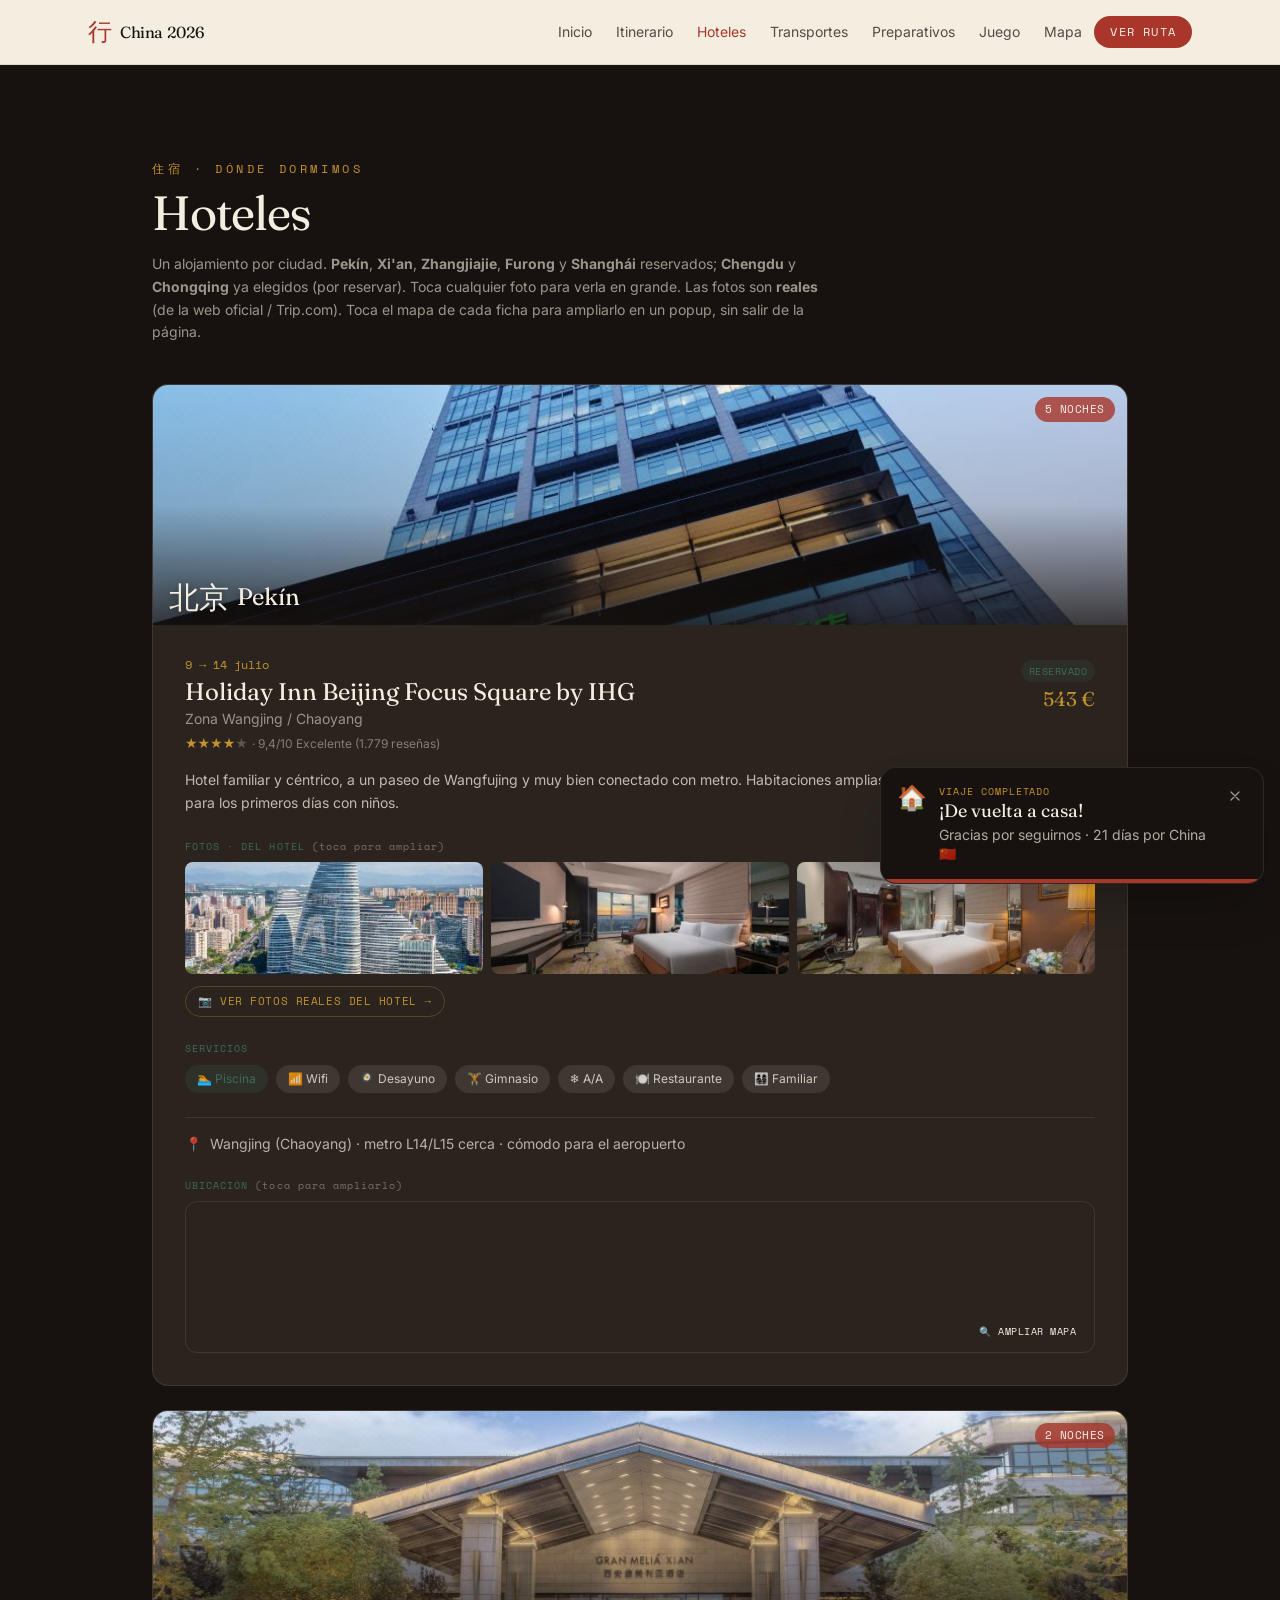
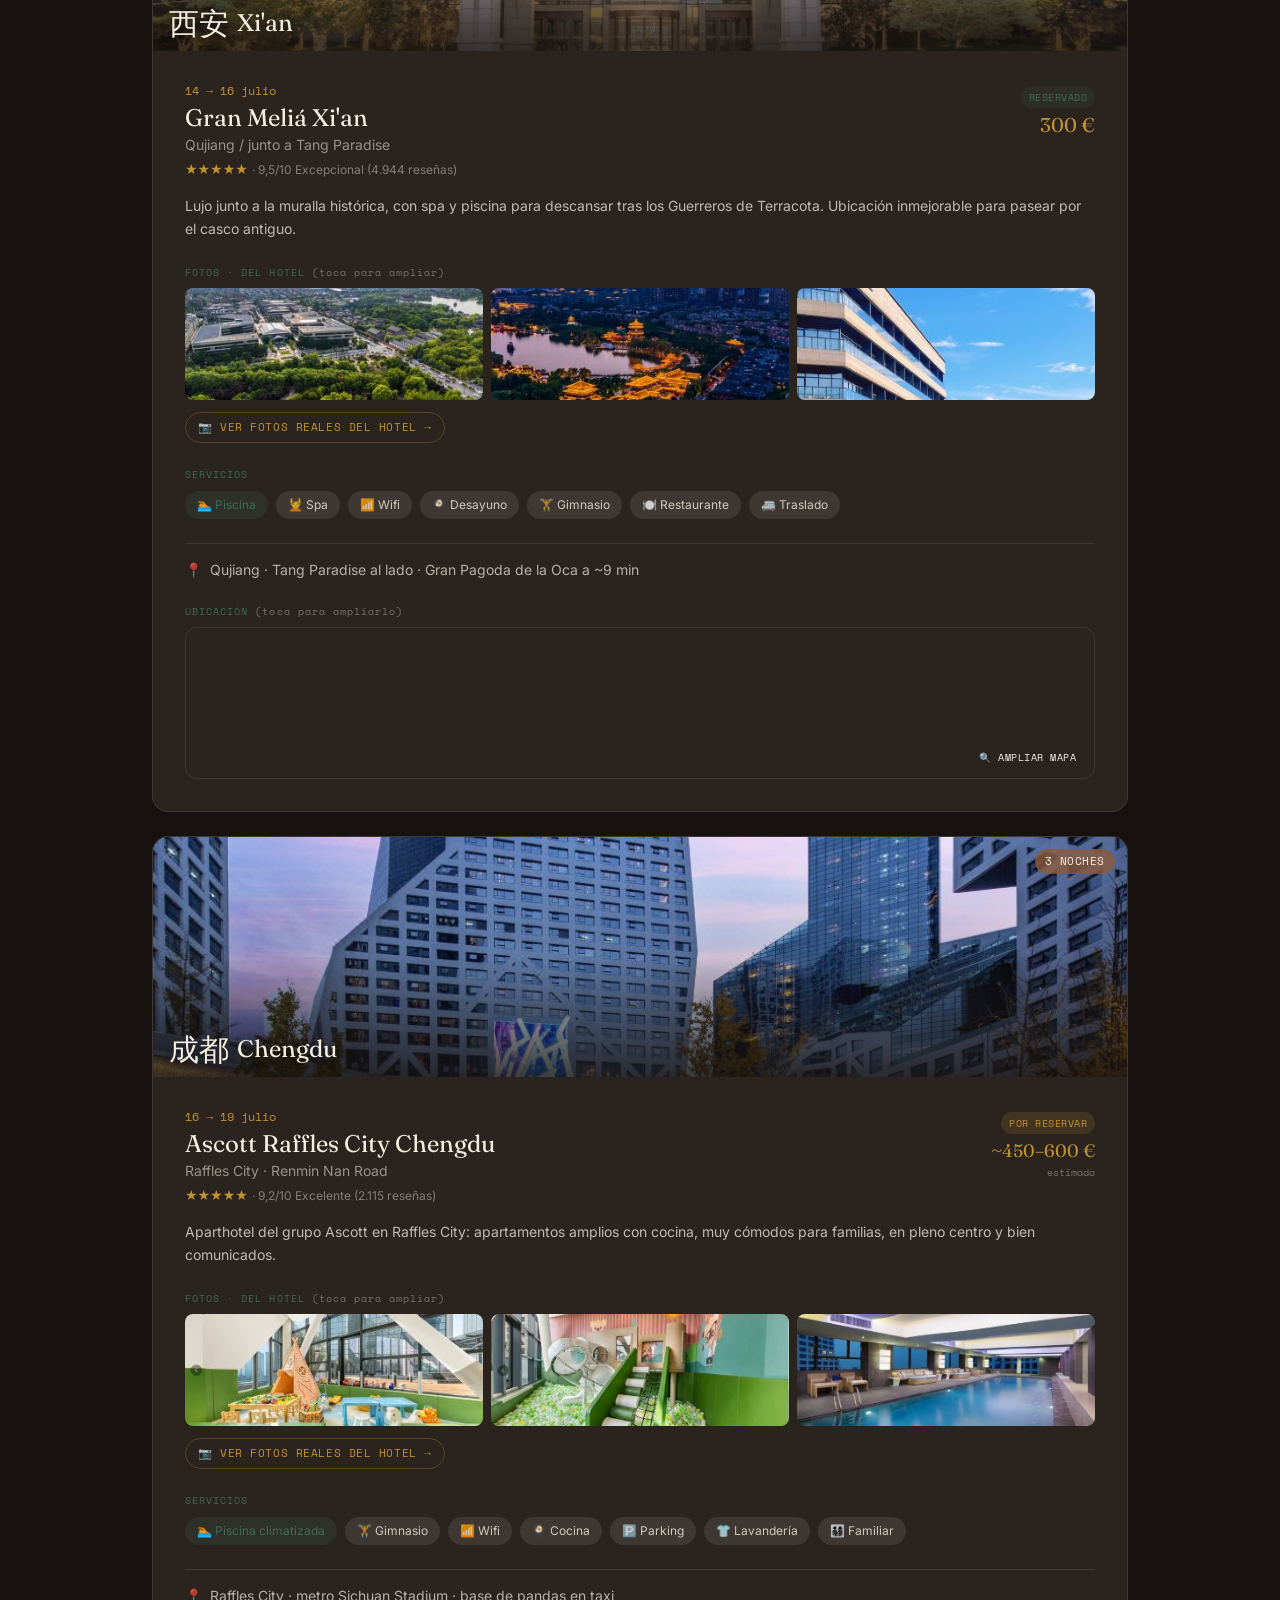
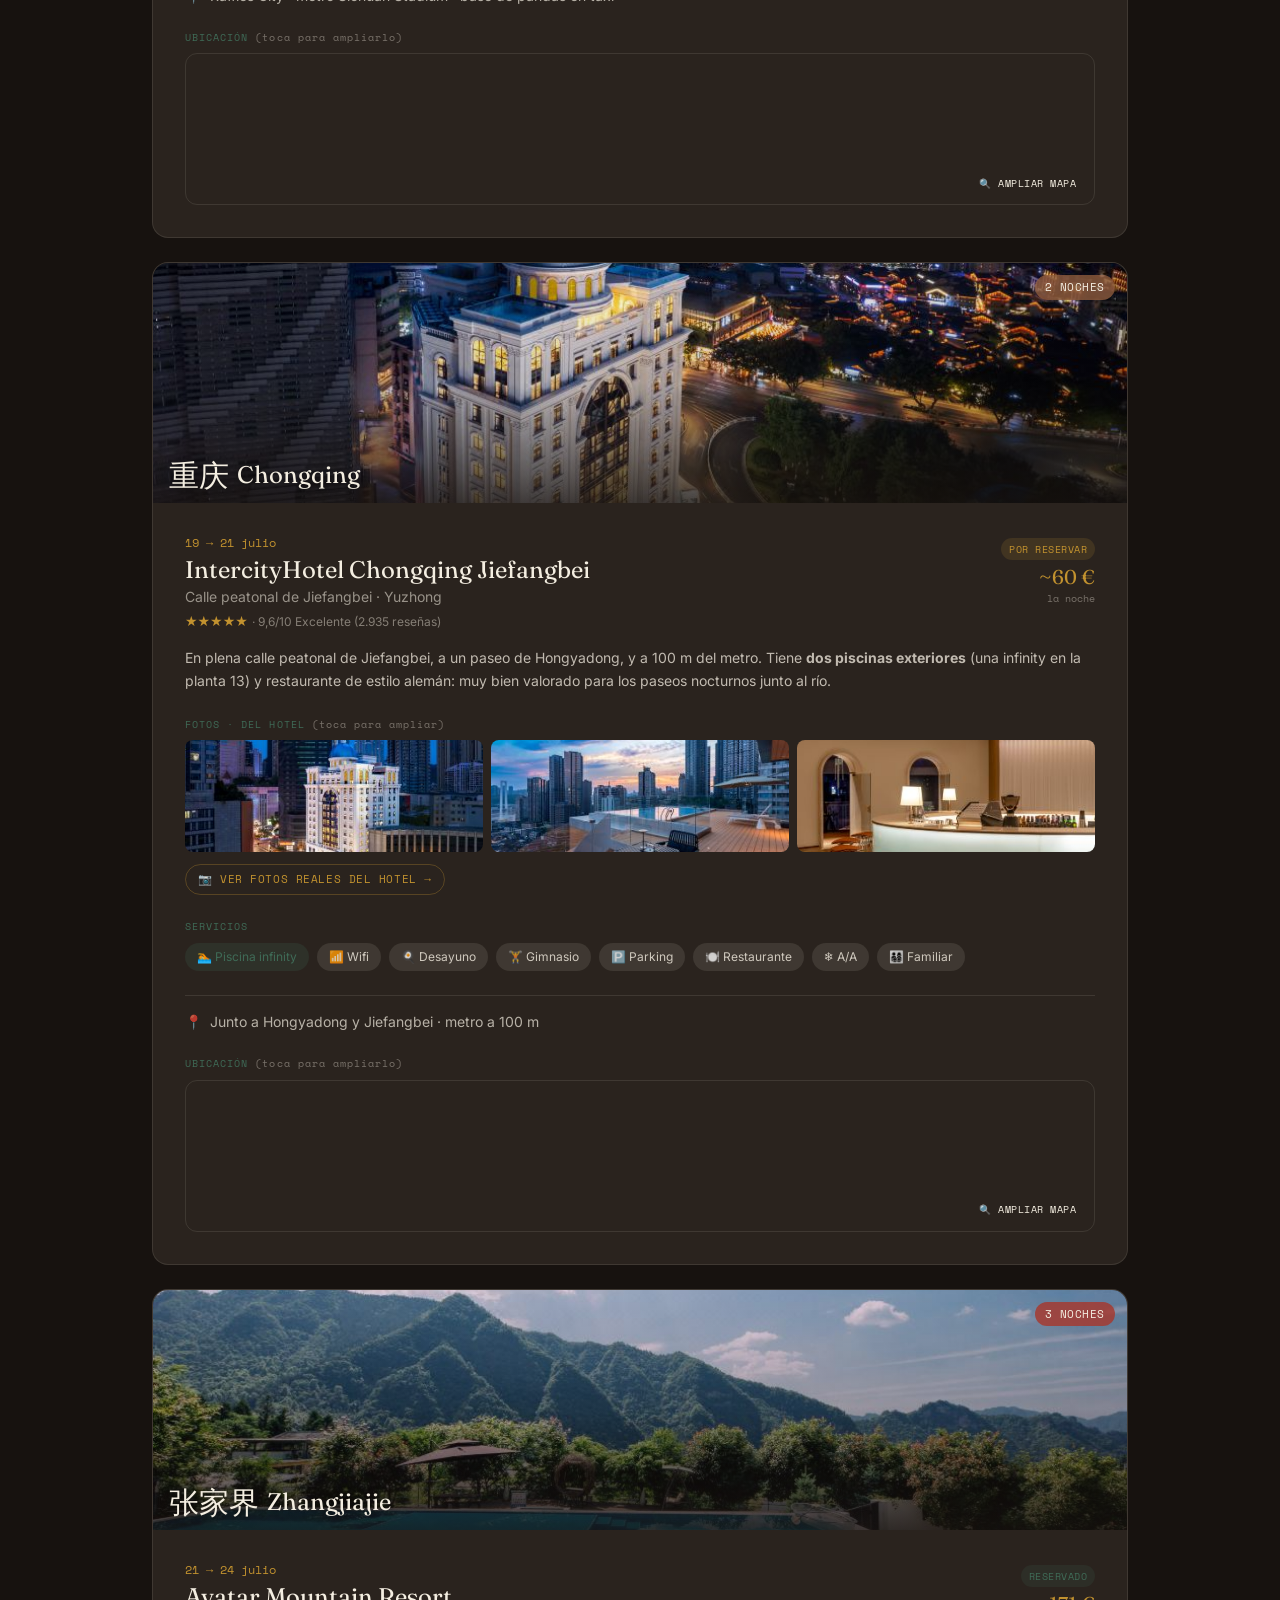
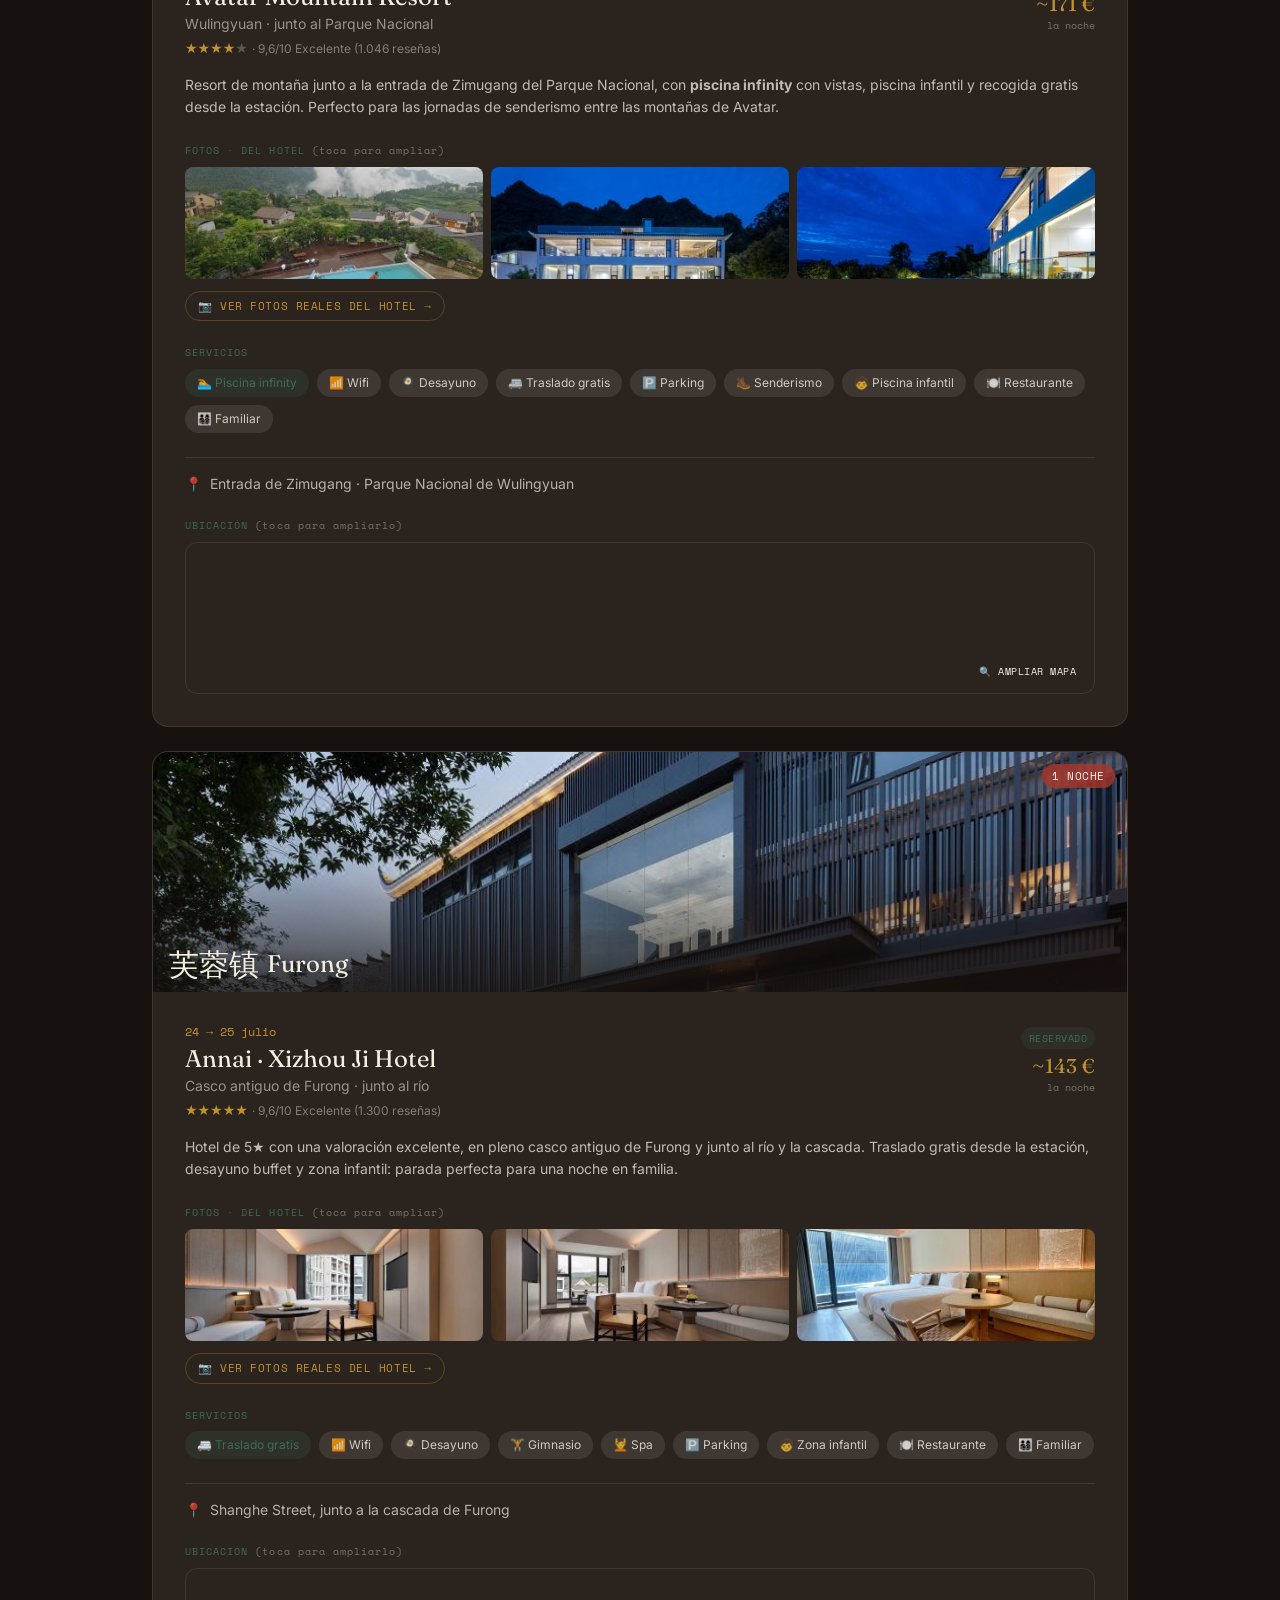
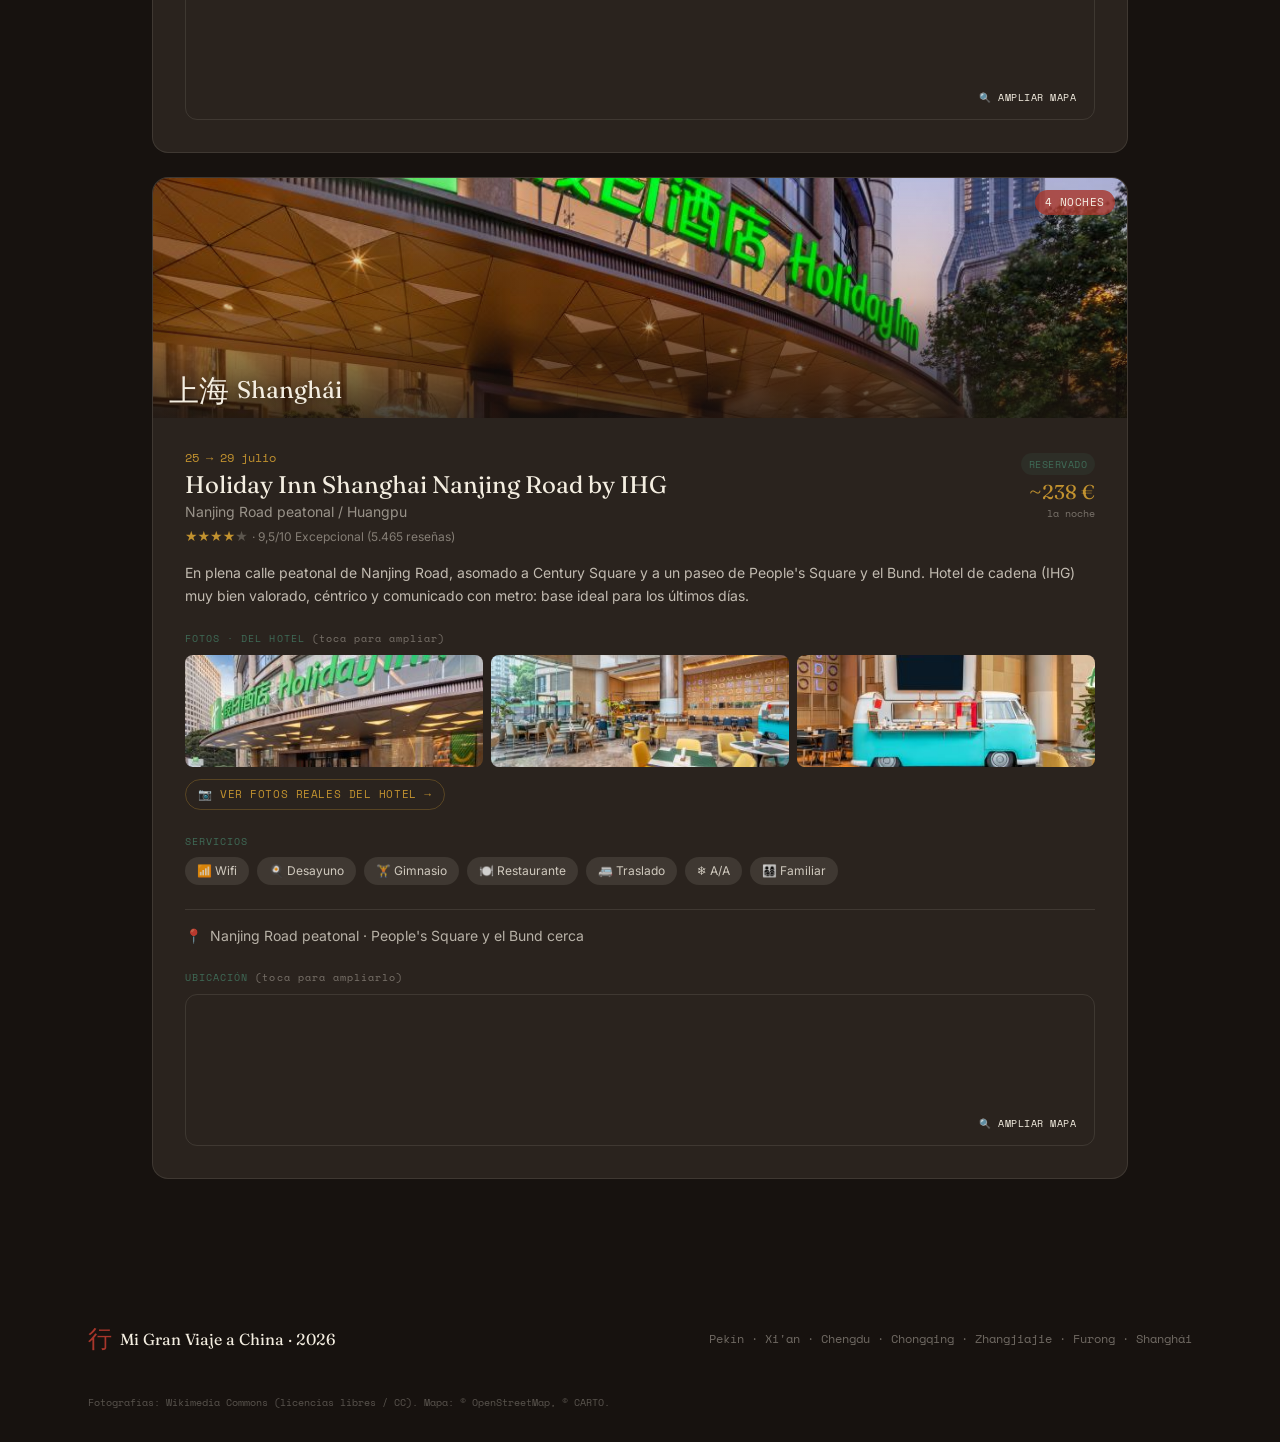
==== commit 685078b8: "Nueva pestana Juego: La Busqueda del Dragon de Jade (hilo conductor para ninos) Aventura magica que " ====
--- a/hoteles.html
+++ b/hoteles.html
@@ -120,6 +120,7 @@
           <li><a href="hoteles.html" aria-current="page" class="text-cinnabar transition-colors">Hoteles</a></li>
           <li><a href="transportes.html" class="text-inksoft/80 hover:text-cinnabar transition-colors">Transportes</a></li>
           <li><a href="preparativos.html" class="text-inksoft/80 hover:text-cinnabar transition-colors">Preparativos</a></li>
+          <li><a href="juego.html" class="text-inksoft/80 hover:text-cinnabar transition-colors">Juego</a></li>
         </ul>
         <a href="index.html#ruta" class="hidden sm:inline-flex text-xs font-mono uppercase tracking-widest text-paper bg-cinnabar hover:bg-cinnabarDark transition-colors px-4 py-2 rounded-full">Ver ruta</a>
         <button id="navToggle" type="button" aria-label="Abrir menú" aria-expanded="false" aria-controls="mobileMenu" class="sm:hidden inline-flex items-center justify-center w-10 h-10 -mr-2 rounded-lg text-ink hover:bg-clay/10 transition-colors">
@@ -135,6 +136,7 @@
         <li><a href="hoteles.html" aria-current="page" class="js-navlink block py-2.5 text-cinnabar transition-colors">Hoteles</a></li>
         <li><a href="transportes.html" class="js-navlink block py-2.5 text-inksoft/80 hover:text-cinnabar transition-colors">Transportes</a></li>
         <li><a href="preparativos.html" class="js-navlink block py-2.5 text-inksoft/80 hover:text-cinnabar transition-colors">Preparativos</a></li>
+        <li><a href="juego.html" class="js-navlink block py-2.5 text-inksoft/80 hover:text-cinnabar transition-colors">Juego</a></li>
         <li class="pt-2 pb-1"><a href="index.html#ruta" class="js-navlink block text-center text-xs font-mono uppercase tracking-widest text-paper bg-cinnabar hover:bg-cinnabarDark transition-colors px-4 py-3 rounded-full">Ver ruta</a></li>
       </ul>
     </div>
